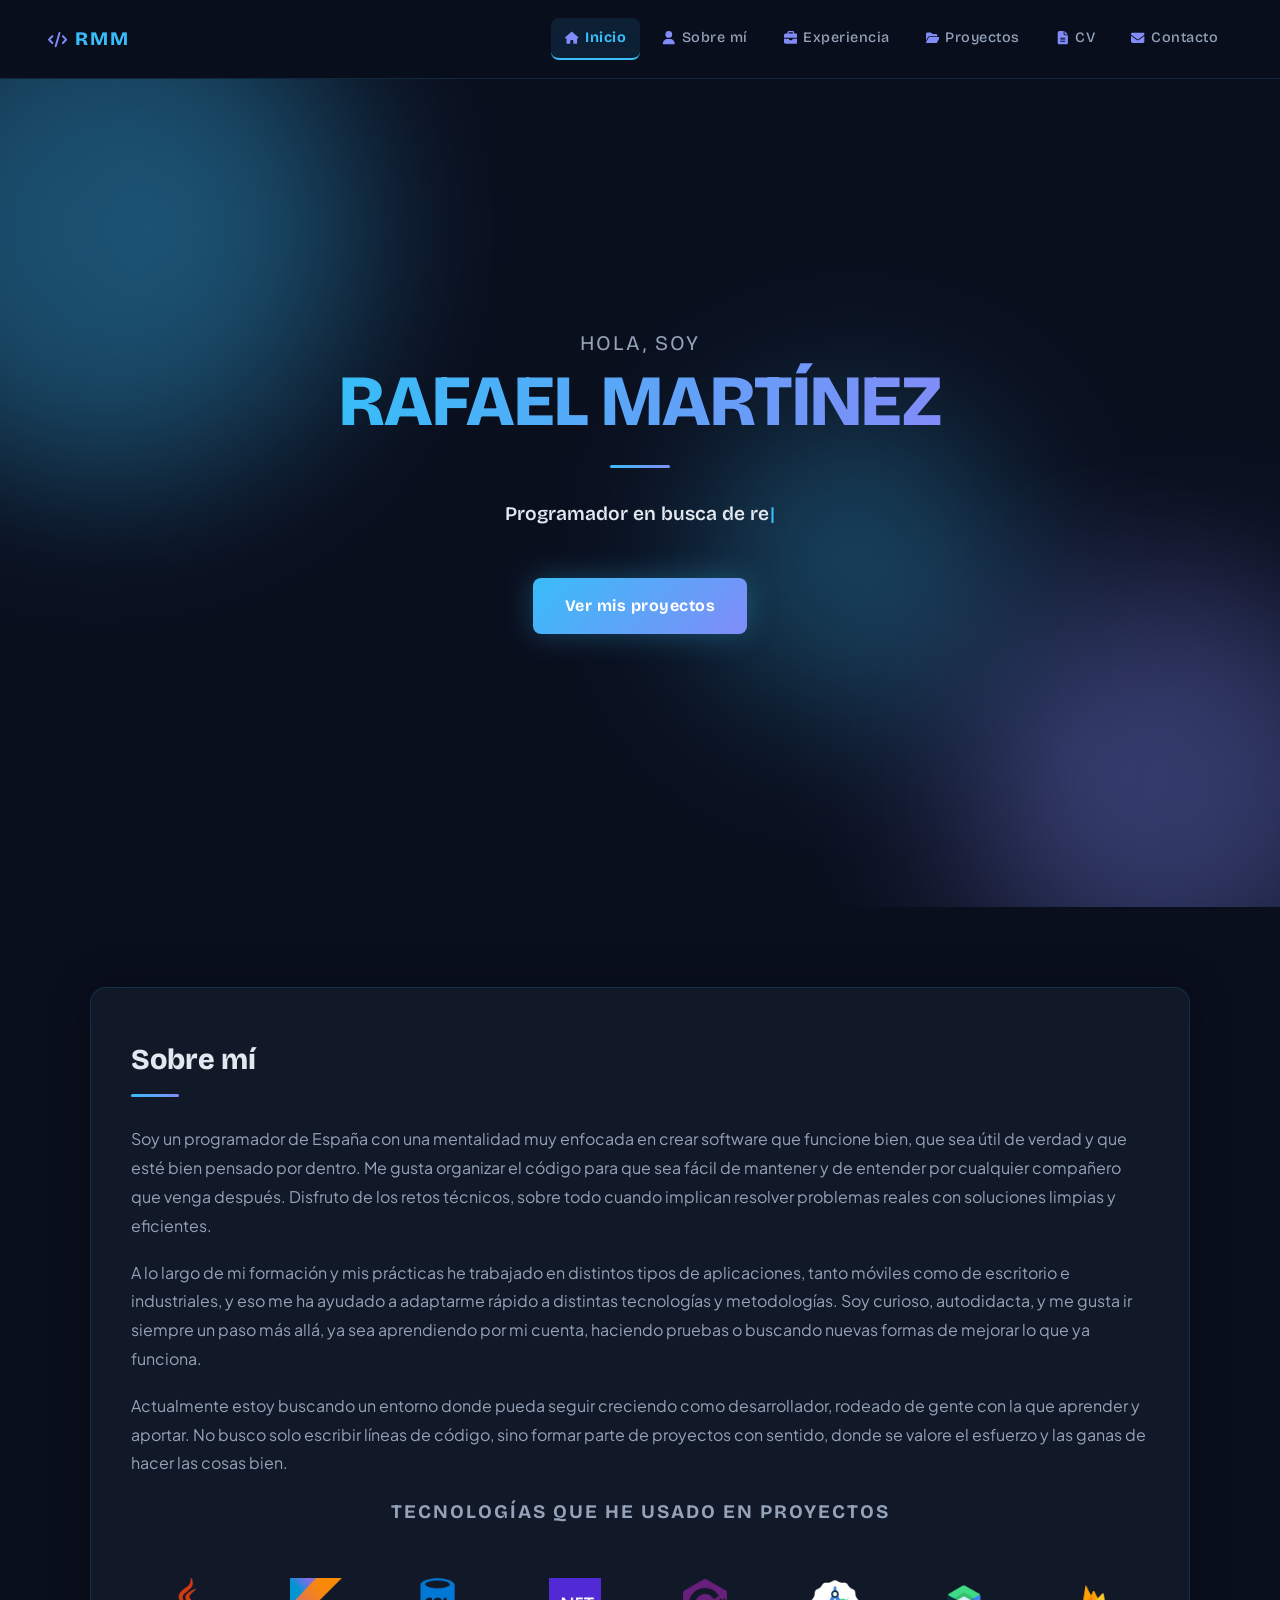
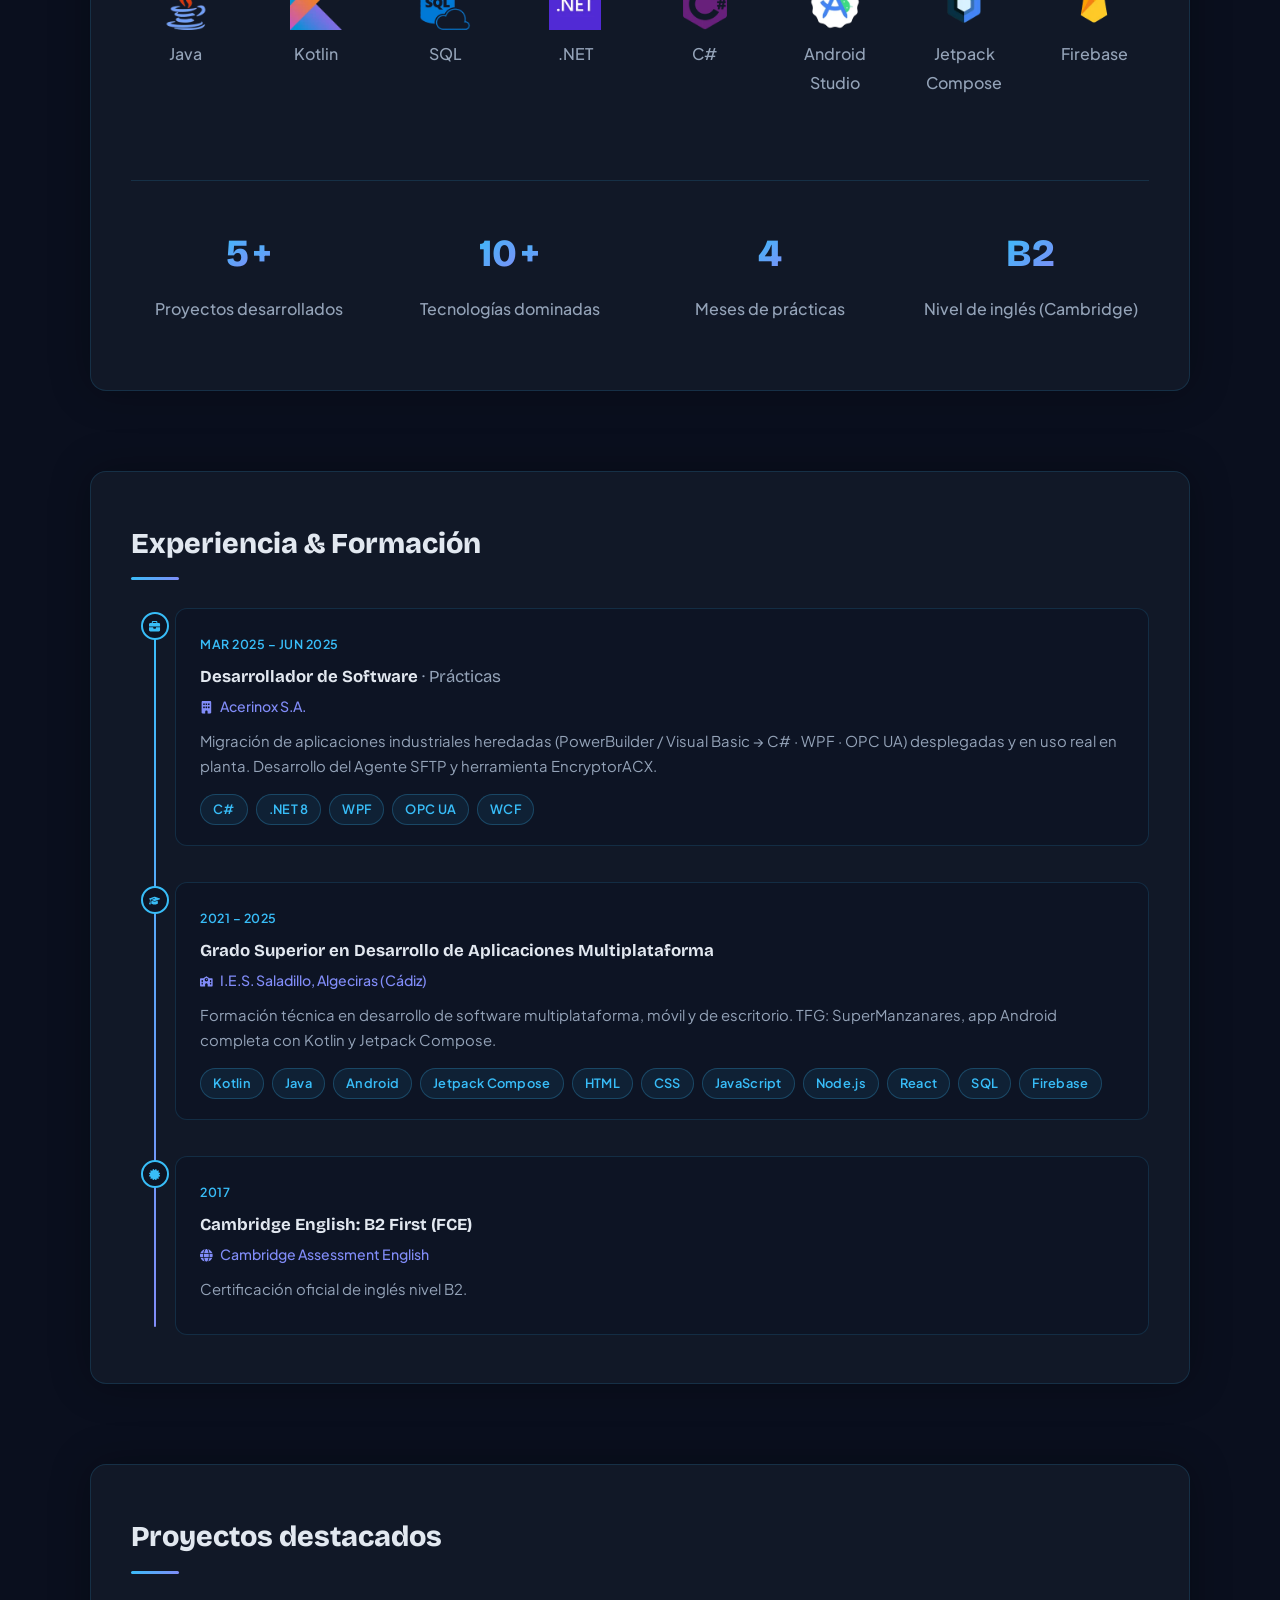
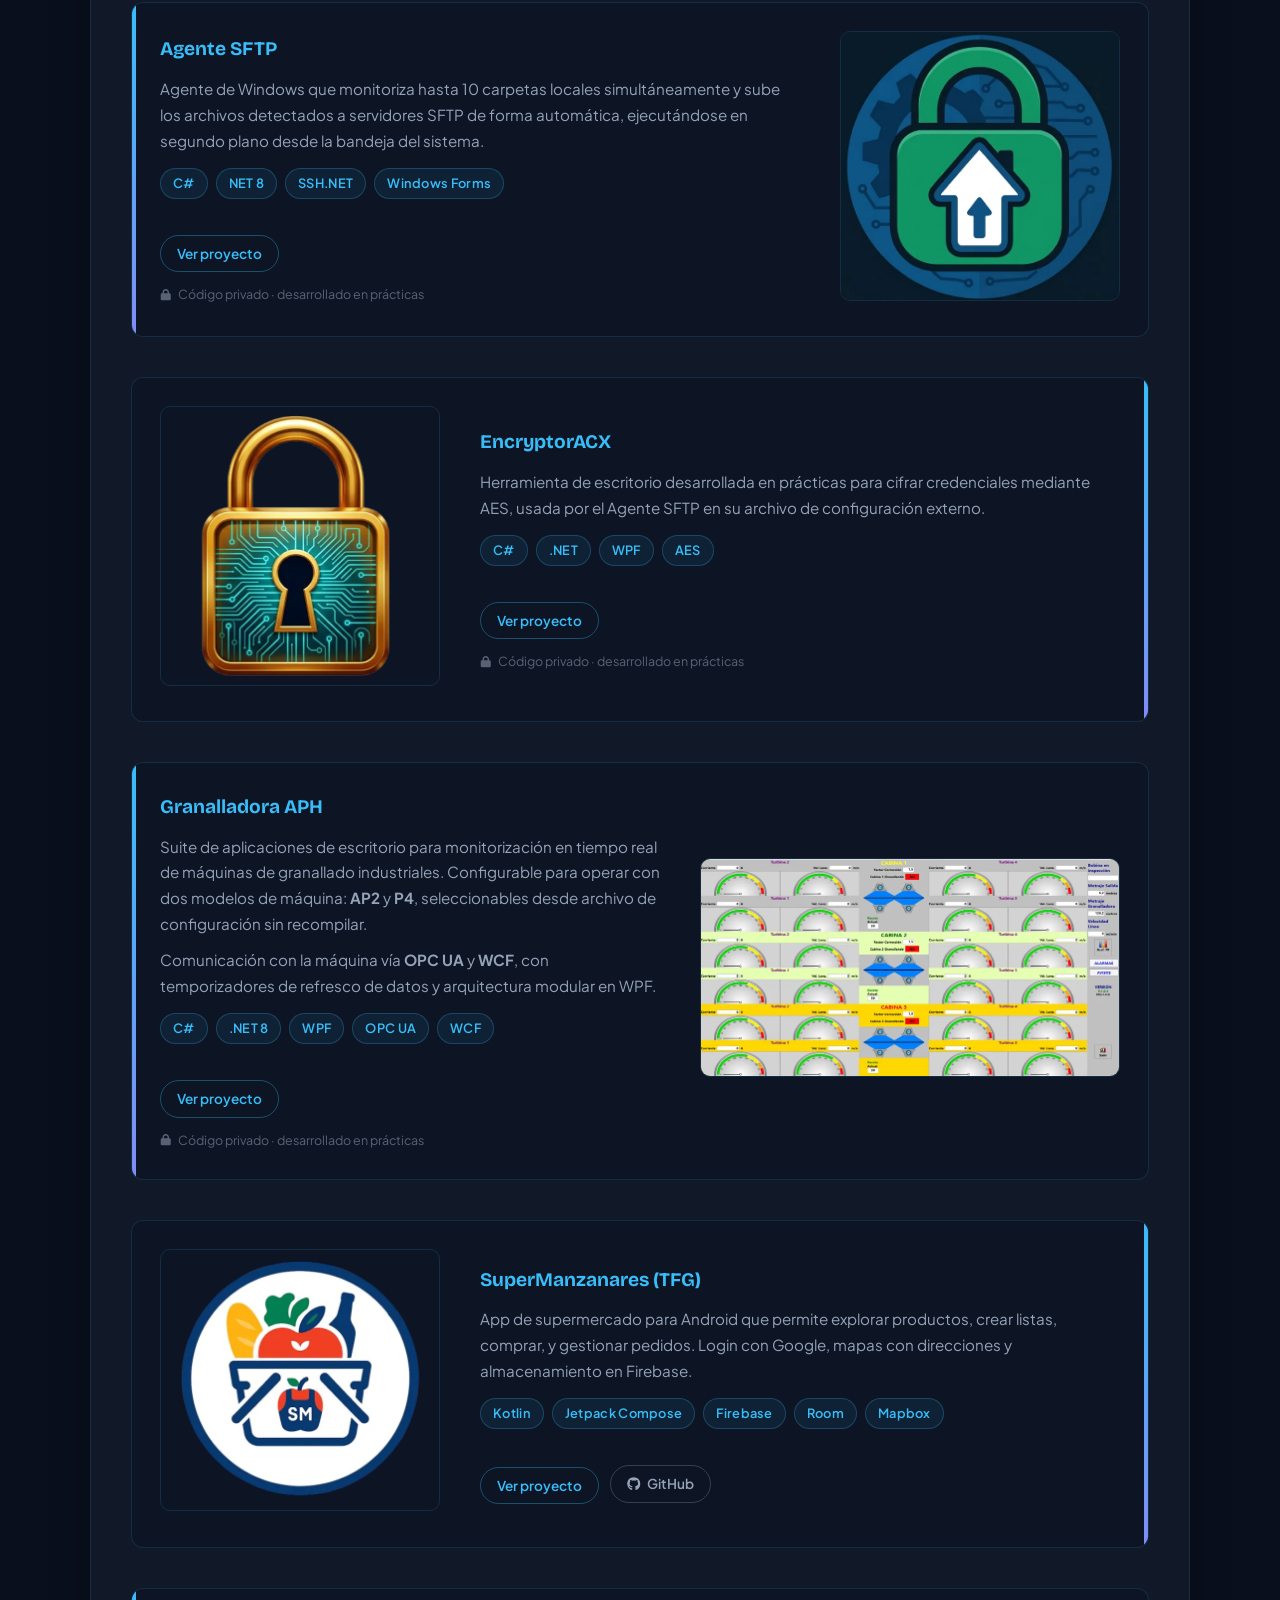
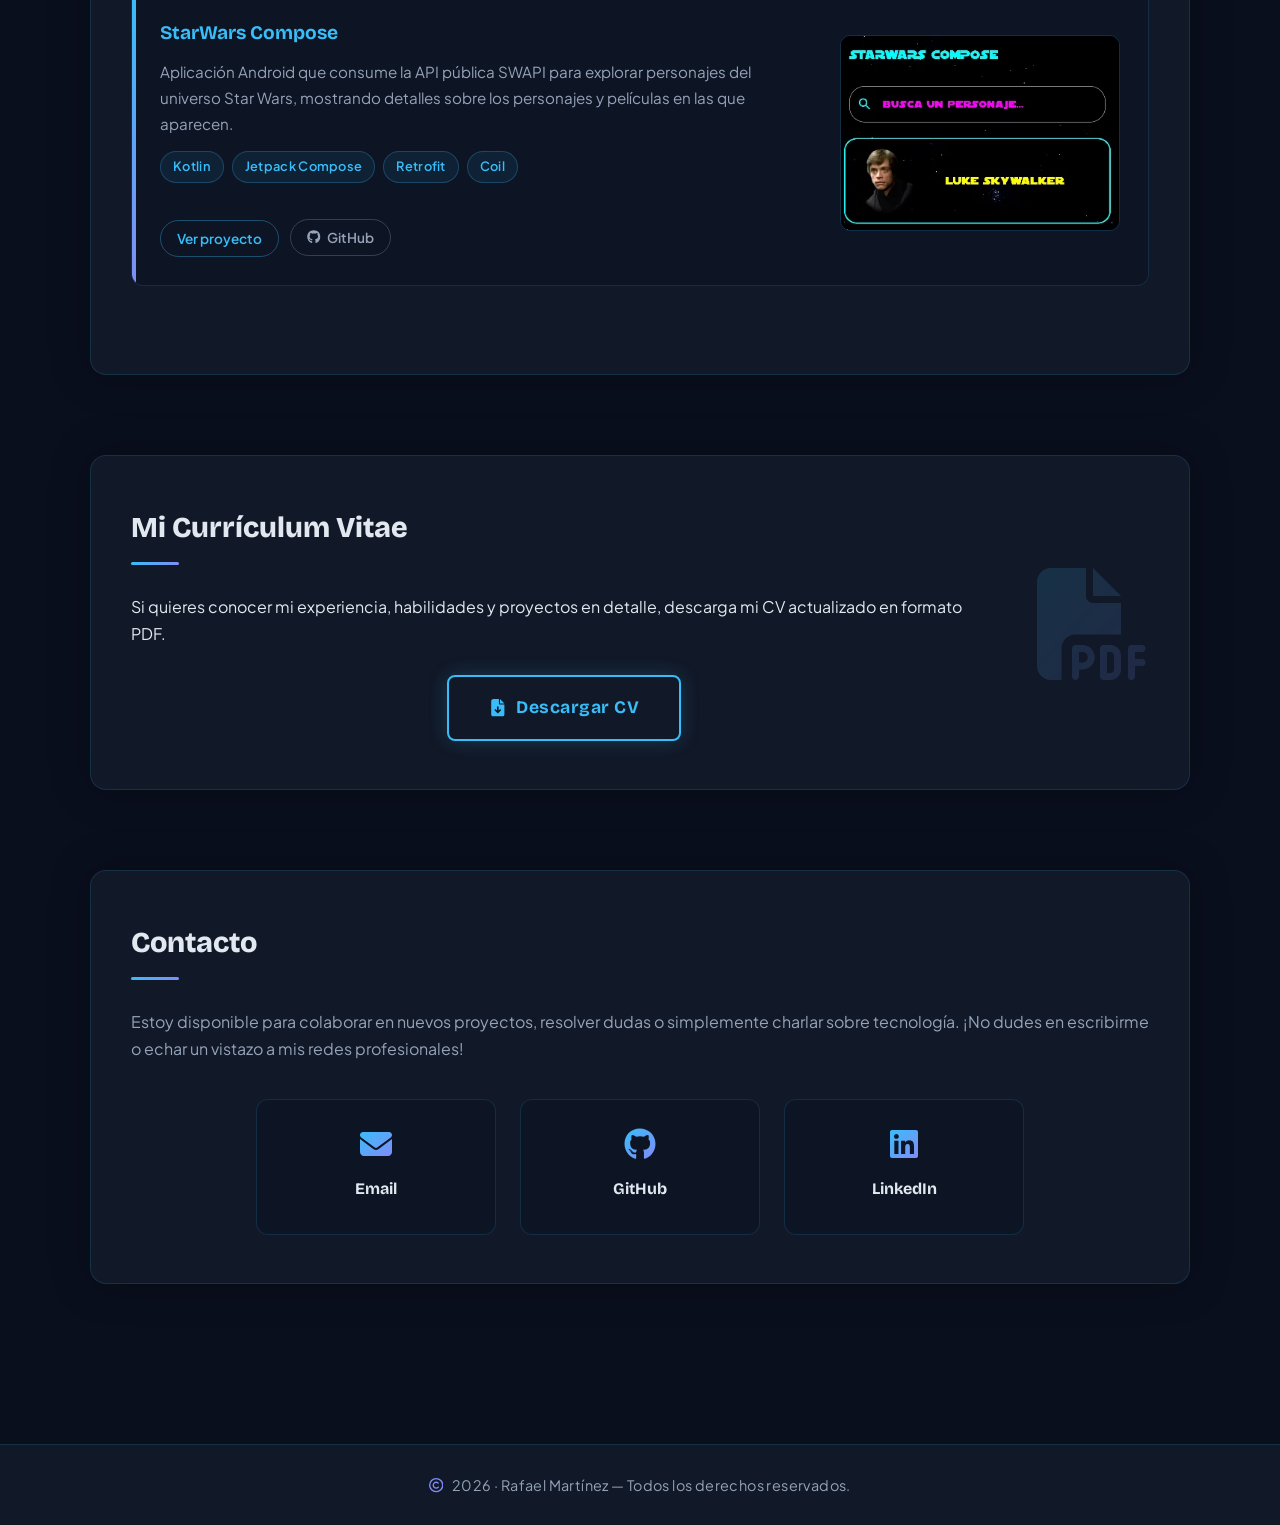
==== index.html @ 40f73b8c "replace font awesome with inline svg icons" ====
<!DOCTYPE html>
<html lang="es">

<head>
    <meta charset="UTF-8" />
    <meta name="viewport" content="width=device-width, initial-scale=1.0" />
    <title>Rafael Martínez - Portfolio</title>
    <link rel="icon" type="image/svg+xml" href="favicon.svg" />
    <meta name="description" content="Portfolio de Rafael Martínez, desarrollador de aplicaciones móviles Android y de escritorio .NET. Proyectos con Kotlin, Jetpack Compose, C# y más." />
    <meta name="google-site-verification" content="R7zAUaOOQL2H3ebt_TSbWzWntfblS6m3mhisSuSGFtg" />

    <!-- Open Graph -->
    <meta property="og:title" content="Rafael Martínez Manzanares | Desarrollador Android y .NET" />
    <meta property="og:description" content="Portfolio de Rafael Martínez, desarrollador de aplicaciones móviles Android y de escritorio .NET. Proyectos con Kotlin, Jetpack Compose, C# y más." />
    <meta property="og:url" content="https://rafamartinez99.github.io/portfolio" />
    <meta property="og:type" content="website" />
    <meta property="og:image" content="https://rafamartinez99.github.io/portfolio/img/og-image.png" />
    <meta property="og:image:width" content="1200" />
    <meta property="og:image:height" content="630" />

    <!-- Twitter Card -->
    <meta name="twitter:card" content="summary_large_image" />
    <meta property="twitter:domain" content="rafamartinez99.github.io" />
    <meta property="twitter:url" content="https://rafamartinez99.github.io/portfolio" />
    <meta name="twitter:title" content="Rafael Martínez Manzanares | Desarrollador Android y .NET" />
    <meta name="twitter:description" content="Portfolio de Rafael Martínez, desarrollador de aplicaciones móviles Android y de escritorio .NET." />
    <meta name="twitter:image" content="https://rafamartinez99.github.io/portfolio/img/og-image.png" />
    <link rel="preconnect" href="https://fonts.googleapis.com">
    <link rel="preconnect" href="https://fonts.gstatic.com" crossorigin>
    <link rel="stylesheet"
        href="https://fonts.googleapis.com/css2?family=Bricolage+Grotesque:opsz,wght@12..96,400;12..96,600;12..96,700;12..96,800&family=Plus+Jakarta+Sans:ital,wght@0,300;0,400;0,500;1,300&display=swap">
    <link rel="stylesheet" href="css/style.css" />

    <!-- Datos estructurados (SEO) -->
    <script type="application/ld+json">
    {
      "@context": "https://schema.org",
      "@type": "Person",
      "name": "Rafael Martínez Manzanares",
      "alternateName": "rafamartinez99",
      "url": "https://rafamartinez99.github.io/portfolio",
      "image": "https://rafamartinez99.github.io/portfolio/img/og-image.png",
      "jobTitle": "Desarrollador de software",
      "description": "Desarrollador de aplicaciones móviles Android y de escritorio .NET. Experiencia con Kotlin, Jetpack Compose, C# y .NET.",
      "knowsAbout": ["Kotlin", "Jetpack Compose", "Android", "C#", ".NET", "WPF", "JavaScript", "HTML", "CSS"],
      "sameAs": [
        "https://github.com/rafamartinez99",
        "https://www.linkedin.com/in/rafamartinez99"
      ]
    }
    </script>
</head>

<body>
    <!-- Iconos SVG inline (Font Awesome Free 6.5.2 - CC BY 4.0 - https://fontawesome.com/license/free) -->
    <svg xmlns="http://www.w3.org/2000/svg" width="0" height="0" style="position:absolute" aria-hidden="true">
        <defs><linearGradient id="icon-gradient" x1="0" y1="0" x2="1" y2="1"><stop offset="0%" stop-color="#38bdf8"/><stop offset="100%" stop-color="#818cf8"/></linearGradient></defs>
        <symbol id="i-code" viewBox="0 0 640 512"><path d="M392.8 1.2c-17-4.9-34.7 5-39.6 22l-128 448c-4.9 17 5 34.7 22 39.6s34.7-5 39.6-22l128-448c4.9-17-5-34.7-22-39.6zm80.6 120.1c-12.5 12.5-12.5 32.8 0 45.3L562.7 256l-89.4 89.4c-12.5 12.5-12.5 32.8 0 45.3s32.8 12.5 45.3 0l112-112c12.5-12.5 12.5-32.8 0-45.3l-112-112c-12.5-12.5-32.8-12.5-45.3 0zm-306.7 0c-12.5-12.5-32.8-12.5-45.3 0l-112 112c-12.5 12.5-12.5 32.8 0 45.3l112 112c12.5 12.5 32.8 12.5 45.3 0s12.5-32.8 0-45.3L77.3 256l89.4-89.4c12.5-12.5 12.5-32.8 0-45.3z"/></symbol>
        <symbol id="i-bars" viewBox="0 0 448 512"><path d="M0 96C0 78.3 14.3 64 32 64H416c17.7 0 32 14.3 32 32s-14.3 32-32 32H32C14.3 128 0 113.7 0 96zM0 256c0-17.7 14.3-32 32-32H416c17.7 0 32 14.3 32 32s-14.3 32-32 32H32c-17.7 0-32-14.3-32-32zM448 416c0 17.7-14.3 32-32 32H32c-17.7 0-32-14.3-32-32s14.3-32 32-32H416c17.7 0 32 14.3 32 32z"/></symbol>
        <symbol id="i-xmark" viewBox="0 0 384 512"><path d="M342.6 150.6c12.5-12.5 12.5-32.8 0-45.3s-32.8-12.5-45.3 0L192 210.7 86.6 105.4c-12.5-12.5-32.8-12.5-45.3 0s-12.5 32.8 0 45.3L146.7 256 41.4 361.4c-12.5 12.5-12.5 32.8 0 45.3s32.8 12.5 45.3 0L192 301.3 297.4 406.6c12.5 12.5 32.8 12.5 45.3 0s12.5-32.8 0-45.3L237.3 256 342.6 150.6z"/></symbol>
        <symbol id="i-house" viewBox="0 0 576 512"><path d="M575.8 255.5c0 18-15 32.1-32 32.1h-32l.7 160.2c0 2.7-.2 5.4-.5 8.1V472c0 22.1-17.9 40-40 40H456c-1.1 0-2.2 0-3.3-.1c-1.4 .1-2.8 .1-4.2 .1H416 392c-22.1 0-40-17.9-40-40V448 384c0-17.7-14.3-32-32-32H256c-17.7 0-32 14.3-32 32v64 24c0 22.1-17.9 40-40 40H160 128.1c-1.5 0-3-.1-4.5-.2c-1.2 .1-2.4 .2-3.6 .2H104c-22.1 0-40-17.9-40-40V360c0-.9 0-1.9 .1-2.8V287.6H32c-18 0-32-14-32-32.1c0-9 3-17 10-24L266.4 8c7-7 15-8 22-8s15 2 21 7L564.8 231.5c8 7 12 15 11 24z"/></symbol>
        <symbol id="i-user" viewBox="0 0 448 512"><path d="M224 256A128 128 0 1 0 224 0a128 128 0 1 0 0 256zm-45.7 48C79.8 304 0 383.8 0 482.3C0 498.7 13.3 512 29.7 512H418.3c16.4 0 29.7-13.3 29.7-29.7C448 383.8 368.2 304 269.7 304H178.3z"/></symbol>
        <symbol id="i-briefcase" viewBox="0 0 512 512"><path d="M184 48H328c4.4 0 8 3.6 8 8V96H176V56c0-4.4 3.6-8 8-8zm-56 8V96H64C28.7 96 0 124.7 0 160v96H192 320 512V160c0-35.3-28.7-64-64-64H384V56c0-30.9-25.1-56-56-56H184c-30.9 0-56 25.1-56 56zM512 288H320v32c0 17.7-14.3 32-32 32H224c-17.7 0-32-14.3-32-32V288H0V416c0 35.3 28.7 64 64 64H448c35.3 0 64-28.7 64-64V288z"/></symbol>
        <symbol id="i-folder-open" viewBox="0 0 576 512"><path d="M88.7 223.8L0 375.8V96C0 60.7 28.7 32 64 32H181.5c17 0 33.3 6.7 45.3 18.7l26.5 26.5c12 12 28.3 18.7 45.3 18.7H416c35.3 0 64 28.7 64 64v32H144c-22.8 0-43.8 12.1-55.3 31.8zm27.6 16.1C122.1 230 132.6 224 144 224H544c11.5 0 22 6.1 27.7 16.1s5.7 22.2-.1 32.1l-112 192C453.9 474 443.4 480 432 480H32c-11.5 0-22-6.1-27.7-16.1s-5.7-22.2 .1-32.1l112-192z"/></symbol>
        <symbol id="i-file-lines" viewBox="0 0 384 512"><path d="M64 0C28.7 0 0 28.7 0 64V448c0 35.3 28.7 64 64 64H320c35.3 0 64-28.7 64-64V160H256c-17.7 0-32-14.3-32-32V0H64zM256 0V128H384L256 0zM112 256H272c8.8 0 16 7.2 16 16s-7.2 16-16 16H112c-8.8 0-16-7.2-16-16s7.2-16 16-16zm0 64H272c8.8 0 16 7.2 16 16s-7.2 16-16 16H112c-8.8 0-16-7.2-16-16s7.2-16 16-16zm0 64H272c8.8 0 16 7.2 16 16s-7.2 16-16 16H112c-8.8 0-16-7.2-16-16s7.2-16 16-16z"/></symbol>
        <symbol id="i-envelope" viewBox="0 0 512 512"><path d="M48 64C21.5 64 0 85.5 0 112c0 15.1 7.1 29.3 19.2 38.4L236.8 313.6c11.4 8.5 27 8.5 38.4 0L492.8 150.4c12.1-9.1 19.2-23.3 19.2-38.4c0-26.5-21.5-48-48-48H48zM0 176V384c0 35.3 28.7 64 64 64H448c35.3 0 64-28.7 64-64V176L294.4 339.2c-22.8 17.1-54 17.1-76.8 0L0 176z"/></symbol>
        <symbol id="i-building" viewBox="0 0 384 512"><path d="M48 0C21.5 0 0 21.5 0 48V464c0 26.5 21.5 48 48 48h96V432c0-26.5 21.5-48 48-48s48 21.5 48 48v80h96c26.5 0 48-21.5 48-48V48c0-26.5-21.5-48-48-48H48zM64 240c0-8.8 7.2-16 16-16h32c8.8 0 16 7.2 16 16v32c0 8.8-7.2 16-16 16H80c-8.8 0-16-7.2-16-16V240zm112-16h32c8.8 0 16 7.2 16 16v32c0 8.8-7.2 16-16 16H176c-8.8 0-16-7.2-16-16V240c0-8.8 7.2-16 16-16zm80 16c0-8.8 7.2-16 16-16h32c8.8 0 16 7.2 16 16v32c0 8.8-7.2 16-16 16H272c-8.8 0-16-7.2-16-16V240zM80 96h32c8.8 0 16 7.2 16 16v32c0 8.8-7.2 16-16 16H80c-8.8 0-16-7.2-16-16V112c0-8.8 7.2-16 16-16zm80 16c0-8.8 7.2-16 16-16h32c8.8 0 16 7.2 16 16v32c0 8.8-7.2 16-16 16H176c-8.8 0-16-7.2-16-16V112zM272 96h32c8.8 0 16 7.2 16 16v32c0 8.8-7.2 16-16 16H272c-8.8 0-16-7.2-16-16V112c0-8.8 7.2-16 16-16z"/></symbol>
        <symbol id="i-graduation-cap" viewBox="0 0 640 512"><path d="M320 32c-8.1 0-16.1 1.4-23.7 4.1L15.8 137.4C6.3 140.9 0 149.9 0 160s6.3 19.1 15.8 22.6l57.9 20.9C57.3 229.3 48 259.8 48 291.9v28.1c0 28.4-10.8 57.7-22.3 80.8c-6.5 13-13.9 25.8-22.5 37.6C0 442.7-.9 448.3 .9 453.4s6 8.9 11.2 10.2l64 16c4.2 1.1 8.7 .3 12.4-2s6.3-6.1 7.1-10.4c8.6-42.8 4.3-81.2-2.1-108.7C90.3 344.3 86 329.8 80 316.5V291.9c0-30.2 10.2-58.7 27.9-81.5c12.9-15.5 29.6-28 49.2-35.7l157-61.7c8.2-3.2 17.5 .8 20.7 9s-.8 17.5-9 20.7l-157 61.7c-12.4 4.9-23.3 12.4-32.2 21.6l159.6 57.6c7.6 2.7 15.6 4.1 23.7 4.1s16.1-1.4 23.7-4.1L624.2 182.6c9.5-3.4 15.8-12.5 15.8-22.6s-6.3-19.1-15.8-22.6L343.7 36.1C336.1 33.4 328.1 32 320 32zM128 408c0 35.3 86 72 192 72s192-36.7 192-72L496.7 262.6 354.5 314c-11.1 4-22.8 6-34.5 6s-23.5-2-34.5-6L143.3 262.6 128 408z"/></symbol>
        <symbol id="i-school" viewBox="0 0 640 512"><path d="M337.8 5.4C327-1.8 313-1.8 302.2 5.4L166.3 96H48C21.5 96 0 117.5 0 144V464c0 26.5 21.5 48 48 48H256V416c0-35.3 28.7-64 64-64s64 28.7 64 64v96H592c26.5 0 48-21.5 48-48V144c0-26.5-21.5-48-48-48H473.7L337.8 5.4zM96 192h32c8.8 0 16 7.2 16 16v64c0 8.8-7.2 16-16 16H96c-8.8 0-16-7.2-16-16V208c0-8.8 7.2-16 16-16zm400 16c0-8.8 7.2-16 16-16h32c8.8 0 16 7.2 16 16v64c0 8.8-7.2 16-16 16H512c-8.8 0-16-7.2-16-16V208zM96 320h32c8.8 0 16 7.2 16 16v64c0 8.8-7.2 16-16 16H96c-8.8 0-16-7.2-16-16V336c0-8.8 7.2-16 16-16zm400 16c0-8.8 7.2-16 16-16h32c8.8 0 16 7.2 16 16v64c0 8.8-7.2 16-16 16H512c-8.8 0-16-7.2-16-16V336zM232 176a88 88 0 1 1 176 0 88 88 0 1 1 -176 0zm88-48c-8.8 0-16 7.2-16 16v32c0 8.8 7.2 16 16 16h32c8.8 0 16-7.2 16-16s-7.2-16-16-16H336V144c0-8.8-7.2-16-16-16z"/></symbol>
        <symbol id="i-certificate" viewBox="0 0 512 512"><path d="M211 7.3C205 1 196-1.4 187.6 .8s-14.9 8.9-17.1 17.3L154.7 80.6l-62-17.5c-8.4-2.4-17.4 0-23.5 6.1s-8.5 15.1-6.1 23.5l17.5 62L18.1 170.6c-8.4 2.1-15 8.7-17.3 17.1S1 205 7.3 211l46.2 45L7.3 301C1 307-1.4 316 .8 324.4s8.9 14.9 17.3 17.1l62.5 15.8-17.5 62c-2.4 8.4 0 17.4 6.1 23.5s15.1 8.5 23.5 6.1l62-17.5 15.8 62.5c2.1 8.4 8.7 15 17.1 17.3s17.3-.2 23.4-6.4l45-46.2 45 46.2c6.1 6.2 15 8.7 23.4 6.4s14.9-8.9 17.1-17.3l15.8-62.5 62 17.5c8.4 2.4 17.4 0 23.5-6.1s8.5-15.1 6.1-23.5l-17.5-62 62.5-15.8c8.4-2.1 15-8.7 17.3-17.1s-.2-17.4-6.4-23.4l-46.2-45 46.2-45c6.2-6.1 8.7-15 6.4-23.4s-8.9-14.9-17.3-17.1l-62.5-15.8 17.5-62c2.4-8.4 0-17.4-6.1-23.5s-15.1-8.5-23.5-6.1l-62 17.5L341.4 18.1c-2.1-8.4-8.7-15-17.1-17.3S307 1 301 7.3L256 53.5 211 7.3z"/></symbol>
        <symbol id="i-globe" viewBox="0 0 512 512"><path d="M352 256c0 22.2-1.2 43.6-3.3 64H163.3c-2.2-20.4-3.3-41.8-3.3-64s1.2-43.6 3.3-64H348.7c2.2 20.4 3.3 41.8 3.3 64zm28.8-64H503.9c5.3 20.5 8.1 41.9 8.1 64s-2.8 43.5-8.1 64H380.8c2.1-20.6 3.2-42 3.2-64s-1.1-43.4-3.2-64zm112.6-32H376.7c-10-63.9-29.8-117.4-55.3-151.6c78.3 20.7 142 77.5 171.9 151.6zm-149.1 0H167.7c6.1-36.4 15.5-68.6 27-94.7c10.5-23.6 22.2-40.7 33.5-51.5C239.4 3.2 248.7 0 256 0s16.6 3.2 27.8 13.8c11.3 10.8 23 27.9 33.5 51.5c11.6 26 20.9 58.2 27 94.7zm-209 0H18.6C48.6 85.9 112.2 29.1 190.6 8.4C165.1 42.6 145.3 96.1 135.3 160zM8.1 192H131.2c-2.1 20.6-3.2 42-3.2 64s1.1 43.4 3.2 64H8.1C2.8 299.5 0 278.1 0 256s2.8-43.5 8.1-64zM194.7 446.6c-11.6-26-20.9-58.2-27-94.6H344.3c-6.1 36.4-15.5 68.6-27 94.6c-10.5 23.6-22.2 40.7-33.5 51.5C272.6 508.8 263.3 512 256 512s-16.6-3.2-27.8-13.8c-11.3-10.8-23-27.9-33.5-51.5zM135.3 352c10 63.9 29.8 117.4 55.3 151.6C112.2 482.9 48.6 426.1 18.6 352H135.3zm358.1 0c-30 74.1-93.6 130.9-171.9 151.6c25.5-34.2 45.2-87.7 55.3-151.6H493.4z"/></symbol>
        <symbol id="i-lock" viewBox="0 0 448 512"><path d="M144 144v48H304V144c0-44.2-35.8-80-80-80s-80 35.8-80 80zM80 192V144C80 64.5 144.5 0 224 0s144 64.5 144 144v48h16c35.3 0 64 28.7 64 64V448c0 35.3-28.7 64-64 64H64c-35.3 0-64-28.7-64-64V256c0-35.3 28.7-64 64-64H80z"/></symbol>
        <symbol id="i-github" viewBox="0 0 496 512"><path d="M165.9 397.4c0 2-2.3 3.6-5.2 3.6-3.3.3-5.6-1.3-5.6-3.6 0-2 2.3-3.6 5.2-3.6 3-.3 5.6 1.3 5.6 3.6zm-31.1-4.5c-.7 2 1.3 4.3 4.3 4.9 2.6 1 5.6 0 6.2-2s-1.3-4.3-4.3-5.2c-2.6-.7-5.5.3-6.2 2.3zm44.2-1.7c-2.9.7-4.9 2.6-4.6 4.9.3 2 2.9 3.3 5.9 2.6 2.9-.7 4.9-2.6 4.6-4.6-.3-1.9-3-3.2-5.9-2.9zM244.8 8C106.1 8 0 113.3 0 252c0 110.9 69.8 205.8 169.5 239.2 12.8 2.3 17.3-5.6 17.3-12.1 0-6.2-.3-40.4-.3-61.4 0 0-70 15-84.7-29.8 0 0-11.4-29.1-27.8-36.6 0 0-22.9-15.7 1.6-15.4 0 0 24.9 2 38.6 25.8 21.9 38.6 58.6 27.5 72.9 20.9 2.3-16 8.8-27.1 16-33.7-55.9-6.2-112.3-14.3-112.3-110.5 0-27.5 7.6-41.3 23.6-58.9-2.6-6.5-11.1-33.3 2.6-67.9 20.9-6.5 69 27 69 27 20-5.6 41.5-8.5 62.8-8.5s42.8 2.9 62.8 8.5c0 0 48.1-33.6 69-27 13.7 34.7 5.2 61.4 2.6 67.9 16 17.7 25.8 31.5 25.8 58.9 0 96.5-58.9 104.2-114.8 110.5 9.2 7.9 17 22.9 17 46.4 0 33.7-.3 75.4-.3 83.6 0 6.5 4.6 14.4 17.3 12.1C428.2 457.8 496 362.9 496 252 496 113.3 383.5 8 244.8 8zM97.2 352.9c-1.3 1-1 3.3.7 5.2 1.6 1.6 3.9 2.3 5.2 1 1.3-1 1-3.3-.7-5.2-1.6-1.6-3.9-2.3-5.2-1zm-10.8-8.1c-.7 1.3.3 2.9 2.3 3.9 1.6 1 3.6.7 4.3-.7.7-1.3-.3-2.9-2.3-3.9-2-.6-3.6-.3-4.3.7zm32.4 35.6c-1.6 1.3-1 4.3 1.3 6.2 2.3 2.3 5.2 2.6 6.5 1 1.3-1.3.7-4.3-1.3-6.2-2.2-2.3-5.2-2.6-6.5-1zm-11.4-14.7c-1.6 1-1.6 3.6 0 5.9 1.6 2.3 4.3 3.3 5.6 2.3 1.6-1.3 1.6-3.9 0-6.2-1.4-2.3-4-3.3-5.6-2z"/></symbol>
        <symbol id="i-file-arrow-down" viewBox="0 0 384 512"><path d="M64 0C28.7 0 0 28.7 0 64V448c0 35.3 28.7 64 64 64H320c35.3 0 64-28.7 64-64V160H256c-17.7 0-32-14.3-32-32V0H64zM256 0V128H384L256 0zM216 232V334.1l31-31c9.4-9.4 24.6-9.4 33.9 0s9.4 24.6 0 33.9l-72 72c-9.4 9.4-24.6 9.4-33.9 0l-72-72c-9.4-9.4-9.4-24.6 0-33.9s24.6-9.4 33.9 0l31 31V232c0-13.3 10.7-24 24-24s24 10.7 24 24z"/></symbol>
        <symbol id="i-file-pdf" viewBox="0 0 512 512"><path d="M0 64C0 28.7 28.7 0 64 0L224 0l0 128c0 17.7 14.3 32 32 32l128 0 0 144-208 0c-35.3 0-64 28.7-64 64l0 144-48 0c-35.3 0-64-28.7-64-64L0 64zm384 64l-128 0L256 0 384 128zM176 352l32 0c30.9 0 56 25.1 56 56s-25.1 56-56 56l-16 0 0 32c0 8.8-7.2 16-16 16s-16-7.2-16-16l0-48 0-80c0-8.8 7.2-16 16-16zm32 80c13.3 0 24-10.7 24-24s-10.7-24-24-24l-16 0 0 48 16 0zm96-80l32 0c26.5 0 48 21.5 48 48l0 64c0 26.5-21.5 48-48 48l-32 0c-8.8 0-16-7.2-16-16l0-128c0-8.8 7.2-16 16-16zm32 128c8.8 0 16-7.2 16-16l0-64c0-8.8-7.2-16-16-16l-16 0 0 96 16 0zm80-112c0-8.8 7.2-16 16-16l48 0c8.8 0 16 7.2 16 16s-7.2 16-16 16l-32 0 0 32 32 0c8.8 0 16 7.2 16 16s-7.2 16-16 16l-32 0 0 48c0 8.8-7.2 16-16 16s-16-7.2-16-16l0-64 0-64z"/></symbol>
        <symbol id="i-linkedin" viewBox="0 0 448 512"><path d="M416 32H31.9C14.3 32 0 46.5 0 64.3v383.4C0 465.5 14.3 480 31.9 480H416c17.6 0 32-14.5 32-32.3V64.3c0-17.8-14.4-32.3-32-32.3zM135.4 416H69V202.2h66.5V416zm-33.2-243c-21.3 0-38.5-17.3-38.5-38.5S80.9 96 102.2 96c21.2 0 38.5 17.3 38.5 38.5 0 21.3-17.2 38.5-38.5 38.5zm282.1 243h-66.4V312c0-24.8-.5-56.7-34.5-56.7-34.6 0-39.9 27-39.9 54.9V416h-66.4V202.2h63.7v29.2h.9c8.9-16.8 30.6-34.5 62.9-34.5 67.2 0 79.7 44.3 79.7 101.9V416z"/></symbol>
        <symbol id="i-copyright" viewBox="0 0 512 512"><path d="M256 48a208 208 0 1 1 0 416 208 208 0 1 1 0-416zm0 464A256 256 0 1 0 256 0a256 256 0 1 0 0 512zM199.4 312.6c-31.2-31.2-31.2-81.9 0-113.1s81.9-31.2 113.1 0c9.4 9.4 24.6 9.4 33.9 0s9.4-24.6 0-33.9c-50-50-131-50-181 0s-50 131 0 181s131 50 181 0c9.4-9.4 9.4-24.6 0-33.9s-24.6-9.4-33.9 0c-31.2 31.2-81.9 31.2-113.1 0z"/></symbol>
        <symbol id="i-arrow-up" viewBox="0 0 384 512"><path d="M214.6 41.4c-12.5-12.5-32.8-12.5-45.3 0l-160 160c-12.5 12.5-12.5 32.8 0 45.3s32.8 12.5 45.3 0L160 141.2V448c0 17.7 14.3 32 32 32s32-14.3 32-32V141.2L329.4 246.6c12.5 12.5 32.8 12.5 45.3 0s12.5-32.8 0-45.3l-160-160z"/></symbol>
    </svg>
    <div id="cursor-spotlight"></div>
    <!-- HEADER -->
    <nav class="navbar">
        <div class="logo"><svg class="icon" aria-hidden="true"><use href="#i-code"/></svg>RMM</div>
        <button class="hamburger" aria-label="Abrir menú">
            <svg class="icon icon-bars" aria-hidden="true"><use href="#i-bars"/></svg>
            <svg class="icon icon-xmark" aria-hidden="true"><use href="#i-xmark"/></svg>
        </button>
        <ul class="nav-menu">
            <li><a href="#home"><svg class="icon" aria-hidden="true"><use href="#i-house"/></svg> Inicio</a></li>
            <li><a href="#about"><svg class="icon" aria-hidden="true"><use href="#i-user"/></svg> Sobre mí</a></li>
            <li><a href="#experience"><svg class="icon" aria-hidden="true"><use href="#i-briefcase"/></svg> Experiencia</a></li>
            <li><a href="#projects"><svg class="icon" aria-hidden="true"><use href="#i-folder-open"/></svg> Proyectos</a></li>
            <li><a href="#cv"><svg class="icon" aria-hidden="true"><use href="#i-file-lines"/></svg> CV</a></li>
            <li><a href="#contact"><svg class="icon" aria-hidden="true"><use href="#i-envelope"/></svg> Contacto</a></li>
        </ul>
    </nav>

    <div id="home"></div>
    <header>
        <div class="blob blob-1"></div>
        <div class="blob blob-2"></div>
        <div class="blob blob-3"></div>
        <div class="home-text">
            <h1>Hola, soy <span class="highlight">Rafael Martínez</span></h1>
            <div class="underline"></div>
            <p class="subtitle" data-text="Programador en busca de retos reales"></p>
            <p class="pitch" data-text="Desarrollo aplicaciones robustas, limpias y fáciles de mantener."></p>
            <a href="#projects" class="btn">Ver mis proyectos</a>
        </div>
    </header>

    <!-- MAIN -->
    <main>
        <!-- Sobre mí -->
        <section id="about" class="reveal">
            <h2>Sobre mí</h2>
            <p>
                Soy un programador de España con una mentalidad muy enfocada en crear software que funcione bien,
                que sea útil de verdad y que esté bien pensado por dentro. Me gusta organizar el código para que sea
                fácil de mantener y de entender por cualquier compañero que venga después. Disfruto de los retos
                técnicos,
                sobre todo cuando implican resolver problemas reales con soluciones limpias y eficientes.
            </p>
            <p>
                A lo largo de mi formación y mis prácticas he trabajado en distintos tipos de aplicaciones,
                tanto móviles como de escritorio e industriales, y eso me ha ayudado a adaptarme rápido a distintas
                tecnologías
                y metodologías. Soy curioso, autodidacta, y me gusta ir siempre un paso más allá, ya sea aprendiendo por
                mi cuenta,
                haciendo pruebas o buscando nuevas formas de mejorar lo que ya funciona.
            </p>
            <p>
                Actualmente estoy buscando un entorno donde pueda seguir creciendo como desarrollador,
                rodeado de gente con la que aprender y aportar. No busco solo escribir líneas de código,
                sino formar parte de proyectos con sentido, donde se valore el esfuerzo y las ganas de hacer las cosas
                bien.
            </p>

            <div class="skills">
                <h3>Tecnologías que he usado en proyectos</h3>
                <div class="tech-grid">
                    <div class="tech-item">
                        <img src="img/java.webp" alt="Java" title="Java" width="128" height="128" loading="lazy">
                        <p>Java</p>
                    </div>
                    <div class="tech-item">
                        <img src="img/kotlin1.webp" alt="Kotlin" title="Kotlin" width="128" height="128" loading="lazy">
                        <p>Kotlin</p>
                    </div>
                    <div class="tech-item">
                        <img src="img/sql.webp" alt="SQL" title="SQL" width="128" height="128" loading="lazy">
                        <p>SQL</p>
                    </div>
                    <div class="tech-item">
                        <img src="img/net1.webp" alt=".NET" title=".NET" width="128" height="128" loading="lazy">
                        <p>.NET</p>
                    </div>
                    <div class="tech-item">
                        <img src="img/csharp.webp" alt="C#" title="C#" width="128" height="128" loading="lazy">
                        <p>C#</p>
                    </div>
                    <div class="tech-item">
                        <img src="img/android_studio1.webp" alt="Android Studio" title="Android Studio" width="128" height="128" loading="lazy">
                        <p>Android Studio</p>
                    </div>
                    <div class="tech-item">
                        <img src="img/jetpackcompose.webp" alt="Jetpack Compose" title="Jetpack Compose" width="128" height="128" loading="lazy">
                        <p>Jetpack Compose</p>
                    </div>
                    <div class="tech-item">
                        <img src="img/firebase.webp" alt="Firebase" title="Firebase" width="128" height="128" loading="lazy">
                        <p>Firebase</p>
                    </div>
                </div>
            </div>

            <div class="stats">
                <div class="stat-item">
                    <span class="stat-number" data-target="5">0</span>
                    <span class="stat-suffix">+</span>
                    <p>Proyectos desarrollados</p>
                </div>
                <div class="stat-item">
                    <span class="stat-number" data-target="10">0</span>
                    <span class="stat-suffix">+</span>
                    <p>Tecnologías dominadas</p>
                </div>
                <div class="stat-item">
                    <span class="stat-number" data-target="4">0</span>
                    <span class="stat-suffix"></span>
                    <p>Meses de prácticas</p>
                </div>
                <div class="stat-item">
                    <span class="stat-number" data-text="B2">0</span>
                    <span class="stat-suffix"></span>
                    <p>Nivel de inglés (Cambridge)</p>
                </div>
            </div>
        </section>

        <!-- Experiencia & Formación -->
        <section id="experience" class="reveal">
            <h2>Experiencia & Formación</h2>
            <div class="timeline">

                <div class="timeline-item reveal-left">
                    <div class="timeline-dot"><svg class="icon" aria-hidden="true"><use href="#i-briefcase"/></svg></div>
                    <div class="timeline-content">
                        <span class="timeline-date">Mar 2025 – Jun 2025</span>
                        <h3 class="timeline-title">Desarrollador de Software <span class="timeline-type">· Prácticas</span></h3>
                        <span class="timeline-company"><svg class="icon" aria-hidden="true"><use href="#i-building"/></svg> Acerinox S.A.</span>
                        <p>Migración de aplicaciones industriales heredadas (PowerBuilder / Visual Basic → C# · WPF · OPC UA) desplegadas y en uso real en planta. Desarrollo del Agente SFTP y herramienta EncryptorACX.</p>
                        <div class="tech-badges">
                            <span class="badge">C#</span>
                            <span class="badge">.NET 8</span>
                            <span class="badge">WPF</span>
                            <span class="badge">OPC UA</span>
                            <span class="badge">WCF</span>
                        </div>
                    </div>
                </div>

                <div class="timeline-item reveal-left">
                    <div class="timeline-dot"><svg class="icon" aria-hidden="true"><use href="#i-graduation-cap"/></svg></div>
                    <div class="timeline-content">
                        <span class="timeline-date">2021 – 2025</span>
                        <h3 class="timeline-title">Grado Superior en Desarrollo de Aplicaciones Multiplataforma</h3>
                        <span class="timeline-company"><svg class="icon" aria-hidden="true"><use href="#i-school"/></svg> I.E.S. Saladillo, Algeciras (Cádiz)</span>
                        <p>Formación técnica en desarrollo de software multiplataforma, móvil y de escritorio. TFG: SuperManzanares, app Android completa con Kotlin y Jetpack Compose.</p>
                        <div class="tech-badges">
                            <span class="badge">Kotlin</span>
                            <span class="badge">Java</span>
                            <span class="badge">Android</span>
                            <span class="badge">Jetpack Compose</span>
                            <span class="badge">HTML</span>
                            <span class="badge">CSS</span>
                            <span class="badge">JavaScript</span>
                            <span class="badge">Node.js</span>
                            <span class="badge">React</span>
                            <span class="badge">SQL</span>
                            <span class="badge">Firebase</span>
                        </div>
                    </div>
                </div>

                <div class="timeline-item reveal-left">
                    <div class="timeline-dot"><svg class="icon" aria-hidden="true"><use href="#i-certificate"/></svg></div>
                    <div class="timeline-content">
                        <span class="timeline-date">2017</span>
                        <h3 class="timeline-title">Cambridge English: B2 First (FCE)</h3>
                        <span class="timeline-company"><svg class="icon" aria-hidden="true"><use href="#i-globe"/></svg> Cambridge Assessment English</span>
                        <p>Certificación oficial de inglés nivel B2.</p>
                    </div>
                </div>

            </div>
        </section>

        <!-- Proyectos -->
        <section id="projects" class="reveal">
            <h2>Proyectos destacados</h2>

            <div class="project-row reveal-left">
                <div class="project-info">
                    <h3><a href="proyectos/agentesftp.html">Agente SFTP</a></h3>
                    <p>
                        Agente de Windows que monitoriza hasta 10 carpetas locales simultáneamente y sube
                        los archivos detectados a servidores SFTP de forma automática, ejecutándose en
                        segundo plano desde la bandeja del sistema.
                    </p>
                    <div class="tech-badges"><span class="badge">C#</span><span class="badge">NET 8</span><span
                            class="badge">SSH.NET</span><span class="badge">Windows Forms</span></div>
                    <a href="proyectos/agentesftp.html" class="project-link">Ver proyecto</a>
                    <span class="project-private"><svg class="icon" aria-hidden="true"><use href="#i-lock"/></svg> Código privado · desarrollado en prácticas</span>
                </div>
                <div class="project-img">
                    <img src="img/agentesftp.webp" alt="Agente SFTP" width="600" height="577" loading="lazy" />
                </div>
            </div>

            <div class="project-row reverse reveal-right">
                <div class="project-img">
                    <img src="img/encryptoracx.webp" alt="EncryptorACX" width="560" height="560" loading="lazy" />
                </div>
                <div class="project-info">
                    <h3><a href="proyectos/encryptoracx.html">EncryptorACX</a></h3>
                    <p>
                        Herramienta de escritorio desarrollada en prácticas para cifrar credenciales
                        mediante AES, usada por el Agente SFTP en su archivo de configuración externo.
                    </p>
                    <div class="tech-badges"><span class="badge">C#</span><span class="badge">.NET</span><span
                            class="badge">WPF</span><span class="badge">AES</span></div>
                    <a href="proyectos/encryptoracx.html" class="project-link">Ver proyecto</a>
                    <span class="project-private"><svg class="icon" aria-hidden="true"><use href="#i-lock"/></svg> Código privado · desarrollado en prácticas</span>
                </div>
            </div>

            <div class="project-row reveal-left">
                <div class="project-info">
                    <h3><a href="proyectos/granalladora.html">Granalladora APH</a></h3>
                    <p>Suite de aplicaciones de escritorio para monitorización en tiempo real de máquinas de granallado
                        industriales.
                        Configurable para operar con dos modelos de máquina: <strong>AP2</strong> y <strong>P4</strong>,
                        seleccionables desde archivo de configuración sin recompilar.</p>
                    <p>Comunicación con la máquina vía <strong>OPC UA</strong> y <strong>WCF</strong>,
                        con temporizadores de refresco de datos y arquitectura modular en WPF.</p>
                    <div class="tech-badges"><span class="badge">C#</span><span class="badge">.NET 8</span><span
                            class="badge">WPF</span><span class="badge">OPC UA</span><span class="badge">WCF</span>
                    </div>
                    <a href="proyectos/granalladora.html" class="project-link">Ver proyecto</a>
                    <span class="project-private"><svg class="icon" aria-hidden="true"><use href="#i-lock"/></svg> Código privado · desarrollado en prácticas</span>
                </div>

                <div class="project-img-granalladora">
                    <img src="img/granalladoraaph1.webp" alt="Granalladora APH" width="840" height="435" loading="lazy" />
                </div>
            </div>

            <div class="project-row reverse reveal-right">
                <div class="project-img">
                    <img src="img/supermanzanares.webp" alt="SuperManzanares" width="560" height="525" loading="lazy" />
                </div>
                <div class="project-info">
                    <h3><a href="proyectos/supermanzanares.html">SuperManzanares (TFG)</a></h3>
                    <p>App de supermercado para Android que permite explorar productos, crear listas, comprar, y
                        gestionar
                        pedidos. Login con Google, mapas con direcciones y almacenamiento en Firebase.</p>
                    <div class="tech-badges"><span class="badge">Kotlin</span><span class="badge">Jetpack
                            Compose</span><span class="badge">Firebase</span><span class="badge">Room</span><span
                            class="badge">Mapbox</span></div>
                    <a href="proyectos/supermanzanares.html" class="project-link">Ver proyecto</a>
                    <a href="https://github.com/rafamartinez99/SuperManzanares" class="project-link-github" target="_blank" rel="noopener"><svg class="icon" aria-hidden="true"><use href="#i-github"/></svg> GitHub</a>
                </div>
            </div>

            <div class="project-row reveal-left">
                <div class="project-info">
                    <h3><a href="proyectos/starwars.html">StarWars Compose</a></h3>
                    <p>Aplicación Android que consume la API pública SWAPI para explorar personajes del universo Star
                        Wars, mostrando detalles sobre los personajes y películas en las que aparecen.</p>
                    <div class="tech-badges"><span class="badge">Kotlin</span><span class="badge">Jetpack
                            Compose</span><span class="badge">Retrofit</span><span class="badge">Coil</span></div>
                    <a href="proyectos/starwars.html" class="project-link">Ver proyecto</a>
                    <a href="https://github.com/rafamartinez99/StarWarsCompose" class="project-link-github" target="_blank" rel="noopener"><svg class="icon" aria-hidden="true"><use href="#i-github"/></svg> GitHub</a>
                </div>
                <div class="project-img">
                    <img src="img/starwars.webp" alt="StarWars Compose" width="372" height="260" loading="lazy" />
                </div>
            </div>
        </section>

        <!-- CV -->
        <section id="cv" class="cv-section reveal">
            <div class="cv-content">
                <div class="cv-left">
                    <h2>Mi Currículum Vitae</h2>
                    <p>
                        Si quieres conocer mi experiencia, habilidades y proyectos en detalle,
                        descarga mi CV actualizado en formato PDF.
                    </p>
                    <div class="btn-container">
                        <a href="docs/cv_rafael_martinez.pdf" target="_blank" rel="noopener" class="btn cv-btn">
                            <svg class="icon" aria-hidden="true"><use href="#i-file-arrow-down"/></svg> Descargar CV
                        </a>
                    </div>
                </div>
                <div class="cv-icon">
                    <svg class="icon" aria-hidden="true"><use href="#i-file-pdf"/></svg>
                </div>
            </div>
        </section>

        <!-- Contacto -->
        <section id="contact" class="reveal">
            <h2>Contacto</h2>
            <p class="contact-text">
                Estoy disponible para colaborar en nuevos proyectos, resolver dudas o simplemente charlar sobre
                tecnología.
                ¡No dudes en escribirme o echar un vistazo a mis redes profesionales!
            </p>

            <div class="contact-cards">
                <a href="mailto:rafamartineez99@gmail.com" class="contact-card" target="_blank" rel="noopener">
                    <svg class="icon" aria-hidden="true"><use href="#i-envelope"/></svg>
                    <span>Email</span>
                </a>

                <a href="https://github.com/rafamartinez99" class="contact-card" target="_blank" rel="noopener">
                    <svg class="icon" aria-hidden="true"><use href="#i-github"/></svg>
                    <span>GitHub</span>
                </a>

                <a href="https://linkedin.com/in/rafael-martinez-manzanares-026a7b193" class="contact-card"
                    target="_blank" rel="noopener">
                    <svg class="icon" aria-hidden="true"><use href="#i-linkedin"/></svg>
                    <span>LinkedIn</span>
                </a>
            </div>
        </section>
    </main>

    <!-- FOOTER -->
    <footer>
        <p><svg class="icon" aria-hidden="true"><use href="#i-copyright"/></svg> <span id="year"></span> · Rafael Martínez — Todos los derechos reservados. </p>
    </footer>

    <button id="back-to-top" aria-label="Volver arriba">
        <svg class="icon" aria-hidden="true"><use href="#i-arrow-up"/></svg>
    </button>

    <script src="js/script.js"></script>
</body>

</html>
---- css/style.css ----
/* ============================= */
/* RESET + BASE */
/* ============================= */

* {
  margin: 0;
  padding: 0;
  box-sizing: border-box;
}

html {
  scroll-behavior: smooth;
  scroll-padding-top: 70px;
}

:root {
  --bg: #0a0f1e;
  --bg-card: #111827;
  --bg-card2: #0d1424;
  --accent: #38bdf8;
  --accent2: #818cf8;
  --green: #34d399;
  --text: #e2e8f0;
  --text-muted: #94a3b8;
  --border: rgba(56, 189, 248, 0.15);
  --gradient: linear-gradient(135deg, #38bdf8, #818cf8);
}

body {
  font-family: 'Plus Jakarta Sans', sans-serif;
  background-color: var(--bg);
  color: var(--text);
  line-height: 1.7;
  overflow-x: hidden;
}

/* Iconos SVG inline: se escalan con el font-size y heredan el color del texto */
.icon {
  width: 1em;
  height: 1em;
  fill: currentColor;
  vertical-align: -0.125em;
}

/* ============================= */
/* NAVBAR */
/* ============================= */

.navbar {
  position: sticky;
  top: 0;
  z-index: 1000;
  background: rgba(10, 15, 30, 0.85);
  backdrop-filter: blur(20px);
  -webkit-backdrop-filter: blur(20px);
  border-bottom: 1px solid var(--border);
  display: flex;
  justify-content: space-between;
  align-items: center;
  padding: 18px 48px;
  font-family: 'Bricolage Grotesque', sans-serif;
}

.navbar .logo {
  font-size: 1.2rem;
  font-weight: 800;
  color: var(--accent);
  display: flex;
  align-items: center;
  gap: 8px;
  letter-spacing: 2px;
}

.navbar .logo .icon {
  color: var(--accent2);
}

.navbar ul {
  list-style: none;
  display: flex;
  gap: 8px;
}

.nav-menu {
  display: flex !important;
}

.navbar ul li a {
  color: var(--text-muted);
  text-decoration: none;
  font-weight: 500;
  font-size: 0.9rem;
  display: flex;
  align-items: center;
  gap: 6px;
  padding: 8px 14px;
  border-radius: 8px;
  position: relative;
  transition: all 0.2s ease;
  letter-spacing: 0.5px;
}

.navbar ul li .icon {
  font-size: 0.85rem;
  color: var(--accent2);
}

.navbar ul li a:hover {
  color: var(--text);
  background: rgba(56, 189, 248, 0.08);
}

.navbar ul li a.active {
  color: var(--accent);
  background: rgba(56, 189, 248, 0.1);
  border-bottom: 2px solid var(--accent);
  font-weight: 700;
}

.navbar ul li a::after {
  display: none;
}

/* Hamburger */
.hamburger {
  display: none;
  background: none;
  border: none;
  color: var(--accent);
  font-size: 1.5rem;
  cursor: pointer;
  padding: 4px 8px;
}

.hamburger .icon-xmark {
  display: none;
}

.hamburger.open .icon-bars {
  display: none;
}

.hamburger.open .icon-xmark {
  display: inline-block;
}

/* ============================= */
/* HERO */
/* ============================= */

#home {
  position: absolute;
  top: 0;
}

header {
  position: relative;
  overflow: hidden;
  background: var(--bg);
  min-height: 92vh;
  display: flex;
  align-items: center;
  justify-content: center;
}


header::before {
  content: '';
  position: absolute;
  width: 700px;
  height: 700px;
  background: radial-gradient(circle, rgba(56, 189, 248, 0.12) 0%, transparent 70%);
  top: -200px;
  left: -200px;
  pointer-events: none;
}

header::after {
  content: '';
  position: absolute;
  width: 600px;
  height: 600px;
  background: radial-gradient(circle, rgba(129, 140, 248, 0.1) 0%, transparent 70%);
  bottom: -150px;
  right: -100px;
  pointer-events: none;
}

.home-text {
  position: relative;
  z-index: 1;
  max-width: 820px;
  margin: 0 auto;
  padding: 80px 20px 100px;
  text-align: center;
  animation: fadeInUp 0.9s ease forwards;
  opacity: 0;
}

.home-text h1 {
  font-family: 'Bricolage Grotesque', sans-serif;
  font-size: 1.3rem;
  font-weight: 400;
  margin-bottom: 16px;
  color: var(--text-muted);
  letter-spacing: 2px;
  text-transform: uppercase;
  animation: titleFadeIn 1s ease forwards;
  opacity: 0;
}

.home-text .highlight {
  display: block;
  font-family: 'Bricolage Grotesque', sans-serif;
  font-size: 4.5rem;
  font-weight: 800;
  background: linear-gradient(90deg, #38bdf8, #818cf8, #38bdf8, #818cf8);
  background-size: 300% 100%;
  background-clip: text;
  -webkit-background-clip: text;
  -webkit-text-fill-color: transparent;
  line-height: 1.1;
  margin-bottom: 24px;
  letter-spacing: -1px;
  animation: gradientShift 6s ease infinite;
}

@keyframes gradientShift {
  0%   { background-position: 0% 50%; }
  50%  { background-position: 100% 50%; }
  100% { background-position: 0% 50%; }
}

.underline {
  width: 60px;
  height: 3px;
  background: var(--gradient);
  margin: 0 auto 30px;
  border-radius: 4px;
}

.subtitle {
  font-family: 'Bricolage Grotesque', sans-serif;
  font-size: 1.2rem;
  font-weight: 600;
  color: var(--text);
  margin-bottom: 12px;
}

.typing-cursor {
  color: var(--accent);
  margin-left: 1px;
  animation: cursorBlink 0.7s step-end infinite;
}

.typing-cursor.done {
  animation: none;
  opacity: 0;
  transition: opacity 0.5s ease;
}

@keyframes cursorBlink {
  0%, 100% { opacity: 1; }
  50% { opacity: 0; }
}

.pitch {
  font-size: 1rem;
  color: var(--text-muted);
  margin-bottom: 48px;
  font-style: italic;
}

.btn {
  display: inline-block;
  background: var(--gradient);
  color: #fff;
  padding: 14px 32px;
  border-radius: 8px;
  font-weight: 700;
  font-family: 'Bricolage Grotesque', sans-serif;
  text-decoration: none;
  font-size: 1rem;
  letter-spacing: 0.5px;
  box-shadow: 0 0 30px rgba(56, 189, 248, 0.3);
  transition: all 0.3s ease;
  position: relative;
  overflow: hidden;
}

.btn::before {
  content: '';
  position: absolute;
  inset: 0;
  background: rgba(255, 255, 255, 0.1);
  opacity: 0;
  transition: opacity 0.2s;
}

.btn:hover::before {
  opacity: 1;
}

.btn:hover {
  transform: translateY(-2px);
  box-shadow: 0 0 40px rgba(56, 189, 248, 0.5);
}

/* ============================= */
/* ANIMACIONES */
/* ============================= */

@keyframes titleFadeIn {
  from {
    transform: translateY(-20px);
    opacity: 0;
  }

  to {
    transform: translateY(0);
    opacity: 1;
  }
}

@keyframes fadeInUp {
  from {
    opacity: 0;
    transform: translateY(40px);
  }

  to {
    opacity: 1;
    transform: translateY(0);
  }
}

/* Scroll reveal */
.reveal {
  opacity: 0;
  transform: translateY(40px);
  transition: opacity 0.7s ease, transform 0.7s ease;
}

.reveal.visible {
  opacity: 1;
  transform: translateY(0);
}

.reveal-left {
  opacity: 0;
  transform: translateX(-40px);
  transition: opacity 0.7s ease, transform 0.7s ease;
}

.reveal-left.visible {
  opacity: 1;
  transform: translateX(0);
}

.reveal-right {
  opacity: 0;
  transform: translateX(40px);
  transition: opacity 0.7s ease, transform 0.7s ease;
}

.reveal-right.visible {
  opacity: 1;
  transform: translateX(0);
}

/* ============================= */
/* SECCIONES GENERALES */
/* ============================= */

main {
  padding: 80px 24px;
}

section {
  max-width: 1100px;
  margin: 0 auto 80px;
  background: var(--bg-card);
  padding: 48px 40px;
  border-radius: 16px;
  border: 1px solid var(--border);
  box-shadow: 0 0 40px rgba(0, 0, 0, 0.3);
}

section ul {
  padding-left: 20px;
}

section ul li,
section p {
  margin-bottom: 8px;
}

#cv {
  scroll-margin-top: 200px;
}

h2 {
  font-family: 'Bricolage Grotesque', sans-serif;
  font-size: 1.8rem;
  font-weight: 800;
  color: var(--text);
  padding-bottom: 12px;
  margin-bottom: 28px;
  position: relative;
}

h2::after {
  content: '';
  position: absolute;
  bottom: 0;
  left: 0;
  width: 48px;
  height: 3px;
  background: var(--gradient);
  border-radius: 4px;
}

h3 {
  font-family: 'Bricolage Grotesque', sans-serif;
  font-size: 1.2rem;
  margin-bottom: 10px;
}

#about p {
  font-size: 1rem;
  line-height: 1.8;
  color: var(--text-muted);
  margin-bottom: 18px;
}

/* ============================= */
/* TECNOLOGÍAS */
/* ============================= */

.skills h3 {
  font-family: 'Bricolage Grotesque', sans-serif;
  font-size: 1.2rem;
  font-weight: 700;
  margin-bottom: 32px;
  color: var(--text-muted);
  text-align: center;
  text-transform: uppercase;
  letter-spacing: 2px;
}

.tech-grid {
  display: grid;
  grid-template-columns: repeat(auto-fit, minmax(100px, 1fr));
  gap: 20px;
  margin-top: 20px;
}

.tech-item {
  display: flex;
  flex-direction: column;
  align-items: center;
  padding: 16px 8px;
  border-radius: 12px;
  border: 1px solid transparent;
  transition: all 0.3s ease;
  cursor: default;
}

.tech-item:hover {
  border-color: rgba(56, 189, 248, 0.35);
  background: rgba(56, 189, 248, 0.06);
  transform: translateY(-6px);
  box-shadow: 0 8px 24px rgba(56, 189, 248, 0.1), 0 0 0 1px rgba(129, 140, 248, 0.1);
}

.tech-item img {
  width: 52px;
  height: 52px;
  object-fit: contain;
  transition: transform 0.3s ease, filter 0.3s ease;
}

.tech-item p {
  margin-top: 10px;
  font-size: 0.8rem;
  text-align: center;
  color: var(--text-muted);
  font-weight: 500;
  transition: color 0.3s ease;
}

.tech-item:hover img {
  transform: scale(1.2);
  filter: drop-shadow(0 0 8px rgba(56, 189, 248, 0.4));
}

.tech-item:hover p {
  color: var(--accent);
}

.tech-item:hover p {
  color: var(--accent);
}

/* ============================= */
/* HERO BLOBS */
/* ============================= */

.blob {
  position: absolute;
  border-radius: 50%;
  filter: blur(80px);
  opacity: 0.30;
  pointer-events: none;
  z-index: 0;
}

.blob-1 {
  width: 500px;
  height: 500px;
  background: var(--accent);
  top: -100px;
  left: -150px;
  animation: blobFloat1 12s ease-in-out infinite;
}

.blob-2 {
  width: 400px;
  height: 400px;
  background: var(--accent2);
  bottom: -80px;
  right: -100px;
  animation: blobFloat2 15s ease-in-out infinite;
}

.blob-3 {
  width: 300px;
  height: 300px;
  background: var(--accent);
  top: 40%;
  left: 55%;
  animation: blobFloat3 18s ease-in-out infinite;
}

@keyframes blobFloat1 {
  0%, 100% { transform: translate(0, 0) scale(1); }
  33%       { transform: translate(60px, 40px) scale(1.1); }
  66%       { transform: translate(-30px, 70px) scale(0.95); }
}

@keyframes blobFloat2 {
  0%, 100% { transform: translate(0, 0) scale(1); }
  33%       { transform: translate(-50px, -60px) scale(1.05); }
  66%       { transform: translate(40px, -30px) scale(1.1); }
}

@keyframes blobFloat3 {
  0%, 100% { transform: translate(0, 0) scale(1); }
  50%       { transform: translate(-40px, 50px) scale(1.08); }
}

/* ============================= */
/* STATS */
/* ============================= */

.stats {
  display: grid;
  grid-template-columns: repeat(4, 1fr);
  gap: 24px;
  margin-top: 48px;
  padding-top: 40px;
  border-top: 1px solid var(--border);
}

.stat-item {
  text-align: center;
}

.stat-number,
.stat-suffix {
  font-family: "Bricolage Grotesque", sans-serif;
  font-size: 2.4rem;
  font-weight: 800;
  background: var(--gradient);
  -webkit-background-clip: text;
  background-clip: text;
  color: transparent;
}

.stat-item p {
  margin-top: 8px;
  font-size: 0.85rem;
  color: var(--text-muted);
  font-weight: 500;
}

@media (max-width: 768px) {
  .blob-1 {
    width: 280px;
    height: 280px;
  }

  .blob-2 {
    width: 240px;
    height: 240px;
  }

  .blob-3 {
    width: 180px;
    height: 180px;
  }

  .stats {
    grid-template-columns: repeat(2, 1fr);
    gap: 32px 16px;
  }

  .stat-number,
  .stat-suffix {
    font-size: 2rem;
  }
}

/* ============================= */
/* TIMELINE */
/* ============================= */

.timeline {
  position: relative;
  padding-left: 44px;
  margin-top: 12px;
}

.timeline::before {
  content: '';
  position: absolute;
  left: 23px;
  top: 8px;
  bottom: 8px;
  width: 2px;
  background: linear-gradient(to bottom, #38bdf8, #818cf8);
  border-radius: 2px;
}

.timeline-item {
  position: relative;
  margin-bottom: 36px;
}

.timeline-item:last-child {
  margin-bottom: 0;
}

.timeline-dot {
  position: absolute;
  left: -34px;
  top: 4px;
  width: 28px;
  height: 28px;
  border-radius: 50%;
  background: var(--bg-card2);
  border: 2px solid var(--accent);
  display: flex;
  align-items: center;
  justify-content: center;
  color: var(--accent);
  font-size: 0.7rem;
  z-index: 1;
}

.timeline-content {
  background: var(--bg-card2);
  border: 1px solid var(--border);
  border-radius: 12px;
  padding: 20px 24px;
  transition: border-color 0.3s ease;
}

.timeline-content:hover {
  border-color: rgba(56, 189, 248, 0.3);
}

.timeline-date {
  font-size: 0.78rem;
  font-weight: 600;
  color: var(--accent);
  letter-spacing: 0.5px;
  text-transform: uppercase;
}

.timeline-title {
  font-family: 'Bricolage Grotesque', sans-serif;
  font-size: 1.05rem;
  font-weight: 700;
  color: var(--text);
  margin: 6px 0 4px;
}

.timeline-type {
  font-weight: 400;
  color: var(--text-muted);
}

.timeline-company {
  display: block;
  font-size: 0.88rem;
  color: var(--accent2);
  margin-bottom: 10px;
  font-weight: 500;
}

.timeline-company .icon {
  margin-right: 5px;
  font-size: 0.8rem;
}

.timeline-content p {
  font-size: 0.93rem;
  color: var(--text-muted);
  line-height: 1.7;
  margin-bottom: 12px;
}

/* ============================= */
/* PROYECTOS */
/* ============================= */

.project-row {
  display: flex;
  align-items: center;
  gap: 40px;
  margin-bottom: 40px;
  background: var(--bg-card2);
  padding: 28px;
  border: 1px solid var(--border);
  border-radius: 12px;
  transition: all 0.3s ease;
  position: relative;
  overflow: hidden;
}

.project-row::before {
  content: '';
  position: absolute;
  top: 0;
  left: 0;
  width: 4px;
  height: 100%;
  background: var(--gradient);
  border-radius: 4px 0 0 4px;
}

.project-row.reverse::before {
  left: auto;
  right: 0;
  border-radius: 0 4px 4px 0;
}

.project-row:hover {
  transform: translateY(-4px);
  border-color: rgba(56, 189, 248, 0.3);
  box-shadow: 0 8px 32px rgba(0, 0, 0, 0.3);
}

.project-info,
.project-img {
  flex: 1;
}

.project-row .project-info {
  order: 1;
}

.project-row .project-img {
  order: 2;
}

.project-row.reverse .project-info {
  order: 2;
}

.project-row.reverse .project-img {
  order: 1;
}

.project-info h3 a {
  color: var(--accent);
  text-decoration: none;
  font-family: 'Bricolage Grotesque', sans-serif;
  font-weight: 700;
  font-size: 1.2rem;
  transition: color 0.2s ease;
}

.project-info h3 a:hover {
  color: var(--accent2);
}

.project-info p {
  margin-top: 10px;
  font-size: 0.95rem;
  color: var(--text-muted);
  line-height: 1.7;
}

/* ============================= */
/* TECH BADGES */
/* ============================= */

.tech-badges {
  display: flex;
  flex-wrap: wrap;
  gap: 8px;
  margin-top: 14px;
}

.badge {
  display: inline-block;
  padding: 4px 12px;
  border-radius: 20px;
  font-size: 0.8rem;
  font-weight: 600;
  color: #38bdf8;
  background: rgba(56, 189, 248, 0.08);
  border: 1px solid rgba(56, 189, 248, 0.25);
  letter-spacing: 0.3px;
  transition: all 0.2s ease;
}

.badge:hover {
  background: rgba(56, 189, 248, 0.15);
  border-color: rgba(56, 189, 248, 0.5);
  transform: translateY(-1px);
}

.project-link {
  display: inline-block;
  margin-top: 36px;
  color: #38bdf8;
  font-weight: 600;
  font-size: 0.85rem;
  text-decoration: none;
  border: 1px solid rgba(56, 189, 248, 0.35);
  padding: 6px 16px;
  border-radius: 20px;
  transition: all 0.2s ease;
}

.project-link:hover {
  background: rgba(56, 189, 248, 0.1);
  border-color: rgba(56, 189, 248, 0.6);
}

.project-link-github {
  display: inline-flex;
  align-items: center;
  gap: 6px;
  margin-top: 36px;
  margin-left: 8px;
  color: var(--text-muted);
  font-weight: 600;
  font-size: 0.85rem;
  text-decoration: none;
  border: 1px solid rgba(148, 163, 184, 0.3);
  padding: 6px 16px;
  border-radius: 20px;
  transition: all 0.2s ease;
}

.project-link-github:hover {
  background: rgba(148, 163, 184, 0.1);
  border-color: rgba(148, 163, 184, 0.5);
  color: var(--text);
}

.project-private {
  display: block;
  margin-top: 12px;
  font-size: 0.78rem;
  color: var(--text-muted);
  opacity: 0.55;
}

.project-private .icon {
  font-size: 0.72rem;
  margin-right: 4px;
}

.project-img {
  flex: 0 0 280px;
}

.project-img img {
  width: 100%;
  height: auto;
  border-radius: 10px;
  border: 1px solid var(--border);
  object-fit: contain;
  transition: transform 0.3s ease;
}

.project-img img:hover,
.project-img-granalladora img:hover {
  transform: scale(1.03);
}

.project-img-granalladora {
  flex: 0 0 420px;
  order: 2;
}

.project-img-granalladora img {
  width: 100%;
  height: auto;
  border-radius: 10px;
  border: 1px solid var(--border);
  object-fit: cover;
  object-position: center top;
  max-height: 280px;
  transition: transform 0.3s ease;
}

.project-page section {
  margin-bottom: 40px;
}

/* ============================= */
/* GALERÍA */
/* ============================= */

.screenshots-grid {
  display: flex;
  flex-wrap: wrap;
  gap: 32px;
  justify-content: center;
  margin-top: 20px;
}

.screenshot-item {
  display: flex;
  flex-direction: column;
  align-items: center;
  width: 180px;
}

.screenshot-item img {
  width: 197px;
  height: 450px;
  object-fit: cover;
  object-position: top;
  border-radius: 16px;
  box-shadow: 0 8px 32px rgba(0, 0, 0, 0.4);
  border: 1px solid var(--border);
  transition: transform 0.3s ease, box-shadow 0.3s ease;
}

.screenshot-item img:hover {
  transform: translateY(-8px) scale(1.03);
  box-shadow: 0 16px 48px rgba(56, 189, 248, 0.15);
}

.screenshot-item figcaption {
  margin-top: 10px;
  font-size: 0.85rem;
  color: var(--text-muted);
  font-weight: 500;
  text-align: center;
}

.screenshot-item-windows {
  display: flex;
  flex-direction: column;
  align-items: center;
}

.screenshot-item-windows img {
  width: 500px;
  height: auto;
  border-radius: 10px;
  border: 1px solid var(--border);
  transition: transform 0.3s ease;
  
}

.screenshot-item-windows img:hover {
  transform: translateY(-4px) scale(1.02);
}

.screenshot-item-windows figcaption {
  margin-top: 10px;
  font-size: 0.85rem;
  color: var(--text-muted);
  font-weight: 500;
  text-align: center;
}

/* ============================= */
/* CONTACTO */
/* ============================= */

.contact-text {
  font-size: 1rem;
  color: var(--text-muted);
  margin-bottom: 36px;
  line-height: 1.7;
}

.contact-cards {
  display: flex;
  justify-content: center;
  flex-wrap: wrap;
  gap: 24px;
}

.contact-card {
  background: var(--bg-card2);
  border: 1px solid var(--border);
  width: 240px;
  text-align: center;
  padding: 28px 20px;
  border-radius: 12px;
  text-decoration: none;
  color: var(--text);
  transition: all 0.35s ease;
  position: relative;
}

.contact-card:hover {
  transform: translateY(-8px);
  border-color: rgba(56, 189, 248, 0.5);
  box-shadow:
    0 0 0 1px rgba(129, 140, 248, 0.2),
    0 8px 32px rgba(56, 189, 248, 0.15),
    0 0 60px rgba(56, 189, 248, 0.08);
  background: rgba(56, 189, 248, 0.04);
}

.contact-card .icon {
  font-size: 2rem;
  margin-bottom: 12px;
  fill: url(#icon-gradient);
  transition: transform 0.3s ease;
  display: inline-block;
}

.contact-card:hover .icon {
  transform: scale(1.2);
}

.contact-card span {
  display: block;
  font-family: 'Bricolage Grotesque', sans-serif;
  font-size: 1rem;
  font-weight: 700;
  margin-bottom: 4px;
}

/* ============================= */
/* BOTONES CV */
/* ============================= */

.btn-container {
  text-align: center;
}

.cv-content {
  display: flex;
  align-items: center;
  justify-content: space-between;
  gap: 40px;
}

.cv-left {
  flex: 1;
}

.cv-icon {
  font-size: 7rem;
  opacity: 0.15;
  flex-shrink: 0;
  line-height: 1;
}

.cv-icon .icon {
  fill: url(#icon-gradient);
}

@media (max-width: 768px) {
  .cv-icon { display: none; }
}

.cv-btn {
  display: inline-flex;
  align-items: center;
  gap: 10px;
  background: transparent;
  color: var(--accent);
  font-weight: 700;
  font-family: 'Bricolage Grotesque', sans-serif;
  padding: 16px 40px;
  border-radius: 8px;
  font-size: 1.1rem;
  border: 2px solid var(--accent);
  box-shadow: 0 0 20px rgba(56, 189, 248, 0.2);
  transition: all 0.3s ease;
  text-decoration: none;
  margin-top: 20px;
  letter-spacing: 0.5px;
}

.cv-btn:hover {
  background: var(--gradient);
  border-color: transparent;
  color: #0a0f1e;
  box-shadow: 0 0 30px rgba(56, 189, 248, 0.3);
  transform: translateY(-3px);
}

/* ============================= */
/* FOOTER */
/* ============================= */

footer {
  text-align: center;
  padding: 28px 20px;
  background: var(--bg-card);
  border-top: 1px solid var(--border);
  color: var(--text-muted);
  font-size: 0.9rem;
  letter-spacing: 0.4px;
}

footer .icon {
  margin-right: 6px;
  color: var(--accent2);
}

/* ============================= */
/* MEDIA QUERIES - MÓVIL */
/* ============================= */

@media (max-width: 900px) {

  html {
    scroll-padding-top: 60px;
  }

  .navbar {
    flex-direction: row;
    padding: 15px 20px;
    flex-wrap: wrap;
    position: sticky;
    top: 0;
  }

  .hamburger {
    display: block;
  }

  .nav-menu {
    display: none !important;
    flex-direction: column;
    position: absolute;
    top: 100%;
    left: 0;
    width: 100%;
    background: rgba(10, 15, 30, 0.97);
    backdrop-filter: blur(20px);
    border-top: 1px solid var(--border);
    gap: 4px;
    padding: 10px 20px 16px;
    box-shadow: 0 8px 32px rgba(0, 0, 0, 0.4);
    z-index: 999;
  }

  .nav-menu.open {
    display: flex !important;
  }

  .navbar ul li a {
    padding: 10px 12px;
    font-size: 1rem;
  }

  .home-text .highlight {
    font-size: 2.8rem;
  }

  .home-text {
    padding: 50px 20px 70px;
  }

  .home-text h1 {
    font-size: 1rem;
  }

  .subtitle {
    font-size: 1rem;
  }

  .pitch {
    font-size: 0.95rem;
  }

  section {
    padding: 28px 20px;
    margin-bottom: 40px;
  }

  h2 {
    font-size: 1.5rem;
  }

  h3 {
    font-size: 1.05rem;
  }

  .tech-grid {
    grid-template-columns: repeat(auto-fit, minmax(80px, 1fr));
    gap: 12px;
  }

  .tech-item img {
    width: 44px;
    height: 44px;
  }

  .project-row,
  .project-row.reverse {
    flex-direction: column;
    gap: 20px;
    padding: 20px;
  }

  .project-row::before,
  .project-row.reverse::before {
    width: 100%;
    height: 4px;
    top: 0;
    left: 0;
    right: auto;
    border-radius: 12px 12px 0 0;
  }

  .project-row .project-info,
  .project-row.reverse .project-info {
    order: 1;
  }

  .project-row .project-img,
  .project-row.reverse .project-img,
  .project-img-granalladora {
    order: 2;
  }

  .project-img,
  .project-img-granalladora {
    flex: unset;
    width: 100%;
  }

  .project-img img,
  .project-img-granalladora img {
    max-height: 200px;
    width: 100%;
    object-fit: contain;
  }

  .screenshots-grid {
    gap: 16px;
  }

  .screenshot-item {
    width: 130px;
  }

  .screenshot-item img {
    width: 130px;
    height: 290px;
  }

  .screenshot-item-windows img {
    width: 100%;
  }

  .contact-cards {
    flex-direction: column;
    align-items: center;
  }

  .contact-card {
    width: 100%;
    max-width: 320px;
  }

  .cv-btn {
    font-size: 1rem;
    padding: 14px 28px;
  }
}

/* ============================= */
/* BACK TO TOP */
/* ============================= */

#back-to-top {
  position: fixed;
  bottom: 32px;
  right: 32px;
  z-index: 999;
  width: 44px;
  height: 44px;
  border-radius: 50%;
  border: 1px solid rgba(56, 189, 248, 0.35);
  background: rgba(10, 15, 30, 0.85);
  backdrop-filter: blur(10px);
  color: var(--accent);
  font-size: 1rem;
  cursor: pointer;
  display: flex;
  align-items: center;
  justify-content: center;
  opacity: 0;
  visibility: hidden;
  transform: translateY(12px);
  transition: opacity 0.3s ease, transform 0.3s ease, visibility 0.3s ease, border-color 0.2s ease;
}

#back-to-top.visible {
  opacity: 1;
  visibility: visible;
  transform: translateY(0);
}

#back-to-top:hover {
  border-color: rgba(56, 189, 248, 0.7);
  box-shadow: 0 0 20px rgba(56, 189, 248, 0.2);
}

/* ============================= */
/* CURSOR SPOTLIGHT */
/* ============================= */

#cursor-spotlight {
  position: fixed;
  top: 0;
  left: 0;
  width: 500px;
  height: 500px;
  border-radius: 50%;
  background: radial-gradient(circle, rgba(56, 189, 248, 0.07) 0%, transparent 70%);
  pointer-events: none;
  z-index: 9999;
  transform: translate(-50%, -50%);
  transition: opacity 0.3s ease;
  opacity: 0;
}

/* ============================= */
/* 404 PAGE */
/* ============================= */

.page-404 {
  height: 100vh;
  overflow: hidden;
  display: flex;
  flex-direction: column;
}

.not-found {
  flex: 1;
  display: flex;
  flex-direction: column;
  align-items: center;
  justify-content: center;
  text-align: center;
  padding: 24px;
  gap: 16px;
}

.not-found-code {
  font-family: "Bricolage Grotesque", sans-serif;
  font-size: clamp(4rem, 12vw, 6rem) !important;
  font-weight: 800;
  background: var(--gradient);
  -webkit-background-clip: text;
  background-clip: text;
  color: transparent;
  line-height: 1;
  margin: 0;
}

.not-found h1 {
  font-size: clamp(1.4rem, 4vw, 2rem);
  font-weight: 700;
  color: var(--text);
  margin: 0;
}

.not-found > p {
  color: var(--text-muted);
  font-size: 1rem;
  margin: 0;
}

.not-found-btn {
  display: inline-flex;
  align-items: center;
  gap: 8px;
  margin-top: 8px;
  padding: 12px 28px;
  border-radius: 30px;
  background: transparent;
  border: 1px solid rgba(56, 189, 248, 0.4);
  color: var(--accent);
  font-weight: 600;
  font-size: 0.95rem;
  text-decoration: none;
  transition: all 0.2s ease;
}

.not-found-btn:hover {
  background: rgba(56, 189, 248, 0.08);
  border-color: var(--accent);
  box-shadow: 0 0 20px rgba(56, 189, 248, 0.15);
}
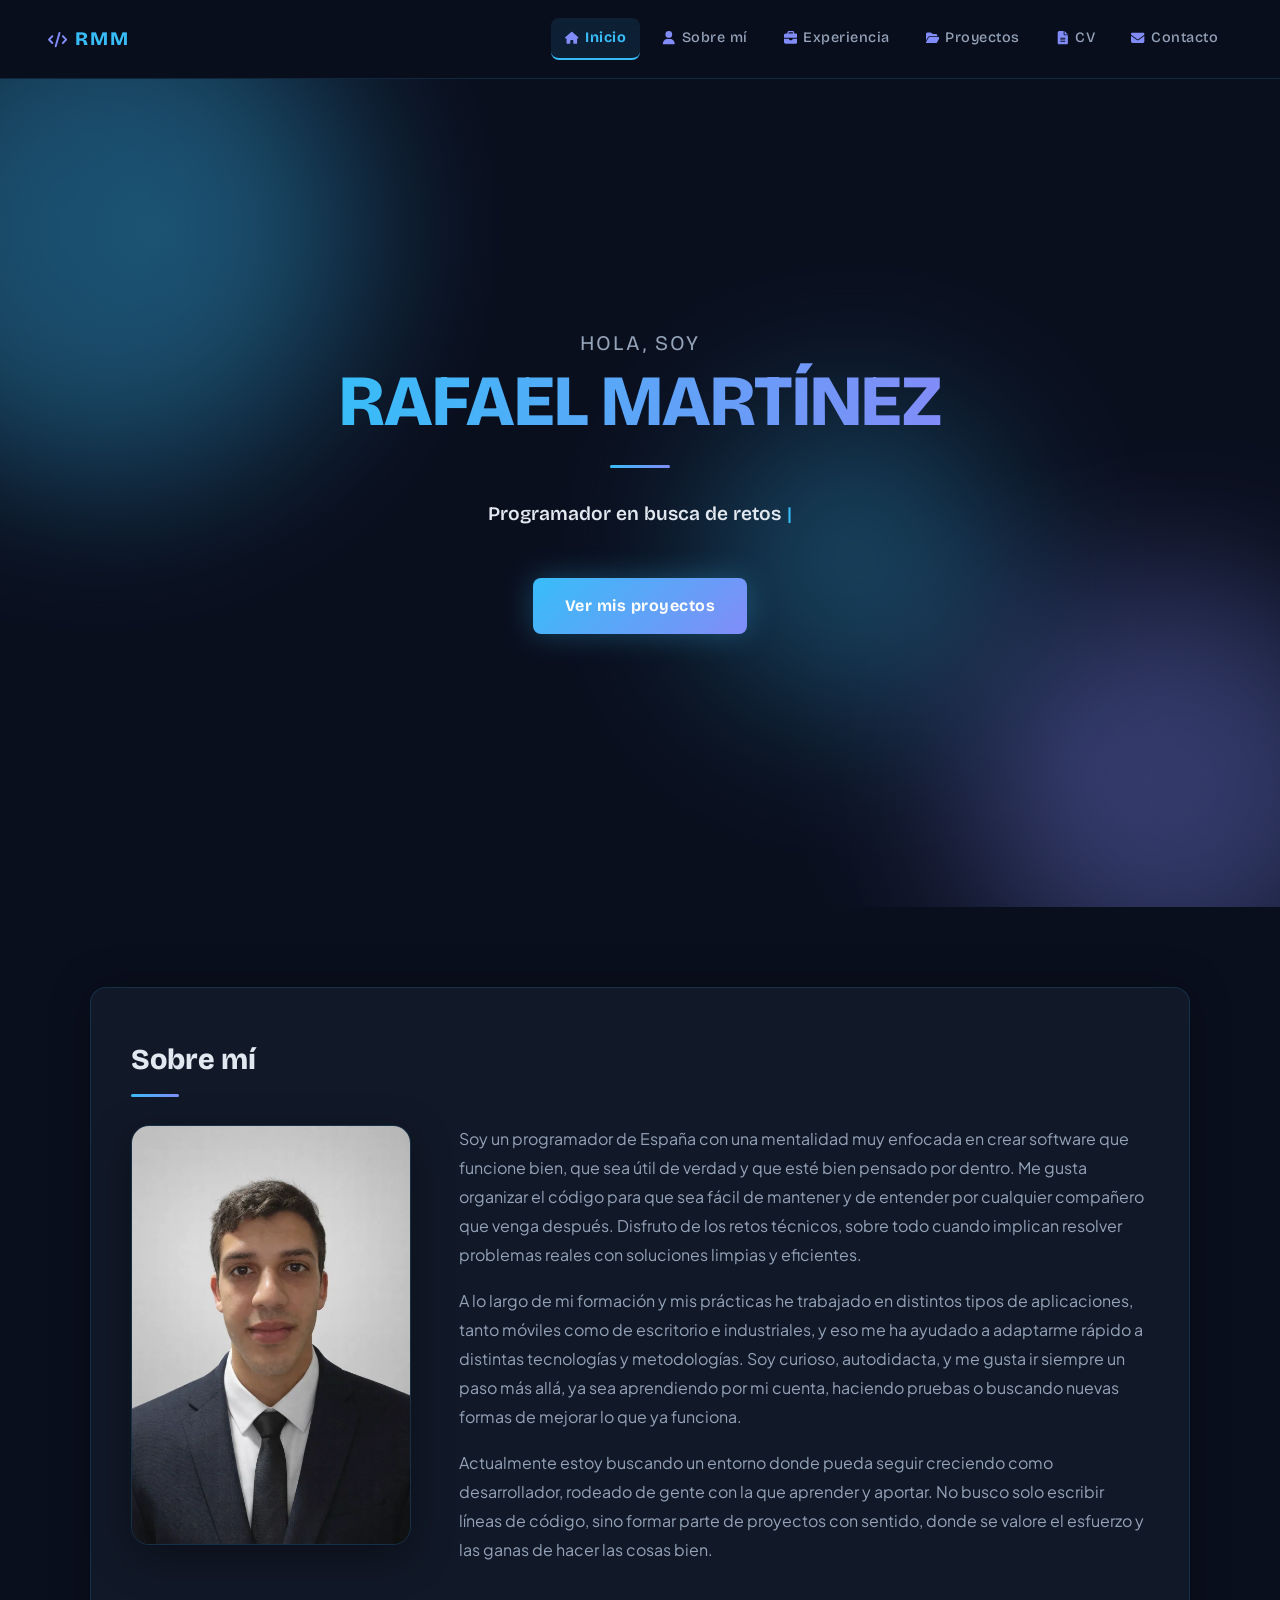
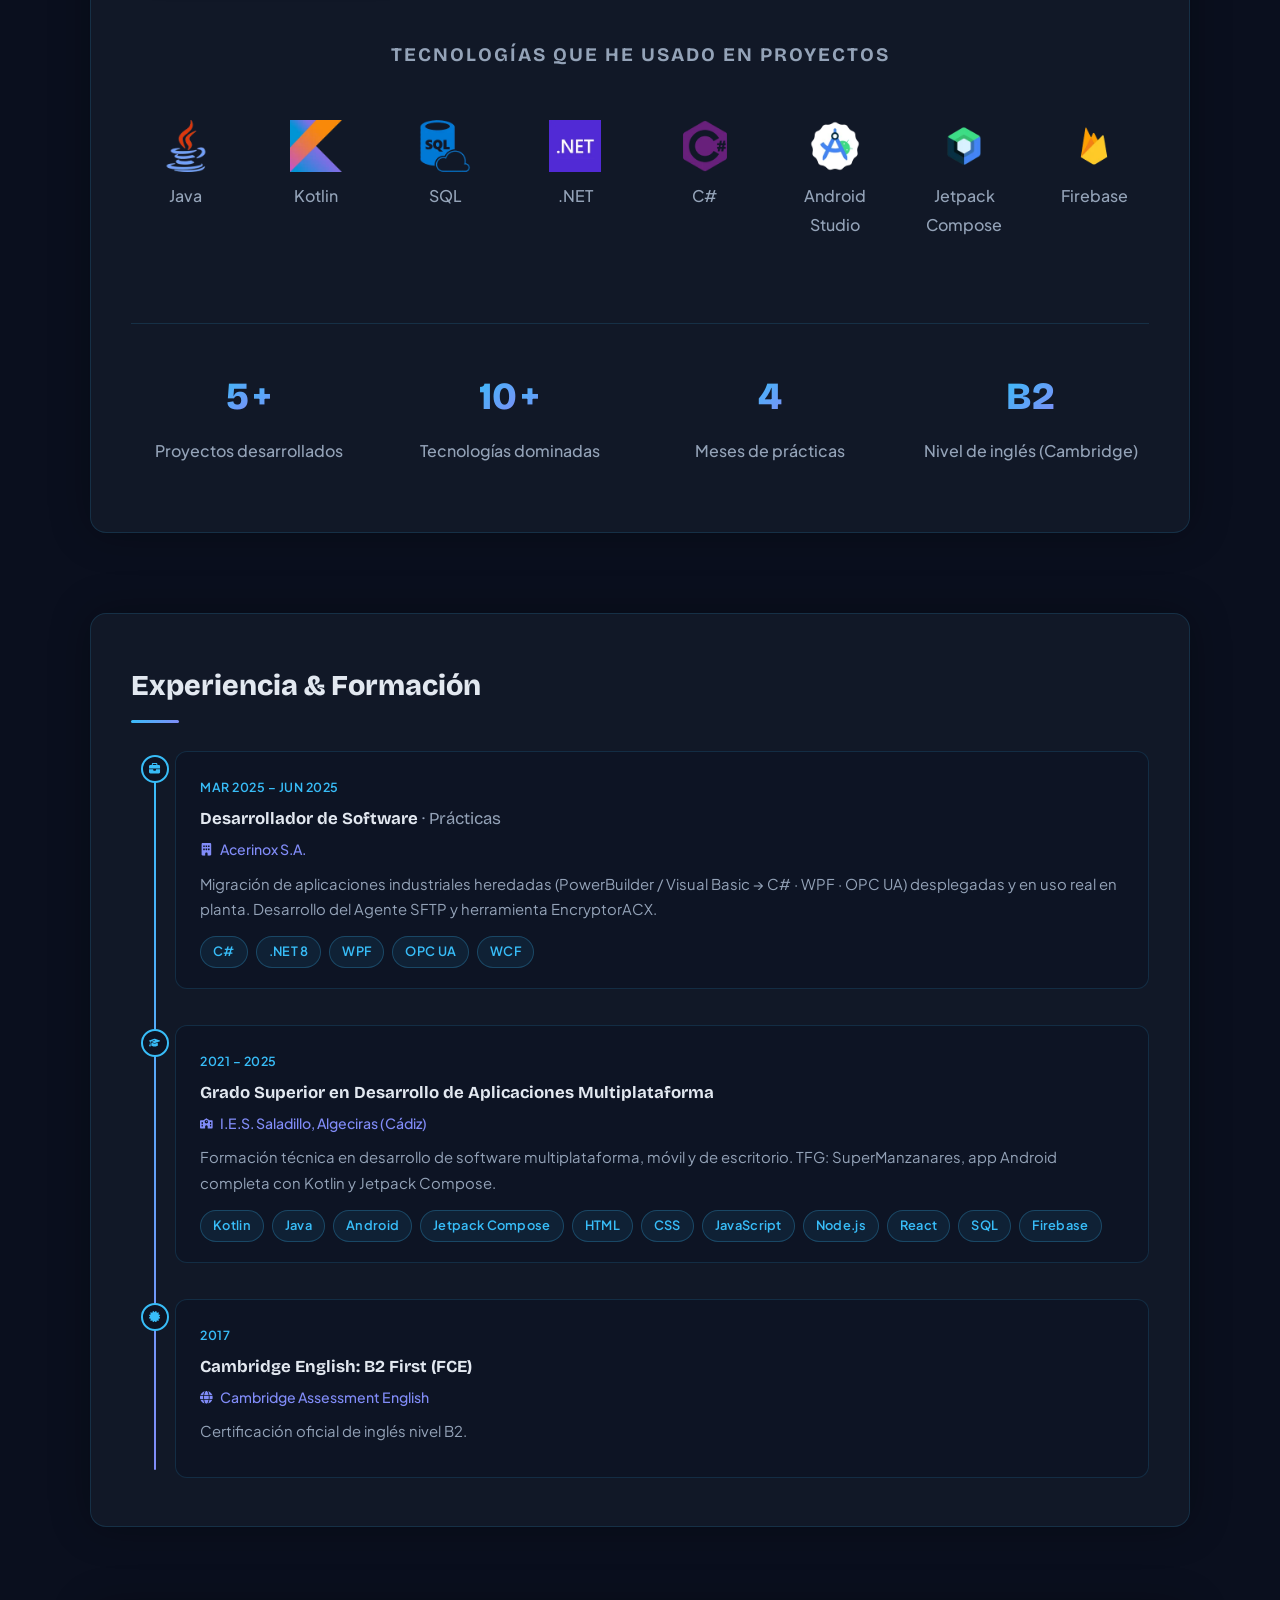
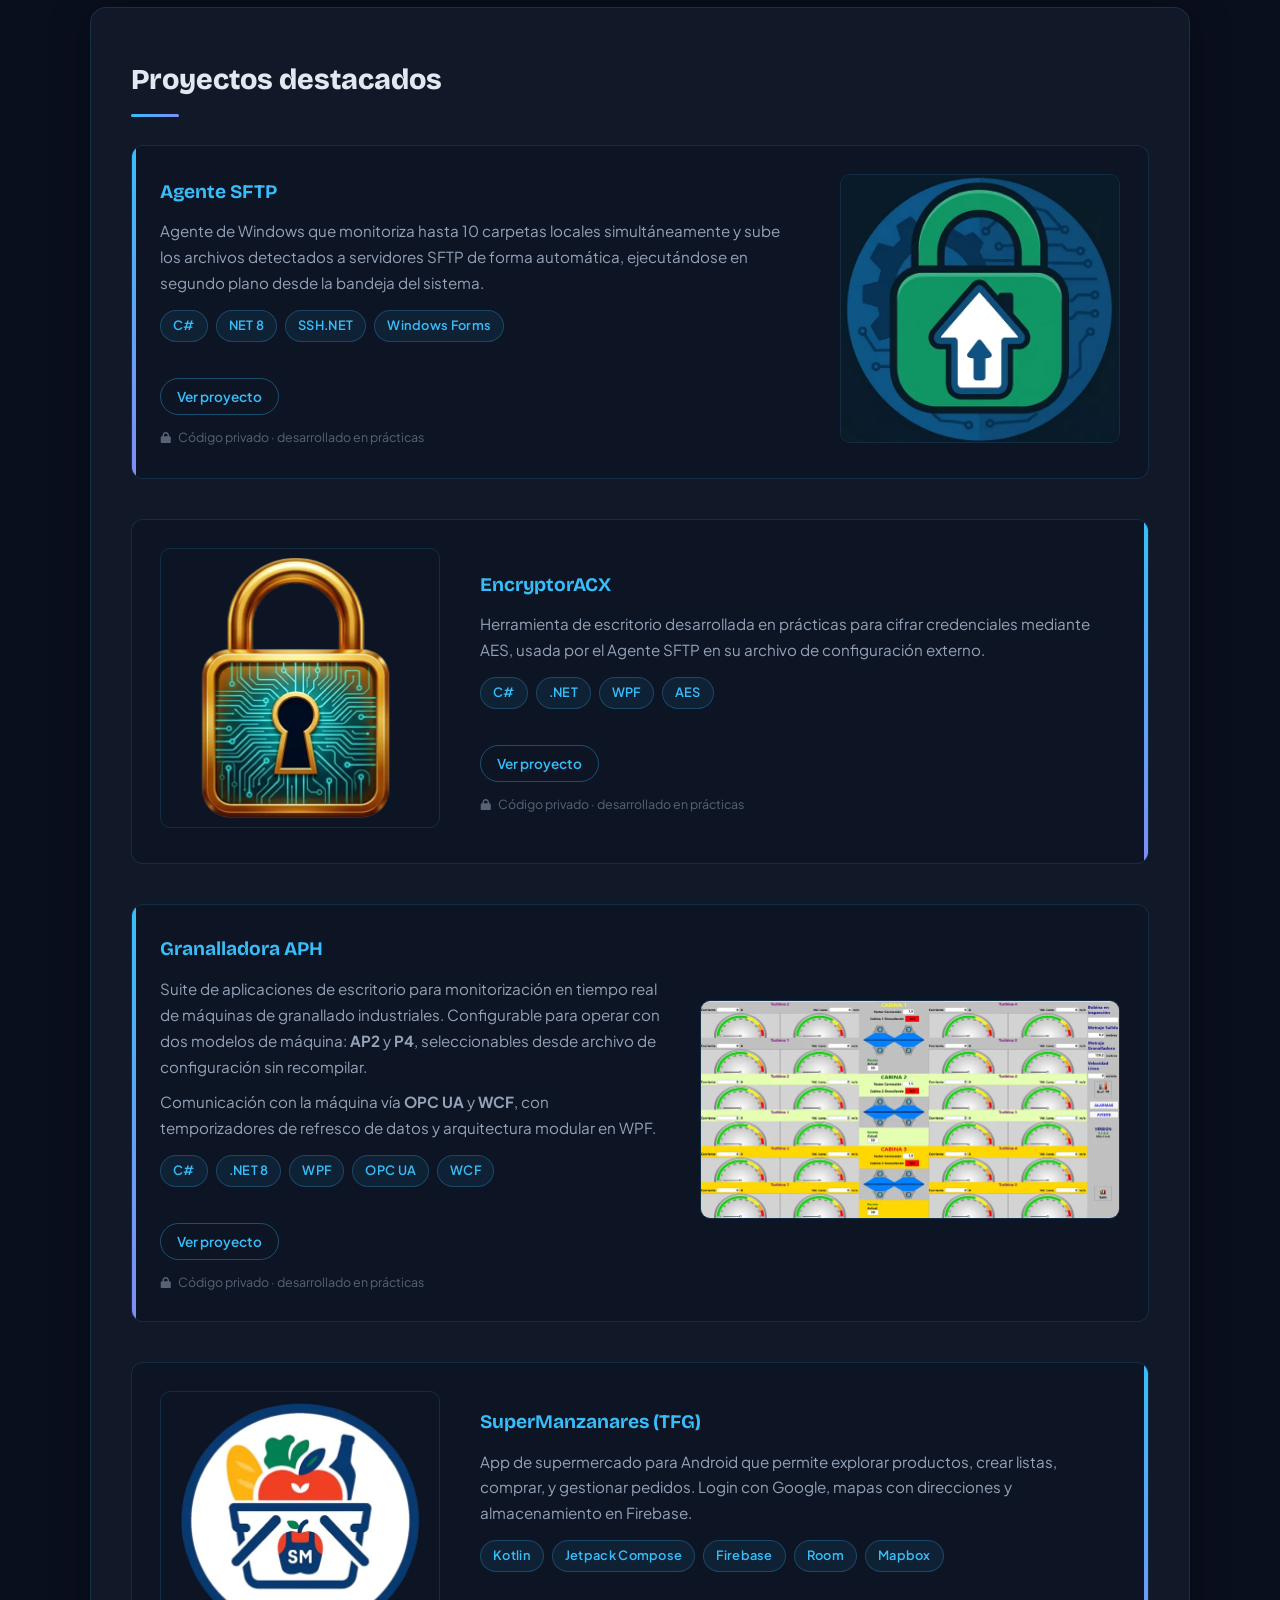
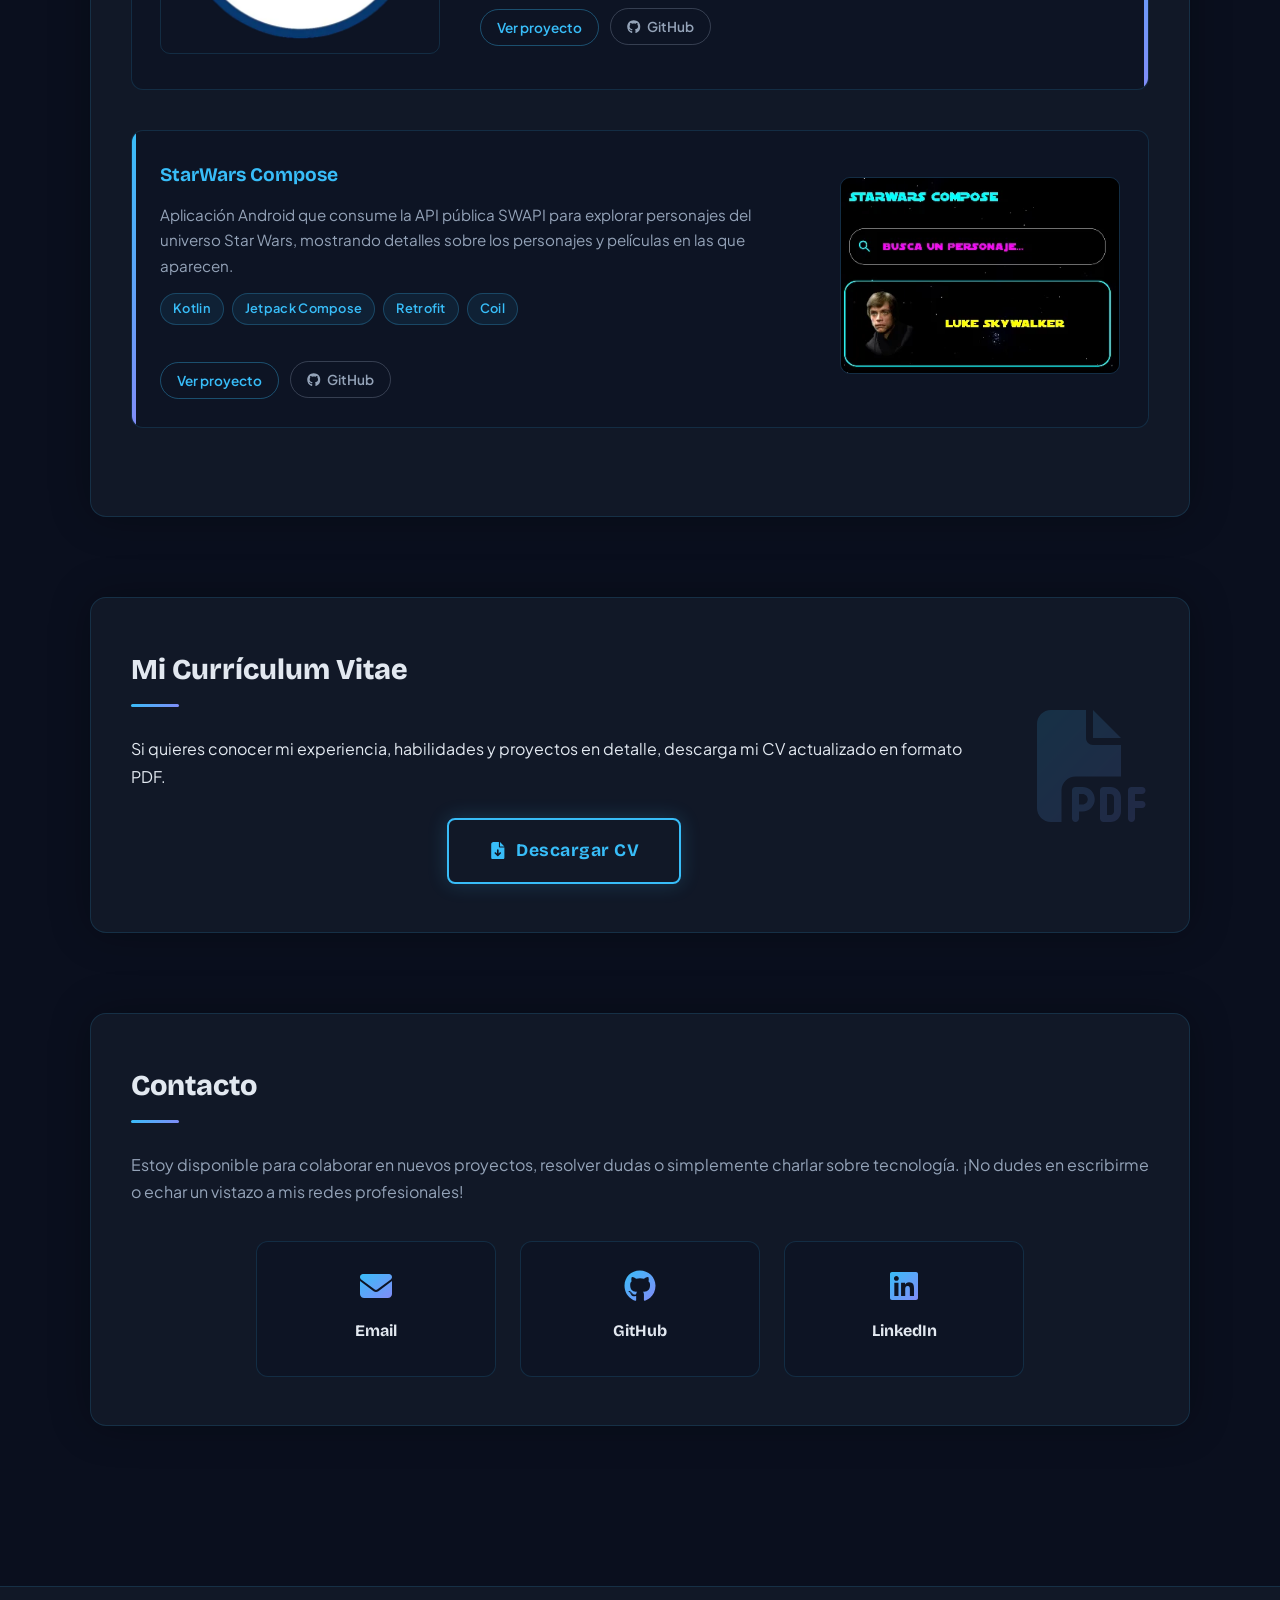
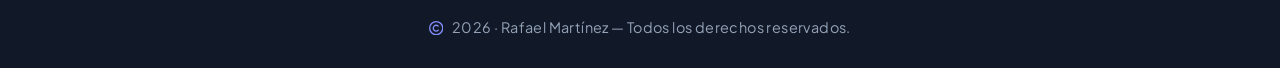
==== commit 4c57269e: "add profile photo to about section" ====
--- a/index.html
+++ b/index.html
@@ -6,12 +6,14 @@
     <meta name="viewport" content="width=device-width, initial-scale=1.0" />
     <title>Rafael Martínez - Portfolio</title>
     <link rel="icon" type="image/svg+xml" href="favicon.svg" />
-    <meta name="description" content="Portfolio de Rafael Martínez, desarrollador de aplicaciones móviles Android y de escritorio .NET. Proyectos con Kotlin, Jetpack Compose, C# y más." />
+    <meta name="description"
+        content="Portfolio de Rafael Martínez, desarrollador de aplicaciones móviles Android y de escritorio .NET. Proyectos con Kotlin, Jetpack Compose, C# y más." />
     <meta name="google-site-verification" content="R7zAUaOOQL2H3ebt_TSbWzWntfblS6m3mhisSuSGFtg" />
 
     <!-- Open Graph -->
     <meta property="og:title" content="Rafael Martínez Manzanares | Desarrollador Android y .NET" />
-    <meta property="og:description" content="Portfolio de Rafael Martínez, desarrollador de aplicaciones móviles Android y de escritorio .NET. Proyectos con Kotlin, Jetpack Compose, C# y más." />
+    <meta property="og:description"
+        content="Portfolio de Rafael Martínez, desarrollador de aplicaciones móviles Android y de escritorio .NET. Proyectos con Kotlin, Jetpack Compose, C# y más." />
     <meta property="og:url" content="https://rafamartinez99.github.io/portfolio" />
     <meta property="og:type" content="website" />
     <meta property="og:image" content="https://rafamartinez99.github.io/portfolio/img/og-image.png" />
@@ -23,7 +25,8 @@
     <meta property="twitter:domain" content="rafamartinez99.github.io" />
     <meta property="twitter:url" content="https://rafamartinez99.github.io/portfolio" />
     <meta name="twitter:title" content="Rafael Martínez Manzanares | Desarrollador Android y .NET" />
-    <meta name="twitter:description" content="Portfolio de Rafael Martínez, desarrollador de aplicaciones móviles Android y de escritorio .NET." />
+    <meta name="twitter:description"
+        content="Portfolio de Rafael Martínez, desarrollador de aplicaciones móviles Android y de escritorio .NET." />
     <meta name="twitter:image" content="https://rafamartinez99.github.io/portfolio/img/og-image.png" />
     <link rel="preconnect" href="https://fonts.googleapis.com">
     <link rel="preconnect" href="https://fonts.gstatic.com" crossorigin>
@@ -54,44 +57,130 @@
 <body>
     <!-- Iconos SVG inline (Font Awesome Free 6.5.2 - CC BY 4.0 - https://fontawesome.com/license/free) -->
     <svg xmlns="http://www.w3.org/2000/svg" width="0" height="0" style="position:absolute" aria-hidden="true">
-        <defs><linearGradient id="icon-gradient" x1="0" y1="0" x2="1" y2="1"><stop offset="0%" stop-color="#38bdf8"/><stop offset="100%" stop-color="#818cf8"/></linearGradient></defs>
-        <symbol id="i-code" viewBox="0 0 640 512"><path d="M392.8 1.2c-17-4.9-34.7 5-39.6 22l-128 448c-4.9 17 5 34.7 22 39.6s34.7-5 39.6-22l128-448c4.9-17-5-34.7-22-39.6zm80.6 120.1c-12.5 12.5-12.5 32.8 0 45.3L562.7 256l-89.4 89.4c-12.5 12.5-12.5 32.8 0 45.3s32.8 12.5 45.3 0l112-112c12.5-12.5 12.5-32.8 0-45.3l-112-112c-12.5-12.5-32.8-12.5-45.3 0zm-306.7 0c-12.5-12.5-32.8-12.5-45.3 0l-112 112c-12.5 12.5-12.5 32.8 0 45.3l112 112c12.5 12.5 32.8 12.5 45.3 0s12.5-32.8 0-45.3L77.3 256l89.4-89.4c12.5-12.5 12.5-32.8 0-45.3z"/></symbol>
-        <symbol id="i-bars" viewBox="0 0 448 512"><path d="M0 96C0 78.3 14.3 64 32 64H416c17.7 0 32 14.3 32 32s-14.3 32-32 32H32C14.3 128 0 113.7 0 96zM0 256c0-17.7 14.3-32 32-32H416c17.7 0 32 14.3 32 32s-14.3 32-32 32H32c-17.7 0-32-14.3-32-32zM448 416c0 17.7-14.3 32-32 32H32c-17.7 0-32-14.3-32-32s14.3-32 32-32H416c17.7 0 32 14.3 32 32z"/></symbol>
-        <symbol id="i-xmark" viewBox="0 0 384 512"><path d="M342.6 150.6c12.5-12.5 12.5-32.8 0-45.3s-32.8-12.5-45.3 0L192 210.7 86.6 105.4c-12.5-12.5-32.8-12.5-45.3 0s-12.5 32.8 0 45.3L146.7 256 41.4 361.4c-12.5 12.5-12.5 32.8 0 45.3s32.8 12.5 45.3 0L192 301.3 297.4 406.6c12.5 12.5 32.8 12.5 45.3 0s12.5-32.8 0-45.3L237.3 256 342.6 150.6z"/></symbol>
-        <symbol id="i-house" viewBox="0 0 576 512"><path d="M575.8 255.5c0 18-15 32.1-32 32.1h-32l.7 160.2c0 2.7-.2 5.4-.5 8.1V472c0 22.1-17.9 40-40 40H456c-1.1 0-2.2 0-3.3-.1c-1.4 .1-2.8 .1-4.2 .1H416 392c-22.1 0-40-17.9-40-40V448 384c0-17.7-14.3-32-32-32H256c-17.7 0-32 14.3-32 32v64 24c0 22.1-17.9 40-40 40H160 128.1c-1.5 0-3-.1-4.5-.2c-1.2 .1-2.4 .2-3.6 .2H104c-22.1 0-40-17.9-40-40V360c0-.9 0-1.9 .1-2.8V287.6H32c-18 0-32-14-32-32.1c0-9 3-17 10-24L266.4 8c7-7 15-8 22-8s15 2 21 7L564.8 231.5c8 7 12 15 11 24z"/></symbol>
-        <symbol id="i-user" viewBox="0 0 448 512"><path d="M224 256A128 128 0 1 0 224 0a128 128 0 1 0 0 256zm-45.7 48C79.8 304 0 383.8 0 482.3C0 498.7 13.3 512 29.7 512H418.3c16.4 0 29.7-13.3 29.7-29.7C448 383.8 368.2 304 269.7 304H178.3z"/></symbol>
-        <symbol id="i-briefcase" viewBox="0 0 512 512"><path d="M184 48H328c4.4 0 8 3.6 8 8V96H176V56c0-4.4 3.6-8 8-8zm-56 8V96H64C28.7 96 0 124.7 0 160v96H192 320 512V160c0-35.3-28.7-64-64-64H384V56c0-30.9-25.1-56-56-56H184c-30.9 0-56 25.1-56 56zM512 288H320v32c0 17.7-14.3 32-32 32H224c-17.7 0-32-14.3-32-32V288H0V416c0 35.3 28.7 64 64 64H448c35.3 0 64-28.7 64-64V288z"/></symbol>
-        <symbol id="i-folder-open" viewBox="0 0 576 512"><path d="M88.7 223.8L0 375.8V96C0 60.7 28.7 32 64 32H181.5c17 0 33.3 6.7 45.3 18.7l26.5 26.5c12 12 28.3 18.7 45.3 18.7H416c35.3 0 64 28.7 64 64v32H144c-22.8 0-43.8 12.1-55.3 31.8zm27.6 16.1C122.1 230 132.6 224 144 224H544c11.5 0 22 6.1 27.7 16.1s5.7 22.2-.1 32.1l-112 192C453.9 474 443.4 480 432 480H32c-11.5 0-22-6.1-27.7-16.1s-5.7-22.2 .1-32.1l112-192z"/></symbol>
-        <symbol id="i-file-lines" viewBox="0 0 384 512"><path d="M64 0C28.7 0 0 28.7 0 64V448c0 35.3 28.7 64 64 64H320c35.3 0 64-28.7 64-64V160H256c-17.7 0-32-14.3-32-32V0H64zM256 0V128H384L256 0zM112 256H272c8.8 0 16 7.2 16 16s-7.2 16-16 16H112c-8.8 0-16-7.2-16-16s7.2-16 16-16zm0 64H272c8.8 0 16 7.2 16 16s-7.2 16-16 16H112c-8.8 0-16-7.2-16-16s7.2-16 16-16zm0 64H272c8.8 0 16 7.2 16 16s-7.2 16-16 16H112c-8.8 0-16-7.2-16-16s7.2-16 16-16z"/></symbol>
-        <symbol id="i-envelope" viewBox="0 0 512 512"><path d="M48 64C21.5 64 0 85.5 0 112c0 15.1 7.1 29.3 19.2 38.4L236.8 313.6c11.4 8.5 27 8.5 38.4 0L492.8 150.4c12.1-9.1 19.2-23.3 19.2-38.4c0-26.5-21.5-48-48-48H48zM0 176V384c0 35.3 28.7 64 64 64H448c35.3 0 64-28.7 64-64V176L294.4 339.2c-22.8 17.1-54 17.1-76.8 0L0 176z"/></symbol>
-        <symbol id="i-building" viewBox="0 0 384 512"><path d="M48 0C21.5 0 0 21.5 0 48V464c0 26.5 21.5 48 48 48h96V432c0-26.5 21.5-48 48-48s48 21.5 48 48v80h96c26.5 0 48-21.5 48-48V48c0-26.5-21.5-48-48-48H48zM64 240c0-8.8 7.2-16 16-16h32c8.8 0 16 7.2 16 16v32c0 8.8-7.2 16-16 16H80c-8.8 0-16-7.2-16-16V240zm112-16h32c8.8 0 16 7.2 16 16v32c0 8.8-7.2 16-16 16H176c-8.8 0-16-7.2-16-16V240c0-8.8 7.2-16 16-16zm80 16c0-8.8 7.2-16 16-16h32c8.8 0 16 7.2 16 16v32c0 8.8-7.2 16-16 16H272c-8.8 0-16-7.2-16-16V240zM80 96h32c8.8 0 16 7.2 16 16v32c0 8.8-7.2 16-16 16H80c-8.8 0-16-7.2-16-16V112c0-8.8 7.2-16 16-16zm80 16c0-8.8 7.2-16 16-16h32c8.8 0 16 7.2 16 16v32c0 8.8-7.2 16-16 16H176c-8.8 0-16-7.2-16-16V112zM272 96h32c8.8 0 16 7.2 16 16v32c0 8.8-7.2 16-16 16H272c-8.8 0-16-7.2-16-16V112c0-8.8 7.2-16 16-16z"/></symbol>
-        <symbol id="i-graduation-cap" viewBox="0 0 640 512"><path d="M320 32c-8.1 0-16.1 1.4-23.7 4.1L15.8 137.4C6.3 140.9 0 149.9 0 160s6.3 19.1 15.8 22.6l57.9 20.9C57.3 229.3 48 259.8 48 291.9v28.1c0 28.4-10.8 57.7-22.3 80.8c-6.5 13-13.9 25.8-22.5 37.6C0 442.7-.9 448.3 .9 453.4s6 8.9 11.2 10.2l64 16c4.2 1.1 8.7 .3 12.4-2s6.3-6.1 7.1-10.4c8.6-42.8 4.3-81.2-2.1-108.7C90.3 344.3 86 329.8 80 316.5V291.9c0-30.2 10.2-58.7 27.9-81.5c12.9-15.5 29.6-28 49.2-35.7l157-61.7c8.2-3.2 17.5 .8 20.7 9s-.8 17.5-9 20.7l-157 61.7c-12.4 4.9-23.3 12.4-32.2 21.6l159.6 57.6c7.6 2.7 15.6 4.1 23.7 4.1s16.1-1.4 23.7-4.1L624.2 182.6c9.5-3.4 15.8-12.5 15.8-22.6s-6.3-19.1-15.8-22.6L343.7 36.1C336.1 33.4 328.1 32 320 32zM128 408c0 35.3 86 72 192 72s192-36.7 192-72L496.7 262.6 354.5 314c-11.1 4-22.8 6-34.5 6s-23.5-2-34.5-6L143.3 262.6 128 408z"/></symbol>
-        <symbol id="i-school" viewBox="0 0 640 512"><path d="M337.8 5.4C327-1.8 313-1.8 302.2 5.4L166.3 96H48C21.5 96 0 117.5 0 144V464c0 26.5 21.5 48 48 48H256V416c0-35.3 28.7-64 64-64s64 28.7 64 64v96H592c26.5 0 48-21.5 48-48V144c0-26.5-21.5-48-48-48H473.7L337.8 5.4zM96 192h32c8.8 0 16 7.2 16 16v64c0 8.8-7.2 16-16 16H96c-8.8 0-16-7.2-16-16V208c0-8.8 7.2-16 16-16zm400 16c0-8.8 7.2-16 16-16h32c8.8 0 16 7.2 16 16v64c0 8.8-7.2 16-16 16H512c-8.8 0-16-7.2-16-16V208zM96 320h32c8.8 0 16 7.2 16 16v64c0 8.8-7.2 16-16 16H96c-8.8 0-16-7.2-16-16V336c0-8.8 7.2-16 16-16zm400 16c0-8.8 7.2-16 16-16h32c8.8 0 16 7.2 16 16v64c0 8.8-7.2 16-16 16H512c-8.8 0-16-7.2-16-16V336zM232 176a88 88 0 1 1 176 0 88 88 0 1 1 -176 0zm88-48c-8.8 0-16 7.2-16 16v32c0 8.8 7.2 16 16 16h32c8.8 0 16-7.2 16-16s-7.2-16-16-16H336V144c0-8.8-7.2-16-16-16z"/></symbol>
-        <symbol id="i-certificate" viewBox="0 0 512 512"><path d="M211 7.3C205 1 196-1.4 187.6 .8s-14.9 8.9-17.1 17.3L154.7 80.6l-62-17.5c-8.4-2.4-17.4 0-23.5 6.1s-8.5 15.1-6.1 23.5l17.5 62L18.1 170.6c-8.4 2.1-15 8.7-17.3 17.1S1 205 7.3 211l46.2 45L7.3 301C1 307-1.4 316 .8 324.4s8.9 14.9 17.3 17.1l62.5 15.8-17.5 62c-2.4 8.4 0 17.4 6.1 23.5s15.1 8.5 23.5 6.1l62-17.5 15.8 62.5c2.1 8.4 8.7 15 17.1 17.3s17.3-.2 23.4-6.4l45-46.2 45 46.2c6.1 6.2 15 8.7 23.4 6.4s14.9-8.9 17.1-17.3l15.8-62.5 62 17.5c8.4 2.4 17.4 0 23.5-6.1s8.5-15.1 6.1-23.5l-17.5-62 62.5-15.8c8.4-2.1 15-8.7 17.3-17.1s-.2-17.4-6.4-23.4l-46.2-45 46.2-45c6.2-6.1 8.7-15 6.4-23.4s-8.9-14.9-17.3-17.1l-62.5-15.8 17.5-62c2.4-8.4 0-17.4-6.1-23.5s-15.1-8.5-23.5-6.1l-62 17.5L341.4 18.1c-2.1-8.4-8.7-15-17.1-17.3S307 1 301 7.3L256 53.5 211 7.3z"/></symbol>
-        <symbol id="i-globe" viewBox="0 0 512 512"><path d="M352 256c0 22.2-1.2 43.6-3.3 64H163.3c-2.2-20.4-3.3-41.8-3.3-64s1.2-43.6 3.3-64H348.7c2.2 20.4 3.3 41.8 3.3 64zm28.8-64H503.9c5.3 20.5 8.1 41.9 8.1 64s-2.8 43.5-8.1 64H380.8c2.1-20.6 3.2-42 3.2-64s-1.1-43.4-3.2-64zm112.6-32H376.7c-10-63.9-29.8-117.4-55.3-151.6c78.3 20.7 142 77.5 171.9 151.6zm-149.1 0H167.7c6.1-36.4 15.5-68.6 27-94.7c10.5-23.6 22.2-40.7 33.5-51.5C239.4 3.2 248.7 0 256 0s16.6 3.2 27.8 13.8c11.3 10.8 23 27.9 33.5 51.5c11.6 26 20.9 58.2 27 94.7zm-209 0H18.6C48.6 85.9 112.2 29.1 190.6 8.4C165.1 42.6 145.3 96.1 135.3 160zM8.1 192H131.2c-2.1 20.6-3.2 42-3.2 64s1.1 43.4 3.2 64H8.1C2.8 299.5 0 278.1 0 256s2.8-43.5 8.1-64zM194.7 446.6c-11.6-26-20.9-58.2-27-94.6H344.3c-6.1 36.4-15.5 68.6-27 94.6c-10.5 23.6-22.2 40.7-33.5 51.5C272.6 508.8 263.3 512 256 512s-16.6-3.2-27.8-13.8c-11.3-10.8-23-27.9-33.5-51.5zM135.3 352c10 63.9 29.8 117.4 55.3 151.6C112.2 482.9 48.6 426.1 18.6 352H135.3zm358.1 0c-30 74.1-93.6 130.9-171.9 151.6c25.5-34.2 45.2-87.7 55.3-151.6H493.4z"/></symbol>
-        <symbol id="i-lock" viewBox="0 0 448 512"><path d="M144 144v48H304V144c0-44.2-35.8-80-80-80s-80 35.8-80 80zM80 192V144C80 64.5 144.5 0 224 0s144 64.5 144 144v48h16c35.3 0 64 28.7 64 64V448c0 35.3-28.7 64-64 64H64c-35.3 0-64-28.7-64-64V256c0-35.3 28.7-64 64-64H80z"/></symbol>
-        <symbol id="i-github" viewBox="0 0 496 512"><path d="M165.9 397.4c0 2-2.3 3.6-5.2 3.6-3.3.3-5.6-1.3-5.6-3.6 0-2 2.3-3.6 5.2-3.6 3-.3 5.6 1.3 5.6 3.6zm-31.1-4.5c-.7 2 1.3 4.3 4.3 4.9 2.6 1 5.6 0 6.2-2s-1.3-4.3-4.3-5.2c-2.6-.7-5.5.3-6.2 2.3zm44.2-1.7c-2.9.7-4.9 2.6-4.6 4.9.3 2 2.9 3.3 5.9 2.6 2.9-.7 4.9-2.6 4.6-4.6-.3-1.9-3-3.2-5.9-2.9zM244.8 8C106.1 8 0 113.3 0 252c0 110.9 69.8 205.8 169.5 239.2 12.8 2.3 17.3-5.6 17.3-12.1 0-6.2-.3-40.4-.3-61.4 0 0-70 15-84.7-29.8 0 0-11.4-29.1-27.8-36.6 0 0-22.9-15.7 1.6-15.4 0 0 24.9 2 38.6 25.8 21.9 38.6 58.6 27.5 72.9 20.9 2.3-16 8.8-27.1 16-33.7-55.9-6.2-112.3-14.3-112.3-110.5 0-27.5 7.6-41.3 23.6-58.9-2.6-6.5-11.1-33.3 2.6-67.9 20.9-6.5 69 27 69 27 20-5.6 41.5-8.5 62.8-8.5s42.8 2.9 62.8 8.5c0 0 48.1-33.6 69-27 13.7 34.7 5.2 61.4 2.6 67.9 16 17.7 25.8 31.5 25.8 58.9 0 96.5-58.9 104.2-114.8 110.5 9.2 7.9 17 22.9 17 46.4 0 33.7-.3 75.4-.3 83.6 0 6.5 4.6 14.4 17.3 12.1C428.2 457.8 496 362.9 496 252 496 113.3 383.5 8 244.8 8zM97.2 352.9c-1.3 1-1 3.3.7 5.2 1.6 1.6 3.9 2.3 5.2 1 1.3-1 1-3.3-.7-5.2-1.6-1.6-3.9-2.3-5.2-1zm-10.8-8.1c-.7 1.3.3 2.9 2.3 3.9 1.6 1 3.6.7 4.3-.7.7-1.3-.3-2.9-2.3-3.9-2-.6-3.6-.3-4.3.7zm32.4 35.6c-1.6 1.3-1 4.3 1.3 6.2 2.3 2.3 5.2 2.6 6.5 1 1.3-1.3.7-4.3-1.3-6.2-2.2-2.3-5.2-2.6-6.5-1zm-11.4-14.7c-1.6 1-1.6 3.6 0 5.9 1.6 2.3 4.3 3.3 5.6 2.3 1.6-1.3 1.6-3.9 0-6.2-1.4-2.3-4-3.3-5.6-2z"/></symbol>
-        <symbol id="i-file-arrow-down" viewBox="0 0 384 512"><path d="M64 0C28.7 0 0 28.7 0 64V448c0 35.3 28.7 64 64 64H320c35.3 0 64-28.7 64-64V160H256c-17.7 0-32-14.3-32-32V0H64zM256 0V128H384L256 0zM216 232V334.1l31-31c9.4-9.4 24.6-9.4 33.9 0s9.4 24.6 0 33.9l-72 72c-9.4 9.4-24.6 9.4-33.9 0l-72-72c-9.4-9.4-9.4-24.6 0-33.9s24.6-9.4 33.9 0l31 31V232c0-13.3 10.7-24 24-24s24 10.7 24 24z"/></symbol>
-        <symbol id="i-file-pdf" viewBox="0 0 512 512"><path d="M0 64C0 28.7 28.7 0 64 0L224 0l0 128c0 17.7 14.3 32 32 32l128 0 0 144-208 0c-35.3 0-64 28.7-64 64l0 144-48 0c-35.3 0-64-28.7-64-64L0 64zm384 64l-128 0L256 0 384 128zM176 352l32 0c30.9 0 56 25.1 56 56s-25.1 56-56 56l-16 0 0 32c0 8.8-7.2 16-16 16s-16-7.2-16-16l0-48 0-80c0-8.8 7.2-16 16-16zm32 80c13.3 0 24-10.7 24-24s-10.7-24-24-24l-16 0 0 48 16 0zm96-80l32 0c26.5 0 48 21.5 48 48l0 64c0 26.5-21.5 48-48 48l-32 0c-8.8 0-16-7.2-16-16l0-128c0-8.8 7.2-16 16-16zm32 128c8.8 0 16-7.2 16-16l0-64c0-8.8-7.2-16-16-16l-16 0 0 96 16 0zm80-112c0-8.8 7.2-16 16-16l48 0c8.8 0 16 7.2 16 16s-7.2 16-16 16l-32 0 0 32 32 0c8.8 0 16 7.2 16 16s-7.2 16-16 16l-32 0 0 48c0 8.8-7.2 16-16 16s-16-7.2-16-16l0-64 0-64z"/></symbol>
-        <symbol id="i-linkedin" viewBox="0 0 448 512"><path d="M416 32H31.9C14.3 32 0 46.5 0 64.3v383.4C0 465.5 14.3 480 31.9 480H416c17.6 0 32-14.5 32-32.3V64.3c0-17.8-14.4-32.3-32-32.3zM135.4 416H69V202.2h66.5V416zm-33.2-243c-21.3 0-38.5-17.3-38.5-38.5S80.9 96 102.2 96c21.2 0 38.5 17.3 38.5 38.5 0 21.3-17.2 38.5-38.5 38.5zm282.1 243h-66.4V312c0-24.8-.5-56.7-34.5-56.7-34.6 0-39.9 27-39.9 54.9V416h-66.4V202.2h63.7v29.2h.9c8.9-16.8 30.6-34.5 62.9-34.5 67.2 0 79.7 44.3 79.7 101.9V416z"/></symbol>
-        <symbol id="i-copyright" viewBox="0 0 512 512"><path d="M256 48a208 208 0 1 1 0 416 208 208 0 1 1 0-416zm0 464A256 256 0 1 0 256 0a256 256 0 1 0 0 512zM199.4 312.6c-31.2-31.2-31.2-81.9 0-113.1s81.9-31.2 113.1 0c9.4 9.4 24.6 9.4 33.9 0s9.4-24.6 0-33.9c-50-50-131-50-181 0s-50 131 0 181s131 50 181 0c9.4-9.4 9.4-24.6 0-33.9s-24.6-9.4-33.9 0c-31.2 31.2-81.9 31.2-113.1 0z"/></symbol>
-        <symbol id="i-arrow-up" viewBox="0 0 384 512"><path d="M214.6 41.4c-12.5-12.5-32.8-12.5-45.3 0l-160 160c-12.5 12.5-12.5 32.8 0 45.3s32.8 12.5 45.3 0L160 141.2V448c0 17.7 14.3 32 32 32s32-14.3 32-32V141.2L329.4 246.6c12.5 12.5 32.8 12.5 45.3 0s12.5-32.8 0-45.3l-160-160z"/></symbol>
+        <defs>
+            <linearGradient id="icon-gradient" x1="0" y1="0" x2="1" y2="1">
+                <stop offset="0%" stop-color="#38bdf8" />
+                <stop offset="100%" stop-color="#818cf8" />
+            </linearGradient>
+        </defs>
+        <symbol id="i-code" viewBox="0 0 640 512">
+            <path
+                d="M392.8 1.2c-17-4.9-34.7 5-39.6 22l-128 448c-4.9 17 5 34.7 22 39.6s34.7-5 39.6-22l128-448c4.9-17-5-34.7-22-39.6zm80.6 120.1c-12.5 12.5-12.5 32.8 0 45.3L562.7 256l-89.4 89.4c-12.5 12.5-12.5 32.8 0 45.3s32.8 12.5 45.3 0l112-112c12.5-12.5 12.5-32.8 0-45.3l-112-112c-12.5-12.5-32.8-12.5-45.3 0zm-306.7 0c-12.5-12.5-32.8-12.5-45.3 0l-112 112c-12.5 12.5-12.5 32.8 0 45.3l112 112c12.5 12.5 32.8 12.5 45.3 0s12.5-32.8 0-45.3L77.3 256l89.4-89.4c12.5-12.5 12.5-32.8 0-45.3z" />
+        </symbol>
+        <symbol id="i-bars" viewBox="0 0 448 512">
+            <path
+                d="M0 96C0 78.3 14.3 64 32 64H416c17.7 0 32 14.3 32 32s-14.3 32-32 32H32C14.3 128 0 113.7 0 96zM0 256c0-17.7 14.3-32 32-32H416c17.7 0 32 14.3 32 32s-14.3 32-32 32H32c-17.7 0-32-14.3-32-32zM448 416c0 17.7-14.3 32-32 32H32c-17.7 0-32-14.3-32-32s14.3-32 32-32H416c17.7 0 32 14.3 32 32z" />
+        </symbol>
+        <symbol id="i-xmark" viewBox="0 0 384 512">
+            <path
+                d="M342.6 150.6c12.5-12.5 12.5-32.8 0-45.3s-32.8-12.5-45.3 0L192 210.7 86.6 105.4c-12.5-12.5-32.8-12.5-45.3 0s-12.5 32.8 0 45.3L146.7 256 41.4 361.4c-12.5 12.5-12.5 32.8 0 45.3s32.8 12.5 45.3 0L192 301.3 297.4 406.6c12.5 12.5 32.8 12.5 45.3 0s12.5-32.8 0-45.3L237.3 256 342.6 150.6z" />
+        </symbol>
+        <symbol id="i-house" viewBox="0 0 576 512">
+            <path
+                d="M575.8 255.5c0 18-15 32.1-32 32.1h-32l.7 160.2c0 2.7-.2 5.4-.5 8.1V472c0 22.1-17.9 40-40 40H456c-1.1 0-2.2 0-3.3-.1c-1.4 .1-2.8 .1-4.2 .1H416 392c-22.1 0-40-17.9-40-40V448 384c0-17.7-14.3-32-32-32H256c-17.7 0-32 14.3-32 32v64 24c0 22.1-17.9 40-40 40H160 128.1c-1.5 0-3-.1-4.5-.2c-1.2 .1-2.4 .2-3.6 .2H104c-22.1 0-40-17.9-40-40V360c0-.9 0-1.9 .1-2.8V287.6H32c-18 0-32-14-32-32.1c0-9 3-17 10-24L266.4 8c7-7 15-8 22-8s15 2 21 7L564.8 231.5c8 7 12 15 11 24z" />
+        </symbol>
+        <symbol id="i-user" viewBox="0 0 448 512">
+            <path
+                d="M224 256A128 128 0 1 0 224 0a128 128 0 1 0 0 256zm-45.7 48C79.8 304 0 383.8 0 482.3C0 498.7 13.3 512 29.7 512H418.3c16.4 0 29.7-13.3 29.7-29.7C448 383.8 368.2 304 269.7 304H178.3z" />
+        </symbol>
+        <symbol id="i-briefcase" viewBox="0 0 512 512">
+            <path
+                d="M184 48H328c4.4 0 8 3.6 8 8V96H176V56c0-4.4 3.6-8 8-8zm-56 8V96H64C28.7 96 0 124.7 0 160v96H192 320 512V160c0-35.3-28.7-64-64-64H384V56c0-30.9-25.1-56-56-56H184c-30.9 0-56 25.1-56 56zM512 288H320v32c0 17.7-14.3 32-32 32H224c-17.7 0-32-14.3-32-32V288H0V416c0 35.3 28.7 64 64 64H448c35.3 0 64-28.7 64-64V288z" />
+        </symbol>
+        <symbol id="i-folder-open" viewBox="0 0 576 512">
+            <path
+                d="M88.7 223.8L0 375.8V96C0 60.7 28.7 32 64 32H181.5c17 0 33.3 6.7 45.3 18.7l26.5 26.5c12 12 28.3 18.7 45.3 18.7H416c35.3 0 64 28.7 64 64v32H144c-22.8 0-43.8 12.1-55.3 31.8zm27.6 16.1C122.1 230 132.6 224 144 224H544c11.5 0 22 6.1 27.7 16.1s5.7 22.2-.1 32.1l-112 192C453.9 474 443.4 480 432 480H32c-11.5 0-22-6.1-27.7-16.1s-5.7-22.2 .1-32.1l112-192z" />
+        </symbol>
+        <symbol id="i-file-lines" viewBox="0 0 384 512">
+            <path
+                d="M64 0C28.7 0 0 28.7 0 64V448c0 35.3 28.7 64 64 64H320c35.3 0 64-28.7 64-64V160H256c-17.7 0-32-14.3-32-32V0H64zM256 0V128H384L256 0zM112 256H272c8.8 0 16 7.2 16 16s-7.2 16-16 16H112c-8.8 0-16-7.2-16-16s7.2-16 16-16zm0 64H272c8.8 0 16 7.2 16 16s-7.2 16-16 16H112c-8.8 0-16-7.2-16-16s7.2-16 16-16zm0 64H272c8.8 0 16 7.2 16 16s-7.2 16-16 16H112c-8.8 0-16-7.2-16-16s7.2-16 16-16z" />
+        </symbol>
+        <symbol id="i-envelope" viewBox="0 0 512 512">
+            <path
+                d="M48 64C21.5 64 0 85.5 0 112c0 15.1 7.1 29.3 19.2 38.4L236.8 313.6c11.4 8.5 27 8.5 38.4 0L492.8 150.4c12.1-9.1 19.2-23.3 19.2-38.4c0-26.5-21.5-48-48-48H48zM0 176V384c0 35.3 28.7 64 64 64H448c35.3 0 64-28.7 64-64V176L294.4 339.2c-22.8 17.1-54 17.1-76.8 0L0 176z" />
+        </symbol>
+        <symbol id="i-building" viewBox="0 0 384 512">
+            <path
+                d="M48 0C21.5 0 0 21.5 0 48V464c0 26.5 21.5 48 48 48h96V432c0-26.5 21.5-48 48-48s48 21.5 48 48v80h96c26.5 0 48-21.5 48-48V48c0-26.5-21.5-48-48-48H48zM64 240c0-8.8 7.2-16 16-16h32c8.8 0 16 7.2 16 16v32c0 8.8-7.2 16-16 16H80c-8.8 0-16-7.2-16-16V240zm112-16h32c8.8 0 16 7.2 16 16v32c0 8.8-7.2 16-16 16H176c-8.8 0-16-7.2-16-16V240c0-8.8 7.2-16 16-16zm80 16c0-8.8 7.2-16 16-16h32c8.8 0 16 7.2 16 16v32c0 8.8-7.2 16-16 16H272c-8.8 0-16-7.2-16-16V240zM80 96h32c8.8 0 16 7.2 16 16v32c0 8.8-7.2 16-16 16H80c-8.8 0-16-7.2-16-16V112c0-8.8 7.2-16 16-16zm80 16c0-8.8 7.2-16 16-16h32c8.8 0 16 7.2 16 16v32c0 8.8-7.2 16-16 16H176c-8.8 0-16-7.2-16-16V112zM272 96h32c8.8 0 16 7.2 16 16v32c0 8.8-7.2 16-16 16H272c-8.8 0-16-7.2-16-16V112c0-8.8 7.2-16 16-16z" />
+        </symbol>
+        <symbol id="i-graduation-cap" viewBox="0 0 640 512">
+            <path
+                d="M320 32c-8.1 0-16.1 1.4-23.7 4.1L15.8 137.4C6.3 140.9 0 149.9 0 160s6.3 19.1 15.8 22.6l57.9 20.9C57.3 229.3 48 259.8 48 291.9v28.1c0 28.4-10.8 57.7-22.3 80.8c-6.5 13-13.9 25.8-22.5 37.6C0 442.7-.9 448.3 .9 453.4s6 8.9 11.2 10.2l64 16c4.2 1.1 8.7 .3 12.4-2s6.3-6.1 7.1-10.4c8.6-42.8 4.3-81.2-2.1-108.7C90.3 344.3 86 329.8 80 316.5V291.9c0-30.2 10.2-58.7 27.9-81.5c12.9-15.5 29.6-28 49.2-35.7l157-61.7c8.2-3.2 17.5 .8 20.7 9s-.8 17.5-9 20.7l-157 61.7c-12.4 4.9-23.3 12.4-32.2 21.6l159.6 57.6c7.6 2.7 15.6 4.1 23.7 4.1s16.1-1.4 23.7-4.1L624.2 182.6c9.5-3.4 15.8-12.5 15.8-22.6s-6.3-19.1-15.8-22.6L343.7 36.1C336.1 33.4 328.1 32 320 32zM128 408c0 35.3 86 72 192 72s192-36.7 192-72L496.7 262.6 354.5 314c-11.1 4-22.8 6-34.5 6s-23.5-2-34.5-6L143.3 262.6 128 408z" />
+        </symbol>
+        <symbol id="i-school" viewBox="0 0 640 512">
+            <path
+                d="M337.8 5.4C327-1.8 313-1.8 302.2 5.4L166.3 96H48C21.5 96 0 117.5 0 144V464c0 26.5 21.5 48 48 48H256V416c0-35.3 28.7-64 64-64s64 28.7 64 64v96H592c26.5 0 48-21.5 48-48V144c0-26.5-21.5-48-48-48H473.7L337.8 5.4zM96 192h32c8.8 0 16 7.2 16 16v64c0 8.8-7.2 16-16 16H96c-8.8 0-16-7.2-16-16V208c0-8.8 7.2-16 16-16zm400 16c0-8.8 7.2-16 16-16h32c8.8 0 16 7.2 16 16v64c0 8.8-7.2 16-16 16H512c-8.8 0-16-7.2-16-16V208zM96 320h32c8.8 0 16 7.2 16 16v64c0 8.8-7.2 16-16 16H96c-8.8 0-16-7.2-16-16V336c0-8.8 7.2-16 16-16zm400 16c0-8.8 7.2-16 16-16h32c8.8 0 16 7.2 16 16v64c0 8.8-7.2 16-16 16H512c-8.8 0-16-7.2-16-16V336zM232 176a88 88 0 1 1 176 0 88 88 0 1 1 -176 0zm88-48c-8.8 0-16 7.2-16 16v32c0 8.8 7.2 16 16 16h32c8.8 0 16-7.2 16-16s-7.2-16-16-16H336V144c0-8.8-7.2-16-16-16z" />
+        </symbol>
+        <symbol id="i-certificate" viewBox="0 0 512 512">
+            <path
+                d="M211 7.3C205 1 196-1.4 187.6 .8s-14.9 8.9-17.1 17.3L154.7 80.6l-62-17.5c-8.4-2.4-17.4 0-23.5 6.1s-8.5 15.1-6.1 23.5l17.5 62L18.1 170.6c-8.4 2.1-15 8.7-17.3 17.1S1 205 7.3 211l46.2 45L7.3 301C1 307-1.4 316 .8 324.4s8.9 14.9 17.3 17.1l62.5 15.8-17.5 62c-2.4 8.4 0 17.4 6.1 23.5s15.1 8.5 23.5 6.1l62-17.5 15.8 62.5c2.1 8.4 8.7 15 17.1 17.3s17.3-.2 23.4-6.4l45-46.2 45 46.2c6.1 6.2 15 8.7 23.4 6.4s14.9-8.9 17.1-17.3l15.8-62.5 62 17.5c8.4 2.4 17.4 0 23.5-6.1s8.5-15.1 6.1-23.5l-17.5-62 62.5-15.8c8.4-2.1 15-8.7 17.3-17.1s-.2-17.4-6.4-23.4l-46.2-45 46.2-45c6.2-6.1 8.7-15 6.4-23.4s-8.9-14.9-17.3-17.1l-62.5-15.8 17.5-62c2.4-8.4 0-17.4-6.1-23.5s-15.1-8.5-23.5-6.1l-62 17.5L341.4 18.1c-2.1-8.4-8.7-15-17.1-17.3S307 1 301 7.3L256 53.5 211 7.3z" />
+        </symbol>
+        <symbol id="i-globe" viewBox="0 0 512 512">
+            <path
+                d="M352 256c0 22.2-1.2 43.6-3.3 64H163.3c-2.2-20.4-3.3-41.8-3.3-64s1.2-43.6 3.3-64H348.7c2.2 20.4 3.3 41.8 3.3 64zm28.8-64H503.9c5.3 20.5 8.1 41.9 8.1 64s-2.8 43.5-8.1 64H380.8c2.1-20.6 3.2-42 3.2-64s-1.1-43.4-3.2-64zm112.6-32H376.7c-10-63.9-29.8-117.4-55.3-151.6c78.3 20.7 142 77.5 171.9 151.6zm-149.1 0H167.7c6.1-36.4 15.5-68.6 27-94.7c10.5-23.6 22.2-40.7 33.5-51.5C239.4 3.2 248.7 0 256 0s16.6 3.2 27.8 13.8c11.3 10.8 23 27.9 33.5 51.5c11.6 26 20.9 58.2 27 94.7zm-209 0H18.6C48.6 85.9 112.2 29.1 190.6 8.4C165.1 42.6 145.3 96.1 135.3 160zM8.1 192H131.2c-2.1 20.6-3.2 42-3.2 64s1.1 43.4 3.2 64H8.1C2.8 299.5 0 278.1 0 256s2.8-43.5 8.1-64zM194.7 446.6c-11.6-26-20.9-58.2-27-94.6H344.3c-6.1 36.4-15.5 68.6-27 94.6c-10.5 23.6-22.2 40.7-33.5 51.5C272.6 508.8 263.3 512 256 512s-16.6-3.2-27.8-13.8c-11.3-10.8-23-27.9-33.5-51.5zM135.3 352c10 63.9 29.8 117.4 55.3 151.6C112.2 482.9 48.6 426.1 18.6 352H135.3zm358.1 0c-30 74.1-93.6 130.9-171.9 151.6c25.5-34.2 45.2-87.7 55.3-151.6H493.4z" />
+        </symbol>
+        <symbol id="i-lock" viewBox="0 0 448 512">
+            <path
+                d="M144 144v48H304V144c0-44.2-35.8-80-80-80s-80 35.8-80 80zM80 192V144C80 64.5 144.5 0 224 0s144 64.5 144 144v48h16c35.3 0 64 28.7 64 64V448c0 35.3-28.7 64-64 64H64c-35.3 0-64-28.7-64-64V256c0-35.3 28.7-64 64-64H80z" />
+        </symbol>
+        <symbol id="i-github" viewBox="0 0 496 512">
+            <path
+                d="M165.9 397.4c0 2-2.3 3.6-5.2 3.6-3.3.3-5.6-1.3-5.6-3.6 0-2 2.3-3.6 5.2-3.6 3-.3 5.6 1.3 5.6 3.6zm-31.1-4.5c-.7 2 1.3 4.3 4.3 4.9 2.6 1 5.6 0 6.2-2s-1.3-4.3-4.3-5.2c-2.6-.7-5.5.3-6.2 2.3zm44.2-1.7c-2.9.7-4.9 2.6-4.6 4.9.3 2 2.9 3.3 5.9 2.6 2.9-.7 4.9-2.6 4.6-4.6-.3-1.9-3-3.2-5.9-2.9zM244.8 8C106.1 8 0 113.3 0 252c0 110.9 69.8 205.8 169.5 239.2 12.8 2.3 17.3-5.6 17.3-12.1 0-6.2-.3-40.4-.3-61.4 0 0-70 15-84.7-29.8 0 0-11.4-29.1-27.8-36.6 0 0-22.9-15.7 1.6-15.4 0 0 24.9 2 38.6 25.8 21.9 38.6 58.6 27.5 72.9 20.9 2.3-16 8.8-27.1 16-33.7-55.9-6.2-112.3-14.3-112.3-110.5 0-27.5 7.6-41.3 23.6-58.9-2.6-6.5-11.1-33.3 2.6-67.9 20.9-6.5 69 27 69 27 20-5.6 41.5-8.5 62.8-8.5s42.8 2.9 62.8 8.5c0 0 48.1-33.6 69-27 13.7 34.7 5.2 61.4 2.6 67.9 16 17.7 25.8 31.5 25.8 58.9 0 96.5-58.9 104.2-114.8 110.5 9.2 7.9 17 22.9 17 46.4 0 33.7-.3 75.4-.3 83.6 0 6.5 4.6 14.4 17.3 12.1C428.2 457.8 496 362.9 496 252 496 113.3 383.5 8 244.8 8zM97.2 352.9c-1.3 1-1 3.3.7 5.2 1.6 1.6 3.9 2.3 5.2 1 1.3-1 1-3.3-.7-5.2-1.6-1.6-3.9-2.3-5.2-1zm-10.8-8.1c-.7 1.3.3 2.9 2.3 3.9 1.6 1 3.6.7 4.3-.7.7-1.3-.3-2.9-2.3-3.9-2-.6-3.6-.3-4.3.7zm32.4 35.6c-1.6 1.3-1 4.3 1.3 6.2 2.3 2.3 5.2 2.6 6.5 1 1.3-1.3.7-4.3-1.3-6.2-2.2-2.3-5.2-2.6-6.5-1zm-11.4-14.7c-1.6 1-1.6 3.6 0 5.9 1.6 2.3 4.3 3.3 5.6 2.3 1.6-1.3 1.6-3.9 0-6.2-1.4-2.3-4-3.3-5.6-2z" />
+        </symbol>
+        <symbol id="i-file-arrow-down" viewBox="0 0 384 512">
+            <path
+                d="M64 0C28.7 0 0 28.7 0 64V448c0 35.3 28.7 64 64 64H320c35.3 0 64-28.7 64-64V160H256c-17.7 0-32-14.3-32-32V0H64zM256 0V128H384L256 0zM216 232V334.1l31-31c9.4-9.4 24.6-9.4 33.9 0s9.4 24.6 0 33.9l-72 72c-9.4 9.4-24.6 9.4-33.9 0l-72-72c-9.4-9.4-9.4-24.6 0-33.9s24.6-9.4 33.9 0l31 31V232c0-13.3 10.7-24 24-24s24 10.7 24 24z" />
+        </symbol>
+        <symbol id="i-file-pdf" viewBox="0 0 512 512">
+            <path
+                d="M0 64C0 28.7 28.7 0 64 0L224 0l0 128c0 17.7 14.3 32 32 32l128 0 0 144-208 0c-35.3 0-64 28.7-64 64l0 144-48 0c-35.3 0-64-28.7-64-64L0 64zm384 64l-128 0L256 0 384 128zM176 352l32 0c30.9 0 56 25.1 56 56s-25.1 56-56 56l-16 0 0 32c0 8.8-7.2 16-16 16s-16-7.2-16-16l0-48 0-80c0-8.8 7.2-16 16-16zm32 80c13.3 0 24-10.7 24-24s-10.7-24-24-24l-16 0 0 48 16 0zm96-80l32 0c26.5 0 48 21.5 48 48l0 64c0 26.5-21.5 48-48 48l-32 0c-8.8 0-16-7.2-16-16l0-128c0-8.8 7.2-16 16-16zm32 128c8.8 0 16-7.2 16-16l0-64c0-8.8-7.2-16-16-16l-16 0 0 96 16 0zm80-112c0-8.8 7.2-16 16-16l48 0c8.8 0 16 7.2 16 16s-7.2 16-16 16l-32 0 0 32 32 0c8.8 0 16 7.2 16 16s-7.2 16-16 16l-32 0 0 48c0 8.8-7.2 16-16 16s-16-7.2-16-16l0-64 0-64z" />
+        </symbol>
+        <symbol id="i-linkedin" viewBox="0 0 448 512">
+            <path
+                d="M416 32H31.9C14.3 32 0 46.5 0 64.3v383.4C0 465.5 14.3 480 31.9 480H416c17.6 0 32-14.5 32-32.3V64.3c0-17.8-14.4-32.3-32-32.3zM135.4 416H69V202.2h66.5V416zm-33.2-243c-21.3 0-38.5-17.3-38.5-38.5S80.9 96 102.2 96c21.2 0 38.5 17.3 38.5 38.5 0 21.3-17.2 38.5-38.5 38.5zm282.1 243h-66.4V312c0-24.8-.5-56.7-34.5-56.7-34.6 0-39.9 27-39.9 54.9V416h-66.4V202.2h63.7v29.2h.9c8.9-16.8 30.6-34.5 62.9-34.5 67.2 0 79.7 44.3 79.7 101.9V416z" />
+        </symbol>
+        <symbol id="i-copyright" viewBox="0 0 512 512">
+            <path
+                d="M256 48a208 208 0 1 1 0 416 208 208 0 1 1 0-416zm0 464A256 256 0 1 0 256 0a256 256 0 1 0 0 512zM199.4 312.6c-31.2-31.2-31.2-81.9 0-113.1s81.9-31.2 113.1 0c9.4 9.4 24.6 9.4 33.9 0s9.4-24.6 0-33.9c-50-50-131-50-181 0s-50 131 0 181s131 50 181 0c9.4-9.4 9.4-24.6 0-33.9s-24.6-9.4-33.9 0c-31.2 31.2-81.9 31.2-113.1 0z" />
+        </symbol>
+        <symbol id="i-arrow-up" viewBox="0 0 384 512">
+            <path
+                d="M214.6 41.4c-12.5-12.5-32.8-12.5-45.3 0l-160 160c-12.5 12.5-12.5 32.8 0 45.3s32.8 12.5 45.3 0L160 141.2V448c0 17.7 14.3 32 32 32s32-14.3 32-32V141.2L329.4 246.6c12.5 12.5 32.8 12.5 45.3 0s12.5-32.8 0-45.3l-160-160z" />
+        </symbol>
     </svg>
     <div id="cursor-spotlight"></div>
     <!-- HEADER -->
     <nav class="navbar">
-        <div class="logo"><svg class="icon" aria-hidden="true"><use href="#i-code"/></svg>RMM</div>
+        <div class="logo"><svg class="icon" aria-hidden="true">
+                <use href="#i-code" />
+            </svg>RMM</div>
         <button class="hamburger" aria-label="Abrir menú">
-            <svg class="icon icon-bars" aria-hidden="true"><use href="#i-bars"/></svg>
-            <svg class="icon icon-xmark" aria-hidden="true"><use href="#i-xmark"/></svg>
+            <svg class="icon icon-bars" aria-hidden="true">
+                <use href="#i-bars" />
+            </svg>
+            <svg class="icon icon-xmark" aria-hidden="true">
+                <use href="#i-xmark" />
+            </svg>
         </button>
         <ul class="nav-menu">
-            <li><a href="#home"><svg class="icon" aria-hidden="true"><use href="#i-house"/></svg> Inicio</a></li>
-            <li><a href="#about"><svg class="icon" aria-hidden="true"><use href="#i-user"/></svg> Sobre mí</a></li>
-            <li><a href="#experience"><svg class="icon" aria-hidden="true"><use href="#i-briefcase"/></svg> Experiencia</a></li>
-            <li><a href="#projects"><svg class="icon" aria-hidden="true"><use href="#i-folder-open"/></svg> Proyectos</a></li>
-            <li><a href="#cv"><svg class="icon" aria-hidden="true"><use href="#i-file-lines"/></svg> CV</a></li>
-            <li><a href="#contact"><svg class="icon" aria-hidden="true"><use href="#i-envelope"/></svg> Contacto</a></li>
+            <li><a href="#home"><svg class="icon" aria-hidden="true">
+                        <use href="#i-house" />
+                    </svg> Inicio</a></li>
+            <li><a href="#about"><svg class="icon" aria-hidden="true">
+                        <use href="#i-user" />
+                    </svg> Sobre mí</a></li>
+            <li><a href="#experience"><svg class="icon" aria-hidden="true">
+                        <use href="#i-briefcase" />
+                    </svg> Experiencia</a></li>
+            <li><a href="#projects"><svg class="icon" aria-hidden="true">
+                        <use href="#i-folder-open" />
+                    </svg> Proyectos</a></li>
+            <li><a href="#cv"><svg class="icon" aria-hidden="true">
+                        <use href="#i-file-lines" />
+                    </svg> CV</a></li>
+            <li><a href="#contact"><svg class="icon" aria-hidden="true">
+                        <use href="#i-envelope" />
+                    </svg> Contacto</a></li>
         </ul>
     </nav>
 
@@ -114,27 +203,40 @@
         <!-- Sobre mí -->
         <section id="about" class="reveal">
             <h2>Sobre mí</h2>
-            <p>
-                Soy un programador de España con una mentalidad muy enfocada en crear software que funcione bien,
-                que sea útil de verdad y que esté bien pensado por dentro. Me gusta organizar el código para que sea
-                fácil de mantener y de entender por cualquier compañero que venga después. Disfruto de los retos
-                técnicos,
-                sobre todo cuando implican resolver problemas reales con soluciones limpias y eficientes.
-            </p>
-            <p>
-                A lo largo de mi formación y mis prácticas he trabajado en distintos tipos de aplicaciones,
-                tanto móviles como de escritorio e industriales, y eso me ha ayudado a adaptarme rápido a distintas
-                tecnologías
-                y metodologías. Soy curioso, autodidacta, y me gusta ir siempre un paso más allá, ya sea aprendiendo por
-                mi cuenta,
-                haciendo pruebas o buscando nuevas formas de mejorar lo que ya funciona.
-            </p>
-            <p>
-                Actualmente estoy buscando un entorno donde pueda seguir creciendo como desarrollador,
-                rodeado de gente con la que aprender y aportar. No busco solo escribir líneas de código,
-                sino formar parte de proyectos con sentido, donde se valore el esfuerzo y las ganas de hacer las cosas
-                bien.
-            </p>
+            <div class="about-intro">
+                <div class="about-photo">
+                    <img src="img/profile.webp" alt="Rafael Martínez Manzanares" width="535" height="803"
+                        loading="lazy" />
+                </div>
+                <div class="about-text">
+                    <p>
+                        Soy un programador de España con una mentalidad muy enfocada en crear software que funcione
+                        bien,
+                        que sea útil de verdad y que esté bien pensado por dentro. Me gusta organizar el código para que
+                        sea
+                        fácil de mantener y de entender por cualquier compañero que venga después. Disfruto de los retos
+                        técnicos,
+                        sobre todo cuando implican resolver problemas reales con soluciones limpias y eficientes.
+                    </p>
+                    <p>
+                        A lo largo de mi formación y mis prácticas he trabajado en distintos tipos de aplicaciones,
+                        tanto móviles como de escritorio e industriales, y eso me ha ayudado a adaptarme rápido a
+                        distintas
+                        tecnologías
+                        y metodologías. Soy curioso, autodidacta, y me gusta ir siempre un paso más allá, ya sea
+                        aprendiendo por
+                        mi cuenta,
+                        haciendo pruebas o buscando nuevas formas de mejorar lo que ya funciona.
+                    </p>
+                    <p>
+                        Actualmente estoy buscando un entorno donde pueda seguir creciendo como desarrollador,
+                        rodeado de gente con la que aprender y aportar. No busco solo escribir líneas de código,
+                        sino formar parte de proyectos con sentido, donde se valore el esfuerzo y las ganas de hacer las
+                        cosas
+                        bien.
+                    </p>
+                </div>
+            </div>
 
             <div class="skills">
                 <h3>Tecnologías que he usado en proyectos</h3>
@@ -160,15 +262,18 @@
                         <p>C#</p>
                     </div>
                     <div class="tech-item">
-                        <img src="img/android_studio1.webp" alt="Android Studio" title="Android Studio" width="128" height="128" loading="lazy">
+                        <img src="img/android_studio1.webp" alt="Android Studio" title="Android Studio" width="128"
+                            height="128" loading="lazy">
                         <p>Android Studio</p>
                     </div>
                     <div class="tech-item">
-                        <img src="img/jetpackcompose.webp" alt="Jetpack Compose" title="Jetpack Compose" width="128" height="128" loading="lazy">
+                        <img src="img/jetpackcompose.webp" alt="Jetpack Compose" title="Jetpack Compose" width="128"
+                            height="128" loading="lazy">
                         <p>Jetpack Compose</p>
                     </div>
                     <div class="tech-item">
-                        <img src="img/firebase.webp" alt="Firebase" title="Firebase" width="128" height="128" loading="lazy">
+                        <img src="img/firebase.webp" alt="Firebase" title="Firebase" width="128" height="128"
+                            loading="lazy">
                         <p>Firebase</p>
                     </div>
                 </div>
@@ -204,12 +309,19 @@
             <div class="timeline">
 
                 <div class="timeline-item reveal-left">
-                    <div class="timeline-dot"><svg class="icon" aria-hidden="true"><use href="#i-briefcase"/></svg></div>
+                    <div class="timeline-dot"><svg class="icon" aria-hidden="true">
+                            <use href="#i-briefcase" />
+                        </svg></div>
                     <div class="timeline-content">
                         <span class="timeline-date">Mar 2025 – Jun 2025</span>
-                        <h3 class="timeline-title">Desarrollador de Software <span class="timeline-type">· Prácticas</span></h3>
-                        <span class="timeline-company"><svg class="icon" aria-hidden="true"><use href="#i-building"/></svg> Acerinox S.A.</span>
-                        <p>Migración de aplicaciones industriales heredadas (PowerBuilder / Visual Basic → C# · WPF · OPC UA) desplegadas y en uso real en planta. Desarrollo del Agente SFTP y herramienta EncryptorACX.</p>
+                        <h3 class="timeline-title">Desarrollador de Software <span class="timeline-type">·
+                                Prácticas</span></h3>
+                        <span class="timeline-company"><svg class="icon" aria-hidden="true">
+                                <use href="#i-building" />
+                            </svg> Acerinox S.A.</span>
+                        <p>Migración de aplicaciones industriales heredadas (PowerBuilder / Visual Basic → C# · WPF ·
+                            OPC UA) desplegadas y en uso real en planta. Desarrollo del Agente SFTP y herramienta
+                            EncryptorACX.</p>
                         <div class="tech-badges">
                             <span class="badge">C#</span>
                             <span class="badge">.NET 8</span>
@@ -221,12 +333,17 @@
                 </div>
 
                 <div class="timeline-item reveal-left">
-                    <div class="timeline-dot"><svg class="icon" aria-hidden="true"><use href="#i-graduation-cap"/></svg></div>
+                    <div class="timeline-dot"><svg class="icon" aria-hidden="true">
+                            <use href="#i-graduation-cap" />
+                        </svg></div>
                     <div class="timeline-content">
                         <span class="timeline-date">2021 – 2025</span>
                         <h3 class="timeline-title">Grado Superior en Desarrollo de Aplicaciones Multiplataforma</h3>
-                        <span class="timeline-company"><svg class="icon" aria-hidden="true"><use href="#i-school"/></svg> I.E.S. Saladillo, Algeciras (Cádiz)</span>
-                        <p>Formación técnica en desarrollo de software multiplataforma, móvil y de escritorio. TFG: SuperManzanares, app Android completa con Kotlin y Jetpack Compose.</p>
+                        <span class="timeline-company"><svg class="icon" aria-hidden="true">
+                                <use href="#i-school" />
+                            </svg> I.E.S. Saladillo, Algeciras (Cádiz)</span>
+                        <p>Formación técnica en desarrollo de software multiplataforma, móvil y de escritorio. TFG:
+                            SuperManzanares, app Android completa con Kotlin y Jetpack Compose.</p>
                         <div class="tech-badges">
                             <span class="badge">Kotlin</span>
                             <span class="badge">Java</span>
@@ -244,11 +361,15 @@
                 </div>
 
                 <div class="timeline-item reveal-left">
-                    <div class="timeline-dot"><svg class="icon" aria-hidden="true"><use href="#i-certificate"/></svg></div>
+                    <div class="timeline-dot"><svg class="icon" aria-hidden="true">
+                            <use href="#i-certificate" />
+                        </svg></div>
                     <div class="timeline-content">
                         <span class="timeline-date">2017</span>
                         <h3 class="timeline-title">Cambridge English: B2 First (FCE)</h3>
-                        <span class="timeline-company"><svg class="icon" aria-hidden="true"><use href="#i-globe"/></svg> Cambridge Assessment English</span>
+                        <span class="timeline-company"><svg class="icon" aria-hidden="true">
+                                <use href="#i-globe" />
+                            </svg> Cambridge Assessment English</span>
                         <p>Certificación oficial de inglés nivel B2.</p>
                     </div>
                 </div>
@@ -271,7 +392,9 @@
                     <div class="tech-badges"><span class="badge">C#</span><span class="badge">NET 8</span><span
                             class="badge">SSH.NET</span><span class="badge">Windows Forms</span></div>
                     <a href="proyectos/agentesftp.html" class="project-link">Ver proyecto</a>
-                    <span class="project-private"><svg class="icon" aria-hidden="true"><use href="#i-lock"/></svg> Código privado · desarrollado en prácticas</span>
+                    <span class="project-private"><svg class="icon" aria-hidden="true">
+                            <use href="#i-lock" />
+                        </svg> Código privado · desarrollado en prácticas</span>
                 </div>
                 <div class="project-img">
                     <img src="img/agentesftp.webp" alt="Agente SFTP" width="600" height="577" loading="lazy" />
@@ -291,7 +414,9 @@
                     <div class="tech-badges"><span class="badge">C#</span><span class="badge">.NET</span><span
                             class="badge">WPF</span><span class="badge">AES</span></div>
                     <a href="proyectos/encryptoracx.html" class="project-link">Ver proyecto</a>
-                    <span class="project-private"><svg class="icon" aria-hidden="true"><use href="#i-lock"/></svg> Código privado · desarrollado en prácticas</span>
+                    <span class="project-private"><svg class="icon" aria-hidden="true">
+                            <use href="#i-lock" />
+                        </svg> Código privado · desarrollado en prácticas</span>
                 </div>
             </div>
 
@@ -308,11 +433,14 @@
                             class="badge">WPF</span><span class="badge">OPC UA</span><span class="badge">WCF</span>
                     </div>
                     <a href="proyectos/granalladora.html" class="project-link">Ver proyecto</a>
-                    <span class="project-private"><svg class="icon" aria-hidden="true"><use href="#i-lock"/></svg> Código privado · desarrollado en prácticas</span>
+                    <span class="project-private"><svg class="icon" aria-hidden="true">
+                            <use href="#i-lock" />
+                        </svg> Código privado · desarrollado en prácticas</span>
                 </div>
 
                 <div class="project-img-granalladora">
-                    <img src="img/granalladoraaph1.webp" alt="Granalladora APH" width="840" height="435" loading="lazy" />
+                    <img src="img/granalladoraaph1.webp" alt="Granalladora APH" width="840" height="435"
+                        loading="lazy" />
                 </div>
             </div>
 
@@ -329,7 +457,10 @@
                             Compose</span><span class="badge">Firebase</span><span class="badge">Room</span><span
                             class="badge">Mapbox</span></div>
                     <a href="proyectos/supermanzanares.html" class="project-link">Ver proyecto</a>
-                    <a href="https://github.com/rafamartinez99/SuperManzanares" class="project-link-github" target="_blank" rel="noopener"><svg class="icon" aria-hidden="true"><use href="#i-github"/></svg> GitHub</a>
+                    <a href="https://github.com/rafamartinez99/SuperManzanares" class="project-link-github"
+                        target="_blank" rel="noopener"><svg class="icon" aria-hidden="true">
+                            <use href="#i-github" />
+                        </svg> GitHub</a>
                 </div>
             </div>
 
@@ -341,7 +472,10 @@
                     <div class="tech-badges"><span class="badge">Kotlin</span><span class="badge">Jetpack
                             Compose</span><span class="badge">Retrofit</span><span class="badge">Coil</span></div>
                     <a href="proyectos/starwars.html" class="project-link">Ver proyecto</a>
-                    <a href="https://github.com/rafamartinez99/StarWarsCompose" class="project-link-github" target="_blank" rel="noopener"><svg class="icon" aria-hidden="true"><use href="#i-github"/></svg> GitHub</a>
+                    <a href="https://github.com/rafamartinez99/StarWarsCompose" class="project-link-github"
+                        target="_blank" rel="noopener"><svg class="icon" aria-hidden="true">
+                            <use href="#i-github" />
+                        </svg> GitHub</a>
                 </div>
                 <div class="project-img">
                     <img src="img/starwars.webp" alt="StarWars Compose" width="372" height="260" loading="lazy" />
@@ -360,12 +494,16 @@
                     </p>
                     <div class="btn-container">
                         <a href="docs/cv_rafael_martinez.pdf" target="_blank" rel="noopener" class="btn cv-btn">
-                            <svg class="icon" aria-hidden="true"><use href="#i-file-arrow-down"/></svg> Descargar CV
+                            <svg class="icon" aria-hidden="true">
+                                <use href="#i-file-arrow-down" />
+                            </svg> Descargar CV
                         </a>
                     </div>
                 </div>
                 <div class="cv-icon">
-                    <svg class="icon" aria-hidden="true"><use href="#i-file-pdf"/></svg>
+                    <svg class="icon" aria-hidden="true">
+                        <use href="#i-file-pdf" />
+                    </svg>
                 </div>
             </div>
         </section>
@@ -381,18 +519,24 @@
 
             <div class="contact-cards">
                 <a href="mailto:rafamartineez99@gmail.com" class="contact-card" target="_blank" rel="noopener">
-                    <svg class="icon" aria-hidden="true"><use href="#i-envelope"/></svg>
+                    <svg class="icon" aria-hidden="true">
+                        <use href="#i-envelope" />
+                    </svg>
                     <span>Email</span>
                 </a>
 
                 <a href="https://github.com/rafamartinez99" class="contact-card" target="_blank" rel="noopener">
-                    <svg class="icon" aria-hidden="true"><use href="#i-github"/></svg>
+                    <svg class="icon" aria-hidden="true">
+                        <use href="#i-github" />
+                    </svg>
                     <span>GitHub</span>
                 </a>
 
                 <a href="https://linkedin.com/in/rafael-martinez-manzanares-026a7b193" class="contact-card"
                     target="_blank" rel="noopener">
-                    <svg class="icon" aria-hidden="true"><use href="#i-linkedin"/></svg>
+                    <svg class="icon" aria-hidden="true">
+                        <use href="#i-linkedin" />
+                    </svg>
                     <span>LinkedIn</span>
                 </a>
             </div>
@@ -401,11 +545,15 @@
 
     <!-- FOOTER -->
     <footer>
-        <p><svg class="icon" aria-hidden="true"><use href="#i-copyright"/></svg> <span id="year"></span> · Rafael Martínez — Todos los derechos reservados. </p>
+        <p><svg class="icon" aria-hidden="true">
+                <use href="#i-copyright" />
+            </svg> <span id="year"></span> · Rafael Martínez — Todos los derechos reservados. </p>
     </footer>
 
     <button id="back-to-top" aria-label="Volver arriba">
-        <svg class="icon" aria-hidden="true"><use href="#i-arrow-up"/></svg>
+        <svg class="icon" aria-hidden="true">
+            <use href="#i-arrow-up" />
+        </svg>
     </button>
 
     <script src="js/script.js"></script>
--- a/css/style.css
+++ b/css/style.css
@@ -40,6 +40,57 @@
   height: 1em;
   fill: currentColor;
   vertical-align: -0.125em;
+}
+
+/* Selección de texto con color de marca */
+::selection {
+  background: rgba(56, 189, 248, 0.35);
+  color: #fff;
+}
+
+/* Foco visible al navegar con teclado */
+:focus-visible {
+  outline: 2px solid var(--accent);
+  outline-offset: 3px;
+}
+
+/* Transición suave entre páginas (navegadores compatibles) */
+@view-transition {
+  navigation: auto;
+}
+
+/* La navbar se mantiene fija durante la transición */
+.navbar {
+  view-transition-name: navbar;
+}
+
+::view-transition-old(root) {
+  animation: vt-out 0.2s ease both;
+}
+
+::view-transition-new(root) {
+  animation: vt-in 0.3s ease both;
+}
+
+@keyframes vt-out {
+  to {
+    opacity: 0;
+  }
+}
+
+@keyframes vt-in {
+  from {
+    opacity: 0;
+    transform: translateY(10px);
+  }
+}
+
+@media (prefers-reduced-motion: reduce) {
+
+  ::view-transition-old(root),
+  ::view-transition-new(root) {
+    animation: none;
+  }
 }
 
 /* ============================= */
@@ -226,9 +277,17 @@
 }
 
 @keyframes gradientShift {
-  0%   { background-position: 0% 50%; }
-  50%  { background-position: 100% 50%; }
-  100% { background-position: 0% 50%; }
+  0% {
+    background-position: 0% 50%;
+  }
+
+  50% {
+    background-position: 100% 50%;
+  }
+
+  100% {
+    background-position: 0% 50%;
+  }
 }
 
 .underline {
@@ -260,8 +319,15 @@
 }
 
 @keyframes cursorBlink {
-  0%, 100% { opacity: 1; }
-  50% { opacity: 0; }
+
+  0%,
+  100% {
+    opacity: 1;
+  }
+
+  50% {
+    opacity: 0;
+  }
 }
 
 .pitch {
@@ -433,9 +499,42 @@
   margin-bottom: 18px;
 }
 
+.about-intro {
+  display: flex;
+  align-items: flex-start;
+  gap: 48px;
+}
+
+.about-photo {
+  flex: 0 0 280px;
+}
+
+.about-photo img {
+  width: 100%;
+  height: auto;
+  border-radius: 18px;
+  border: 1px solid var(--border);
+  box-shadow: 0 12px 40px rgba(0, 0, 0, 0.35);
+  transition: transform 0.3s ease, box-shadow 0.3s ease, border-color 0.3s ease;
+}
+
+.about-photo img:hover {
+  transform: translateY(-6px);
+  border-color: rgba(56, 189, 248, 0.35);
+  box-shadow: 0 16px 48px rgba(0, 0, 0, 0.45), 0 0 24px rgba(56, 189, 248, 0.12);
+}
+
+.about-text {
+  flex: 1;
+}
+
 /* ============================= */
 /* TECNOLOGÍAS */
 /* ============================= */
+
+.skills {
+  margin-top: 56px;
+}
 
 .skills h3 {
   font-family: 'Bricolage Grotesque', sans-serif;
@@ -543,20 +642,47 @@
 }
 
 @keyframes blobFloat1 {
-  0%, 100% { transform: translate(0, 0) scale(1); }
-  33%       { transform: translate(60px, 40px) scale(1.1); }
-  66%       { transform: translate(-30px, 70px) scale(0.95); }
+
+  0%,
+  100% {
+    transform: translate(0, 0) scale(1);
+  }
+
+  33% {
+    transform: translate(60px, 40px) scale(1.1);
+  }
+
+  66% {
+    transform: translate(-30px, 70px) scale(0.95);
+  }
 }
 
 @keyframes blobFloat2 {
-  0%, 100% { transform: translate(0, 0) scale(1); }
-  33%       { transform: translate(-50px, -60px) scale(1.05); }
-  66%       { transform: translate(40px, -30px) scale(1.1); }
+
+  0%,
+  100% {
+    transform: translate(0, 0) scale(1);
+  }
+
+  33% {
+    transform: translate(-50px, -60px) scale(1.05);
+  }
+
+  66% {
+    transform: translate(40px, -30px) scale(1.1);
+  }
 }
 
 @keyframes blobFloat3 {
-  0%, 100% { transform: translate(0, 0) scale(1); }
-  50%       { transform: translate(-40px, 50px) scale(1.08); }
+
+  0%,
+  100% {
+    transform: translate(0, 0) scale(1);
+  }
+
+  50% {
+    transform: translate(-40px, 50px) scale(1.08);
+  }
 }
 
 /* ============================= */
@@ -592,33 +718,6 @@
   font-size: 0.85rem;
   color: var(--text-muted);
   font-weight: 500;
-}
-
-@media (max-width: 768px) {
-  .blob-1 {
-    width: 280px;
-    height: 280px;
-  }
-
-  .blob-2 {
-    width: 240px;
-    height: 240px;
-  }
-
-  .blob-3 {
-    width: 180px;
-    height: 180px;
-  }
-
-  .stats {
-    grid-template-columns: repeat(2, 1fr);
-    gap: 32px 16px;
-  }
-
-  .stat-number,
-  .stat-suffix {
-    font-size: 2rem;
-  }
 }
 
 /* ============================= */
@@ -979,7 +1078,7 @@
   border-radius: 10px;
   border: 1px solid var(--border);
   transition: transform 0.3s ease;
-  
+
 }
 
 .screenshot-item-windows img:hover {
@@ -1083,10 +1182,6 @@
 
 .cv-icon .icon {
   fill: url(#icon-gradient);
-}
-
-@media (max-width: 768px) {
-  .cv-icon { display: none; }
 }
 
 .cv-btn {
@@ -1215,6 +1310,17 @@
     font-size: 1.05rem;
   }
 
+  .about-intro {
+    flex-direction: column;
+    align-items: center;
+    gap: 28px;
+  }
+
+  .about-photo {
+    flex: none;
+    width: 200px;
+  }
+
   .tech-grid {
     grid-template-columns: repeat(auto-fit, minmax(80px, 1fr));
     gap: 12px;
@@ -1296,6 +1402,35 @@
   .cv-btn {
     font-size: 1rem;
     padding: 14px 28px;
+  }
+
+  .cv-icon {
+    display: none;
+  }
+
+  .blob-1 {
+    width: 280px;
+    height: 280px;
+  }
+
+  .blob-2 {
+    width: 240px;
+    height: 240px;
+  }
+
+  .blob-3 {
+    width: 180px;
+    height: 180px;
+  }
+
+  .stats {
+    grid-template-columns: repeat(2, 1fr);
+    gap: 32px 16px;
+  }
+
+  .stat-number,
+  .stat-suffix {
+    font-size: 2rem;
   }
 }
 
@@ -1397,7 +1532,7 @@
   margin: 0;
 }
 
-.not-found > p {
+.not-found>p {
   color: var(--text-muted);
   font-size: 1rem;
   margin: 0;
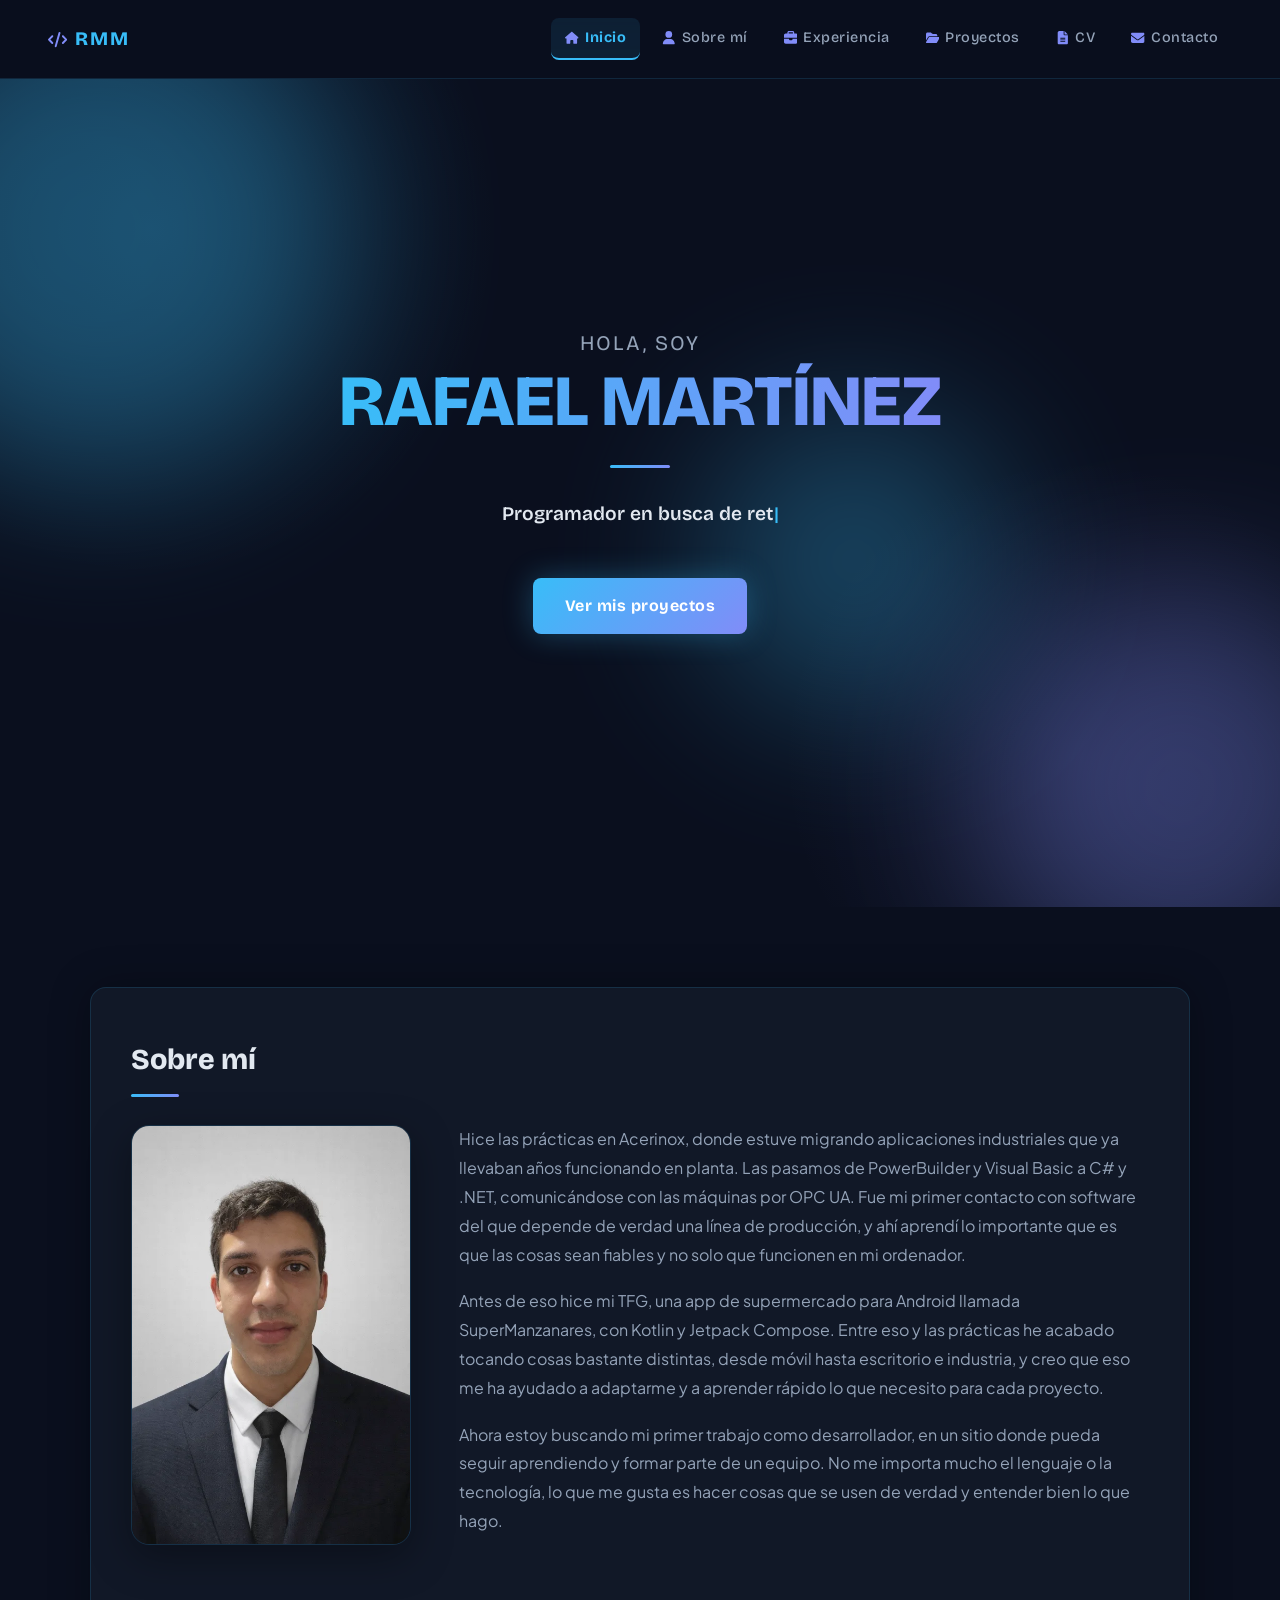
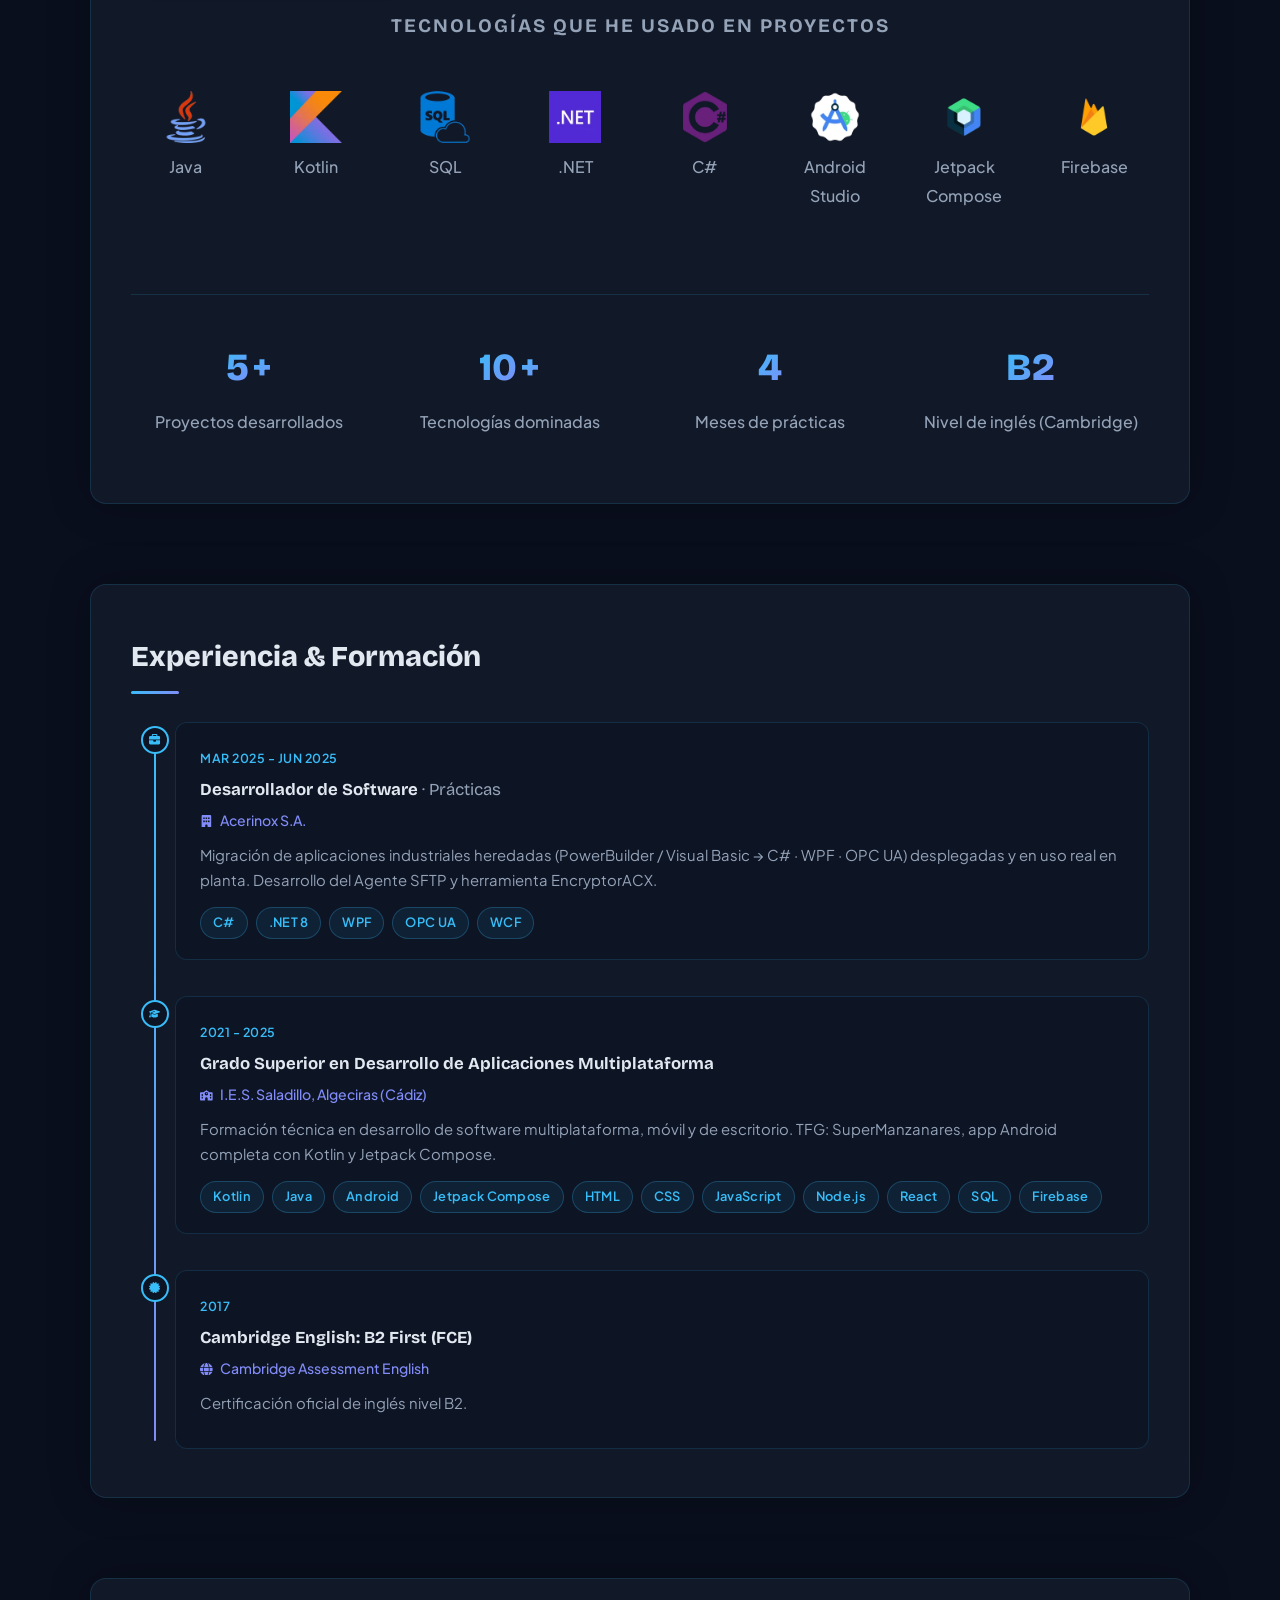
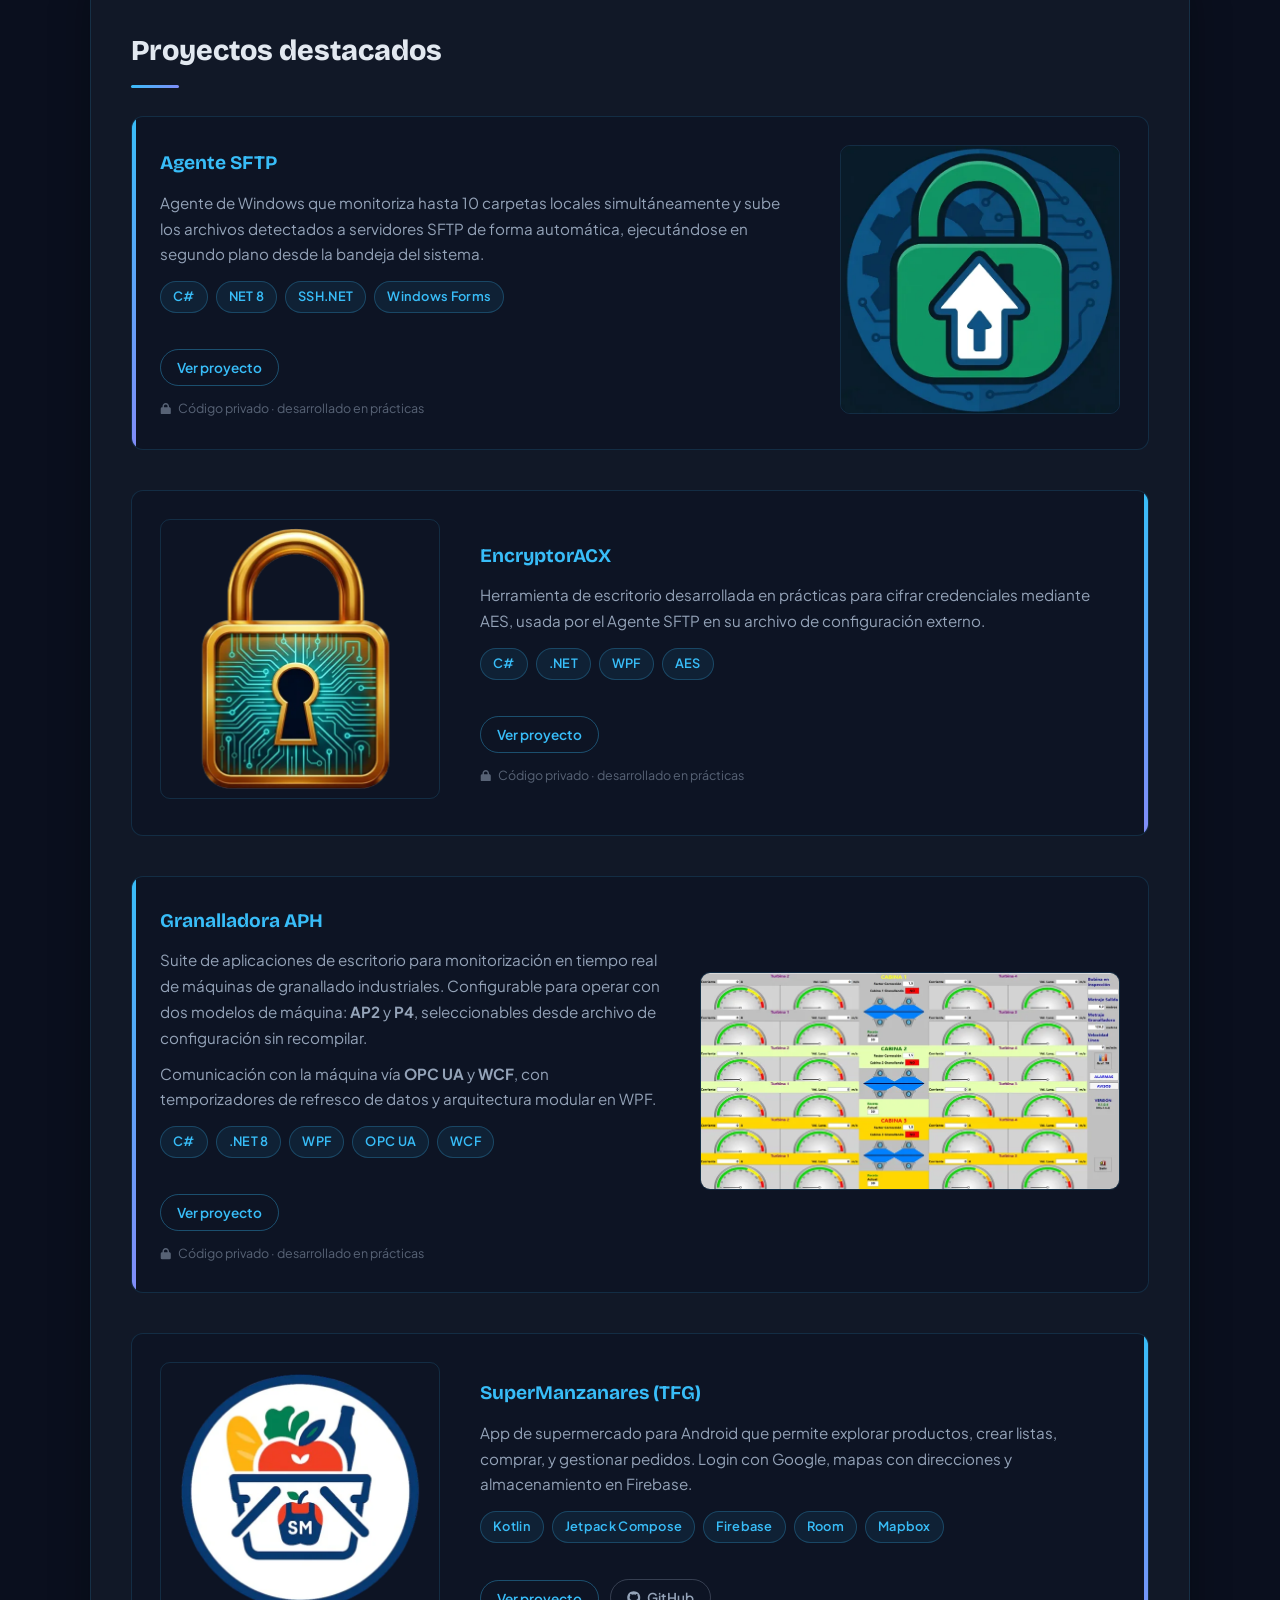
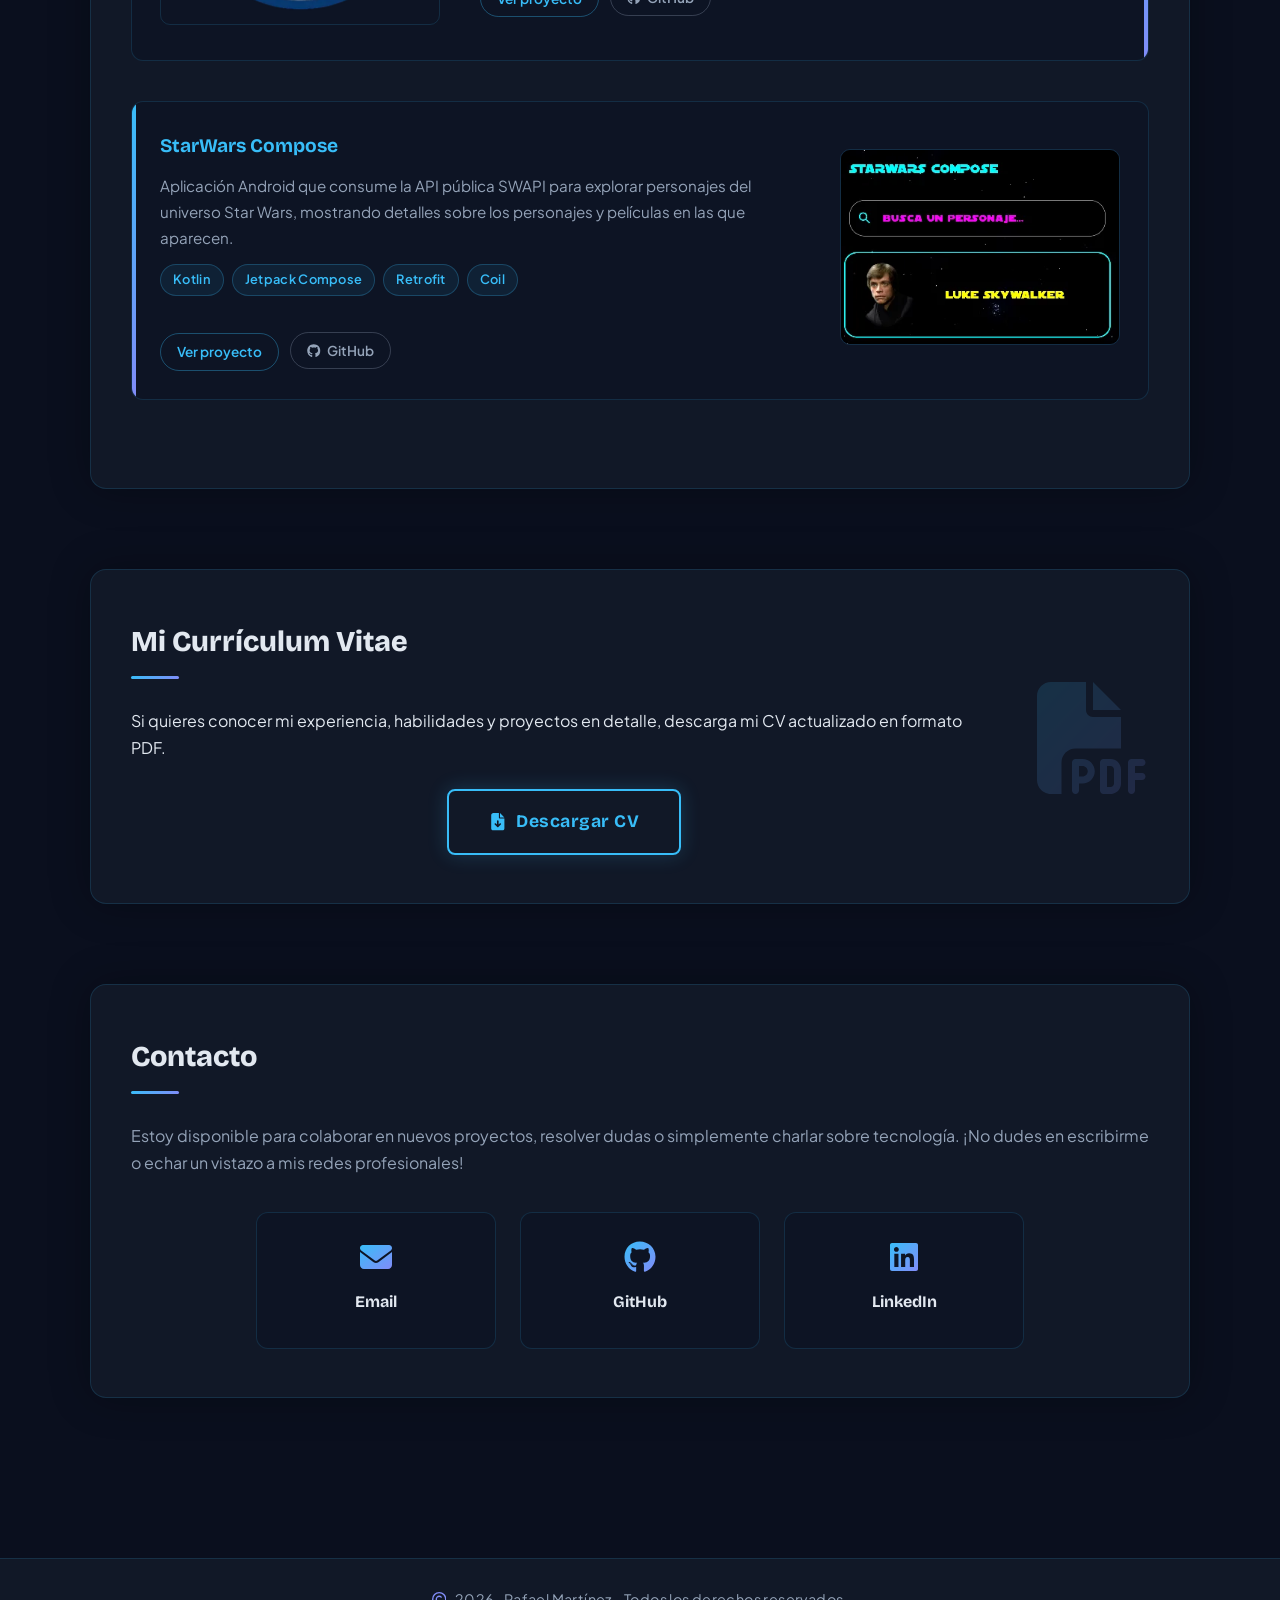
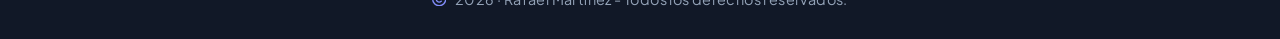
==== commit 6381a751: "improve about section text and clean up punctuation" ====
--- a/index.html
+++ b/index.html
@@ -210,30 +210,22 @@
                 </div>
                 <div class="about-text">
                     <p>
-                        Soy un programador de España con una mentalidad muy enfocada en crear software que funcione
-                        bien,
-                        que sea útil de verdad y que esté bien pensado por dentro. Me gusta organizar el código para que
-                        sea
-                        fácil de mantener y de entender por cualquier compañero que venga después. Disfruto de los retos
-                        técnicos,
-                        sobre todo cuando implican resolver problemas reales con soluciones limpias y eficientes.
+                        Hice las prácticas en Acerinox, donde estuve migrando aplicaciones industriales que ya
+                        llevaban años funcionando en planta. Las pasamos de PowerBuilder y Visual Basic a C# y .NET,
+                        comunicándose con las máquinas por OPC UA. Fue mi primer contacto con software del que depende
+                        de verdad una línea de producción, y ahí aprendí lo importante que es que las cosas sean
+                        fiables y no solo que funcionen en mi ordenador.
                     </p>
                     <p>
-                        A lo largo de mi formación y mis prácticas he trabajado en distintos tipos de aplicaciones,
-                        tanto móviles como de escritorio e industriales, y eso me ha ayudado a adaptarme rápido a
-                        distintas
-                        tecnologías
-                        y metodologías. Soy curioso, autodidacta, y me gusta ir siempre un paso más allá, ya sea
-                        aprendiendo por
-                        mi cuenta,
-                        haciendo pruebas o buscando nuevas formas de mejorar lo que ya funciona.
+                        Antes de eso hice mi TFG, una app de supermercado para Android llamada SuperManzanares, con
+                        Kotlin y Jetpack Compose. Entre eso y las prácticas he acabado tocando cosas bastante
+                        distintas, desde móvil hasta escritorio e industria, y creo que eso me ha ayudado a adaptarme
+                        y a aprender rápido lo que necesito para cada proyecto.
                     </p>
                     <p>
-                        Actualmente estoy buscando un entorno donde pueda seguir creciendo como desarrollador,
-                        rodeado de gente con la que aprender y aportar. No busco solo escribir líneas de código,
-                        sino formar parte de proyectos con sentido, donde se valore el esfuerzo y las ganas de hacer las
-                        cosas
-                        bien.
+                        Ahora estoy buscando mi primer trabajo como desarrollador, en un sitio donde pueda seguir
+                        aprendiendo y formar parte de un equipo. No me importa mucho el lenguaje o la tecnología, lo
+                        que me gusta es hacer cosas que se usen de verdad y entender bien lo que hago.
                     </p>
                 </div>
             </div>
@@ -313,7 +305,7 @@
                             <use href="#i-briefcase" />
                         </svg></div>
                     <div class="timeline-content">
-                        <span class="timeline-date">Mar 2025 – Jun 2025</span>
+                        <span class="timeline-date">Mar 2025 - Jun 2025</span>
                         <h3 class="timeline-title">Desarrollador de Software <span class="timeline-type">·
                                 Prácticas</span></h3>
                         <span class="timeline-company"><svg class="icon" aria-hidden="true">
@@ -337,7 +329,7 @@
                             <use href="#i-graduation-cap" />
                         </svg></div>
                     <div class="timeline-content">
-                        <span class="timeline-date">2021 – 2025</span>
+                        <span class="timeline-date">2021 - 2025</span>
                         <h3 class="timeline-title">Grado Superior en Desarrollo de Aplicaciones Multiplataforma</h3>
                         <span class="timeline-company"><svg class="icon" aria-hidden="true">
                                 <use href="#i-school" />
@@ -547,7 +539,7 @@
     <footer>
         <p><svg class="icon" aria-hidden="true">
                 <use href="#i-copyright" />
-            </svg> <span id="year"></span> · Rafael Martínez — Todos los derechos reservados. </p>
+            </svg> <span id="year"></span> · Rafael Martínez - Todos los derechos reservados. </p>
     </footer>
 
     <button id="back-to-top" aria-label="Volver arriba">
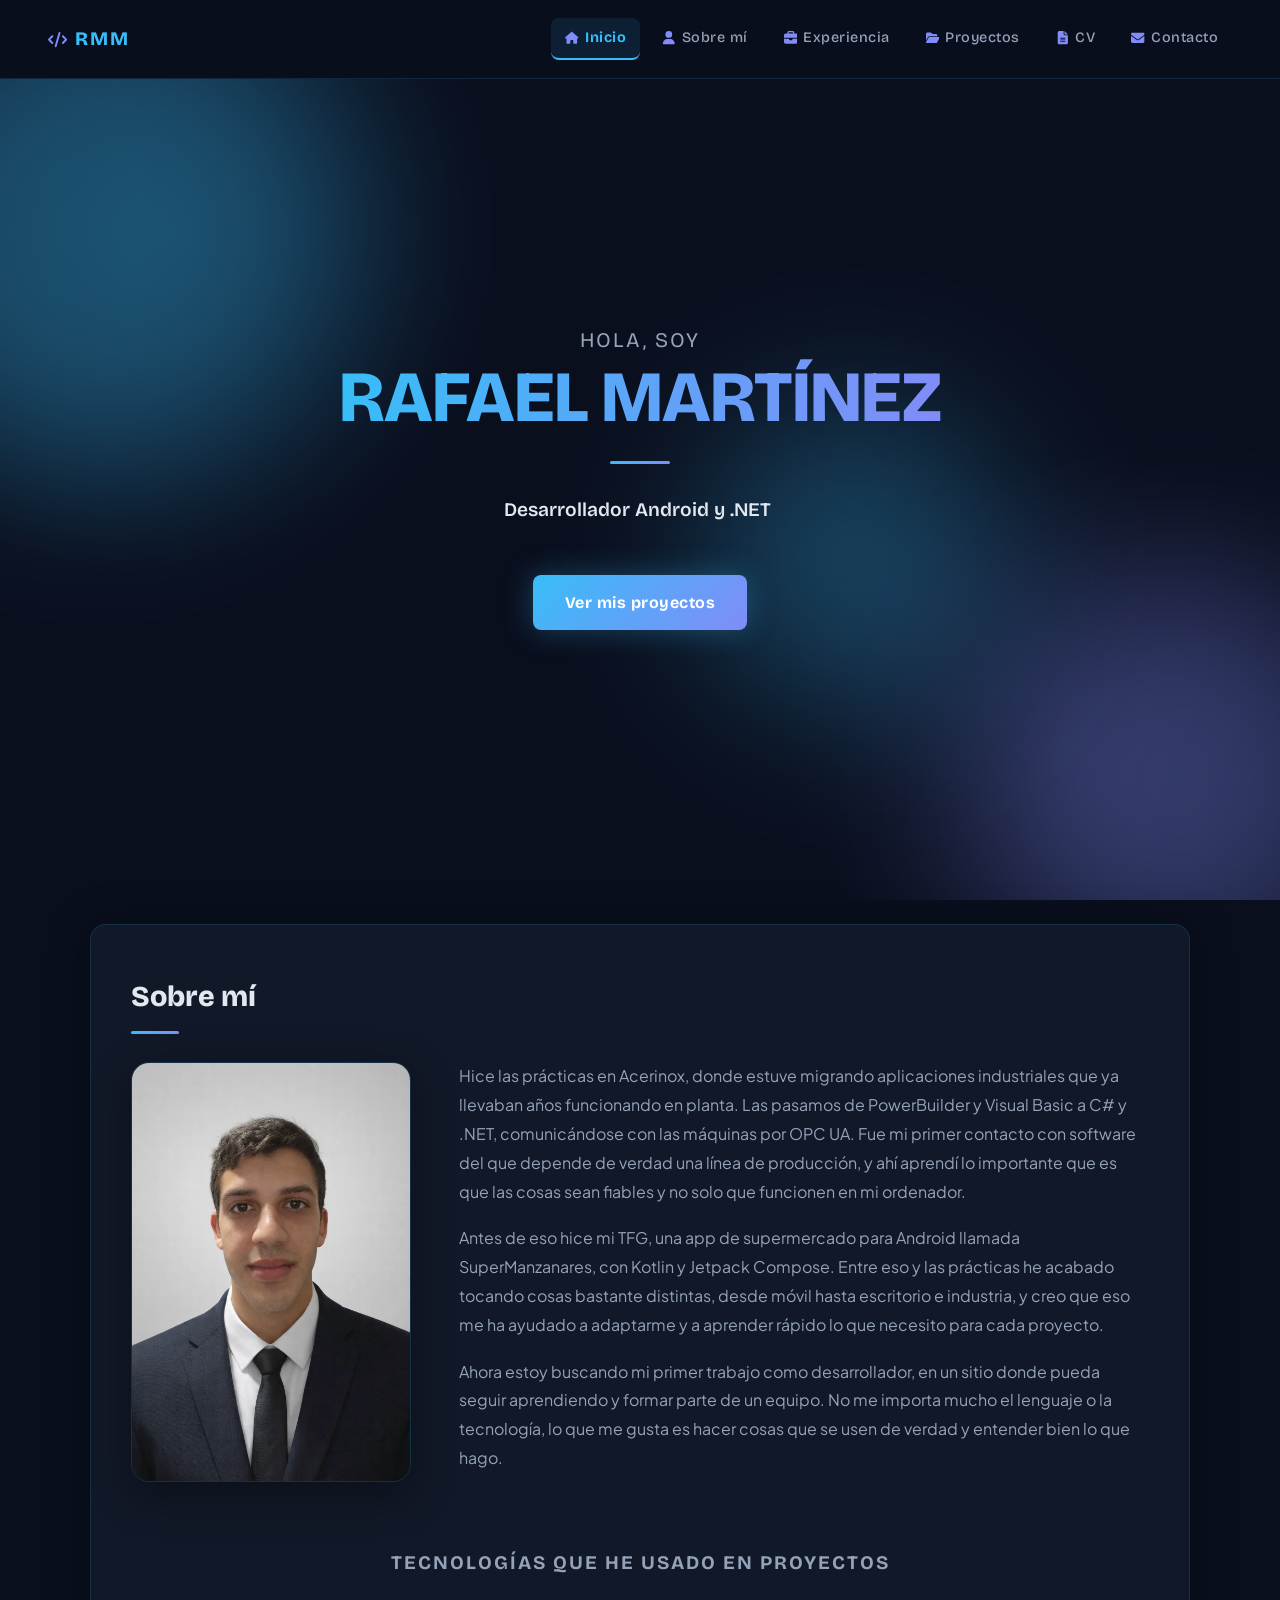
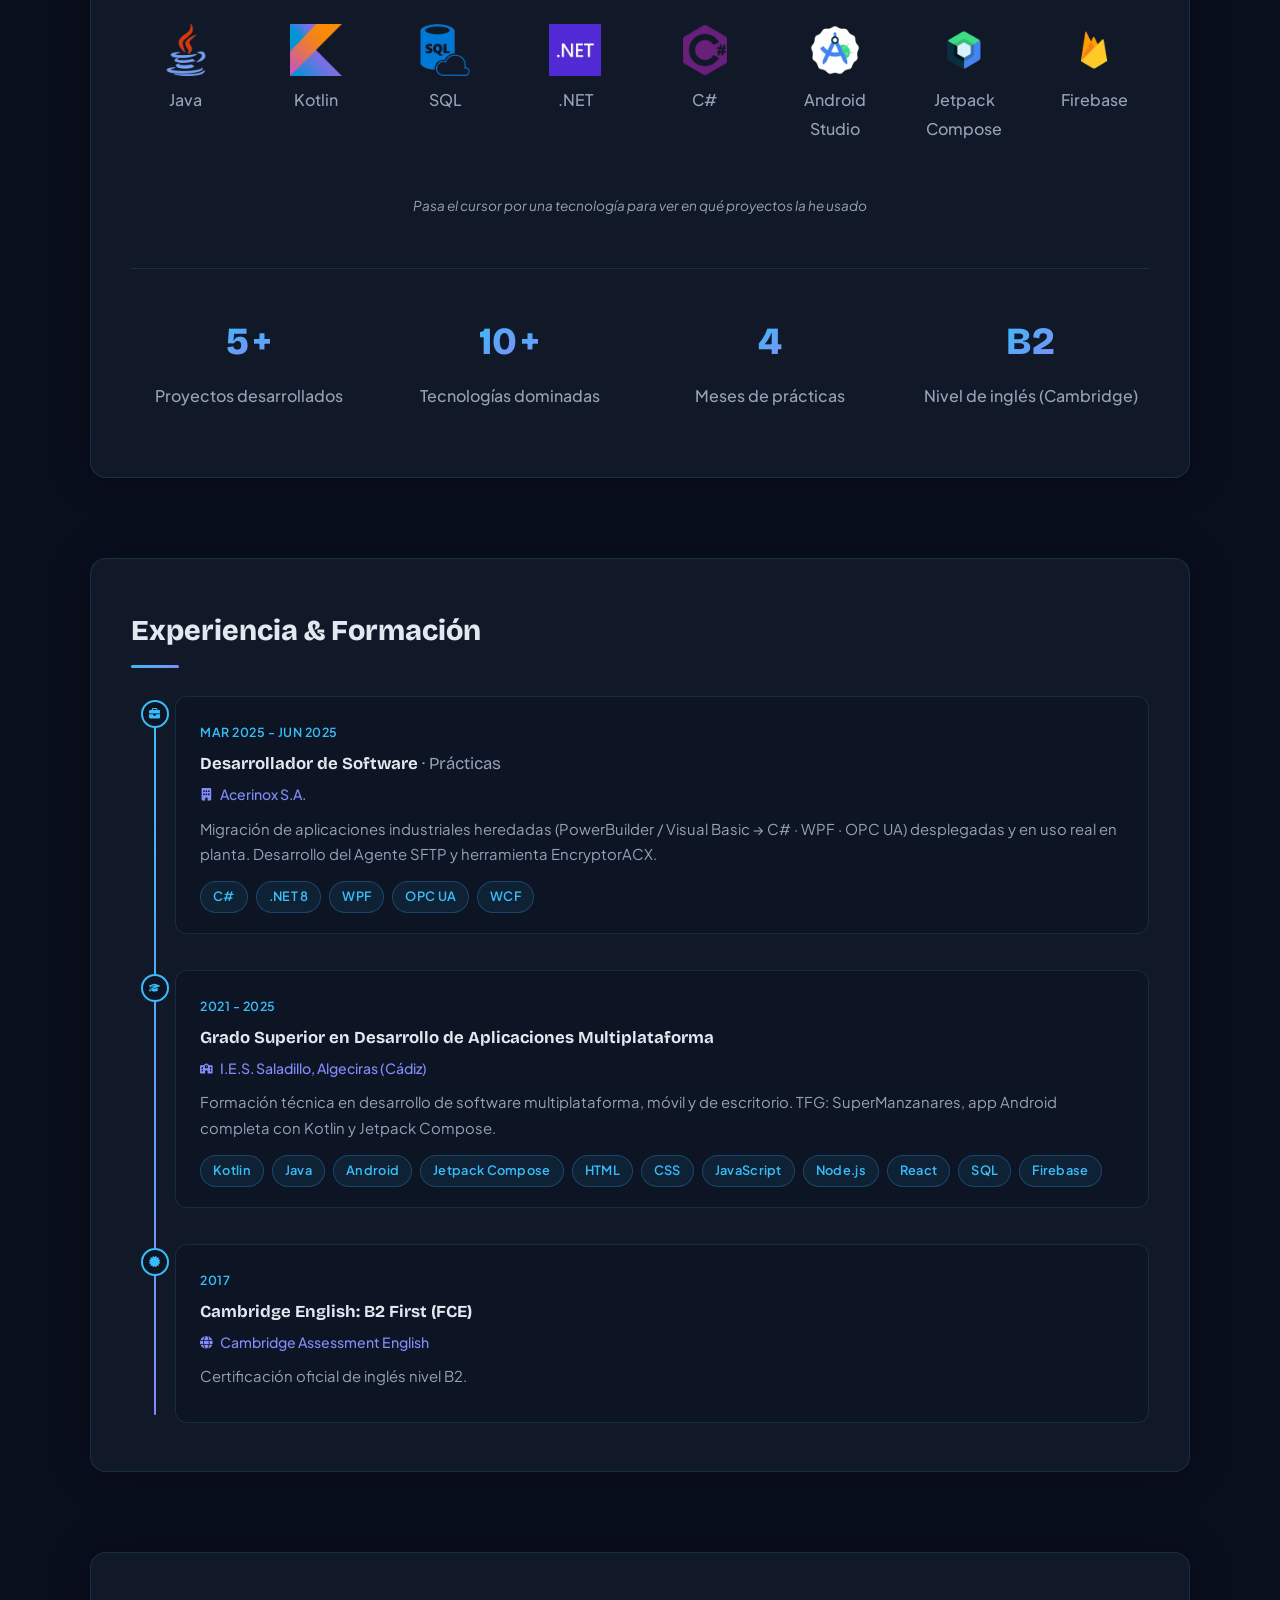
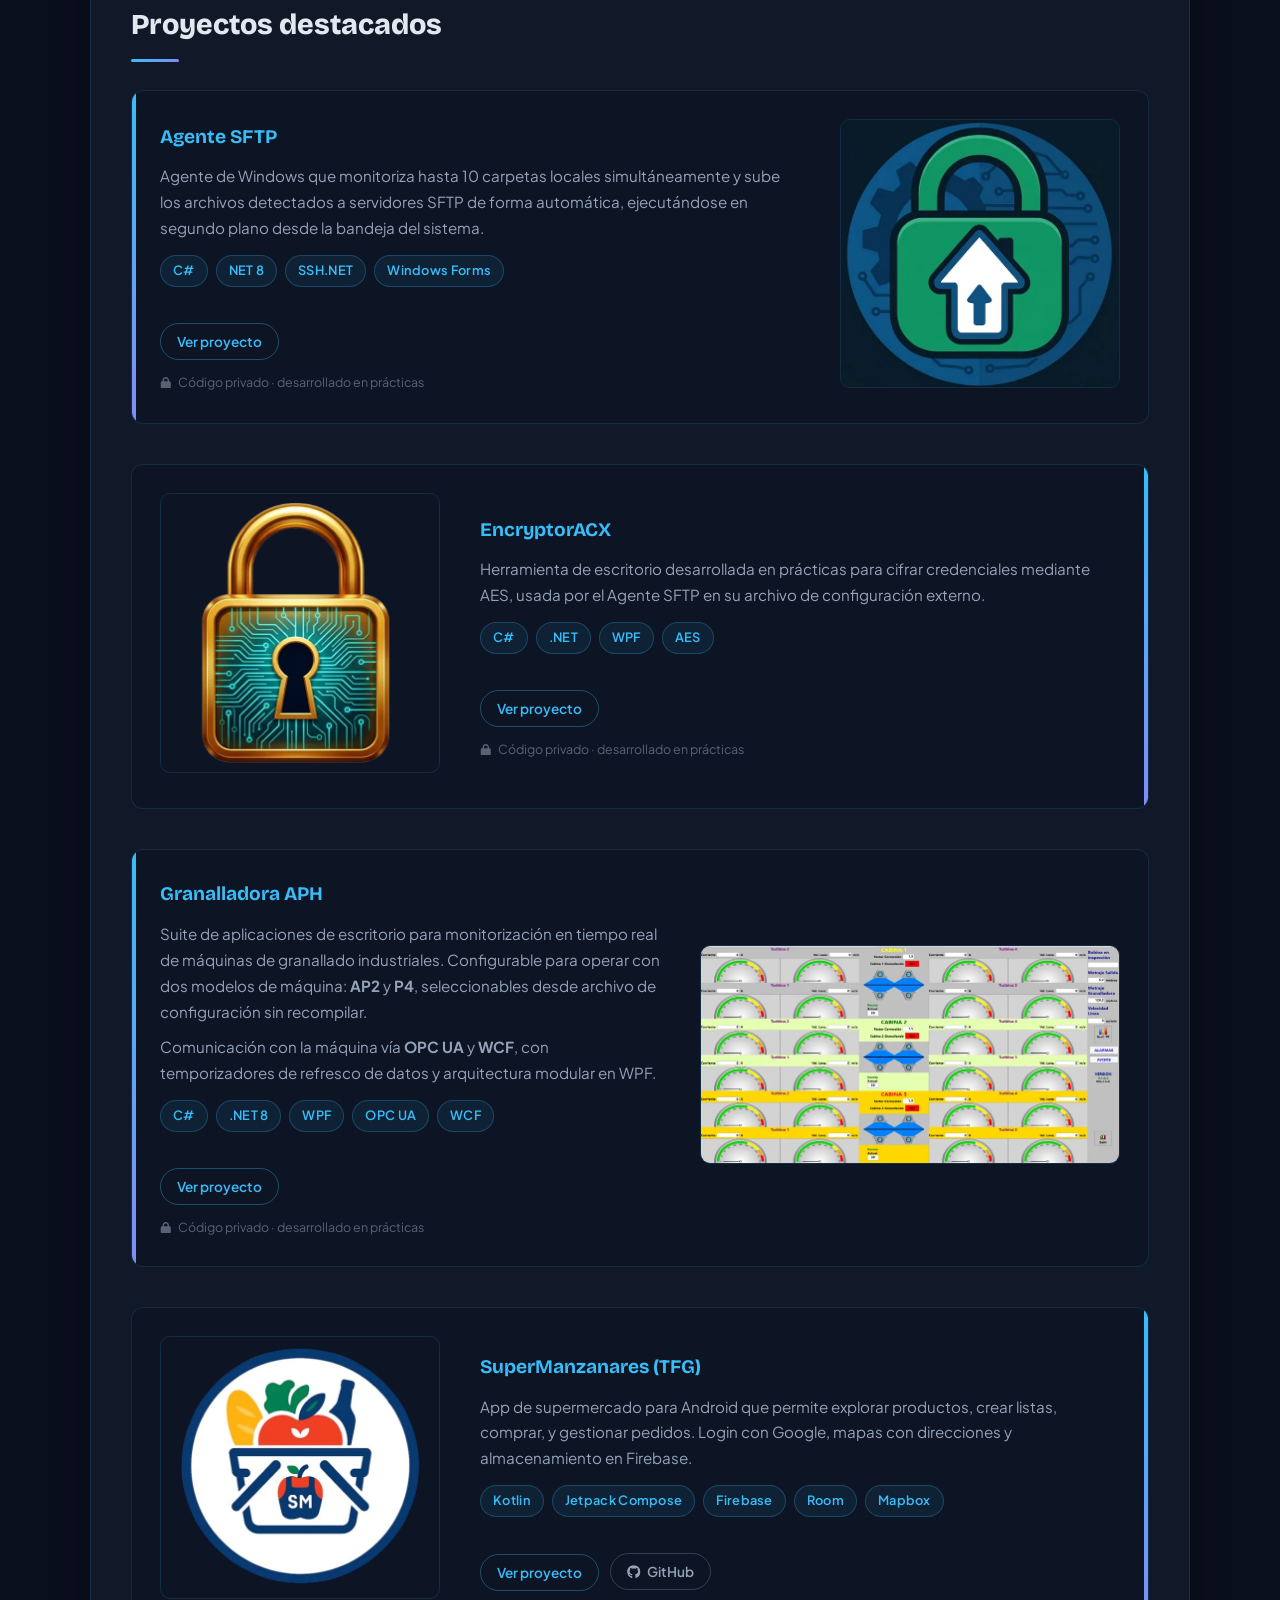
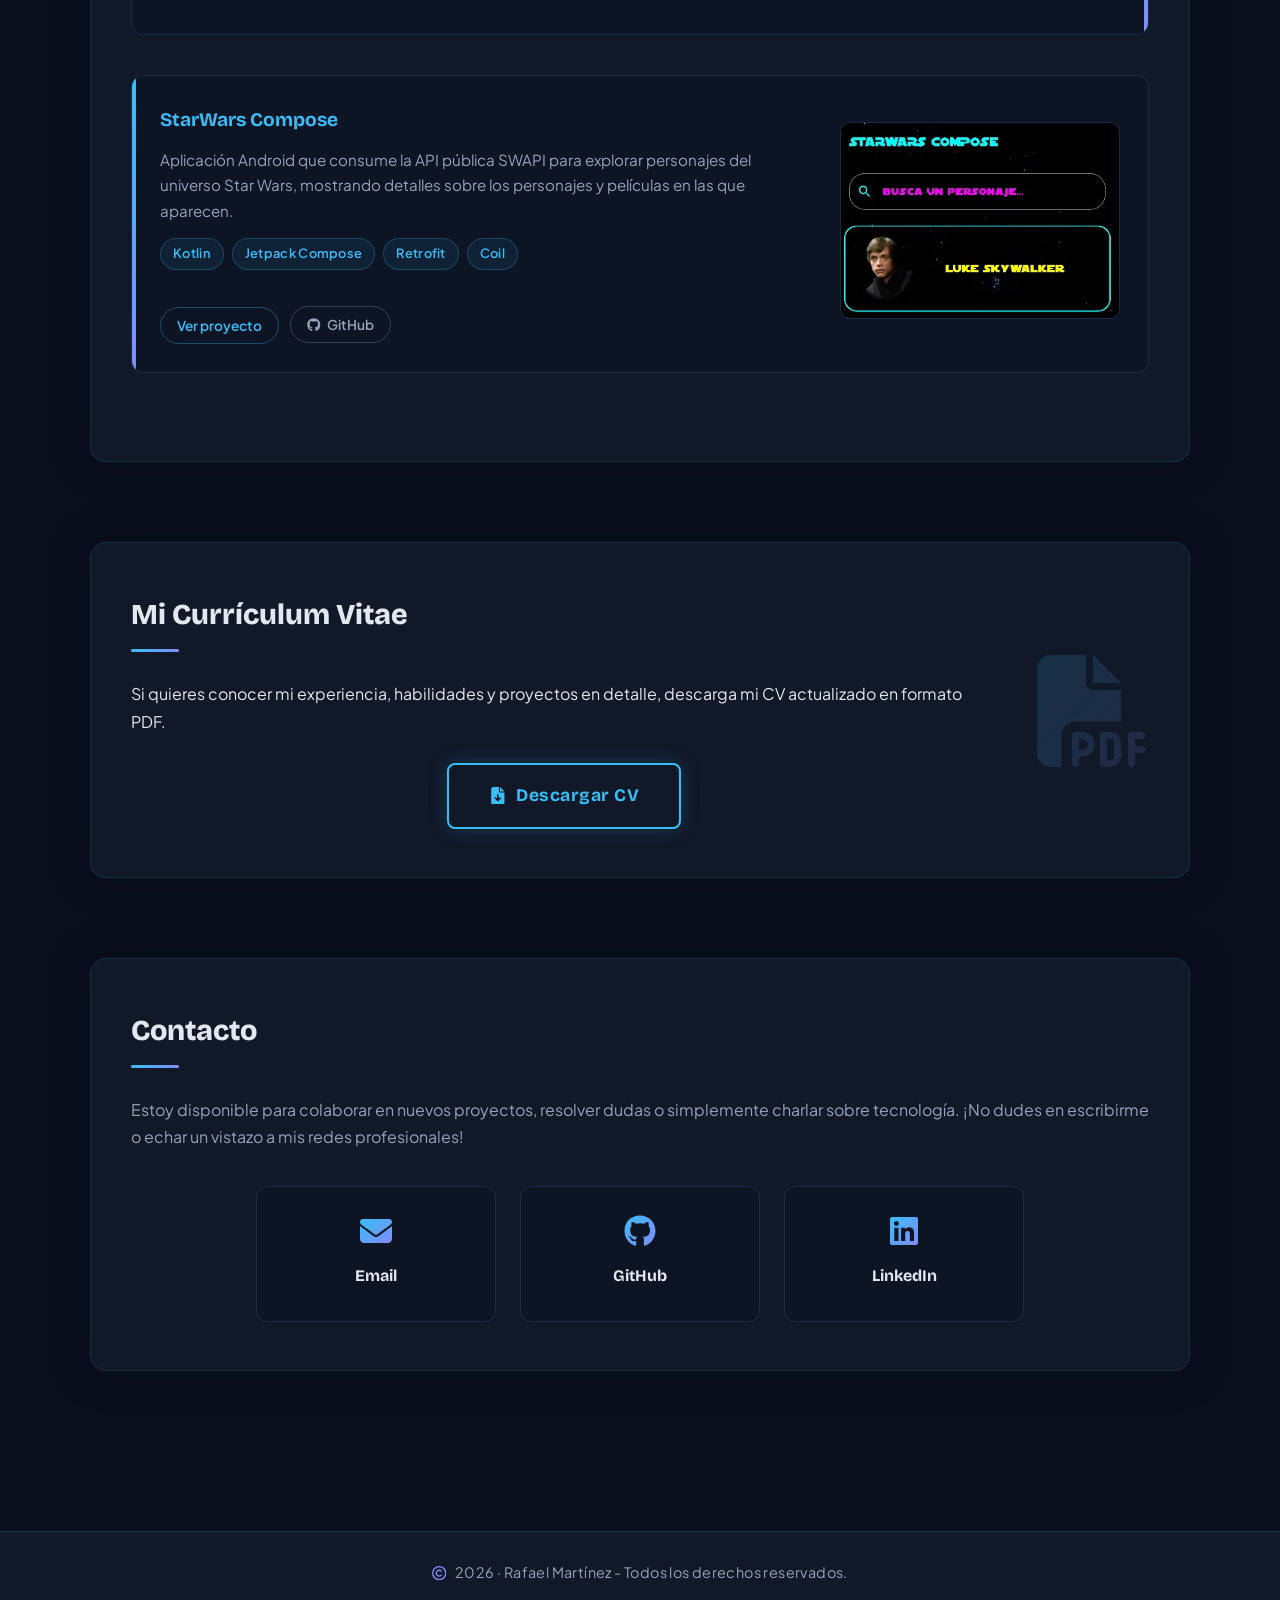
==== commit 2ea07da2: "make tech stack interactive and improve hero section" ====
--- a/index.html
+++ b/index.html
@@ -192,8 +192,8 @@
         <div class="home-text">
             <h1>Hola, soy <span class="highlight">Rafael Martínez</span></h1>
             <div class="underline"></div>
-            <p class="subtitle" data-text="Programador en busca de retos reales"></p>
-            <p class="pitch" data-text="Desarrollo aplicaciones robustas, limpias y fáciles de mantener."></p>
+            <p class="subtitle" data-text="Desarrollador Android y .NET"></p>
+            <p class="pitch" data-text="Software que se usa de verdad."></p>
             <a href="#projects" class="btn">Ver mis proyectos</a>
         </div>
     </header>
@@ -233,42 +233,45 @@
             <div class="skills">
                 <h3>Tecnologías que he usado en proyectos</h3>
                 <div class="tech-grid">
-                    <div class="tech-item">
-                        <img src="img/java.webp" alt="Java" title="Java" width="128" height="128" loading="lazy">
+                    <div class="tech-item" data-projects="Formación (Grado Superior)">
+                        <img src="img/java.webp" alt="Java" width="128" height="128" loading="lazy">
                         <p>Java</p>
                     </div>
-                    <div class="tech-item">
-                        <img src="img/kotlin1.webp" alt="Kotlin" title="Kotlin" width="128" height="128" loading="lazy">
+                    <div class="tech-item" data-projects="SuperManzanares, StarWars Compose">
+                        <img src="img/kotlin1.webp" alt="Kotlin" width="128" height="128" loading="lazy">
                         <p>Kotlin</p>
                     </div>
-                    <div class="tech-item">
-                        <img src="img/sql.webp" alt="SQL" title="SQL" width="128" height="128" loading="lazy">
+                    <div class="tech-item" data-projects="SuperManzanares">
+                        <img src="img/sql.webp" alt="SQL" width="128" height="128" loading="lazy">
                         <p>SQL</p>
                     </div>
-                    <div class="tech-item">
-                        <img src="img/net1.webp" alt=".NET" title=".NET" width="128" height="128" loading="lazy">
+                    <div class="tech-item" data-projects="Agente SFTP, EncryptorACX, Granalladora">
+                        <img src="img/net1.webp" alt=".NET" width="128" height="128" loading="lazy">
                         <p>.NET</p>
                     </div>
-                    <div class="tech-item">
-                        <img src="img/csharp.webp" alt="C#" title="C#" width="128" height="128" loading="lazy">
+                    <div class="tech-item" data-projects="Agente SFTP, EncryptorACX, Granalladora">
+                        <img src="img/csharp.webp" alt="C#" width="128" height="128" loading="lazy">
                         <p>C#</p>
                     </div>
-                    <div class="tech-item">
-                        <img src="img/android_studio1.webp" alt="Android Studio" title="Android Studio" width="128"
-                            height="128" loading="lazy">
+                    <div class="tech-item" data-projects="SuperManzanares, StarWars Compose">
+                        <img src="img/android_studio1.webp" alt="Android Studio" width="128" height="128"
+                            loading="lazy">
                         <p>Android Studio</p>
                     </div>
-                    <div class="tech-item">
-                        <img src="img/jetpackcompose.webp" alt="Jetpack Compose" title="Jetpack Compose" width="128"
-                            height="128" loading="lazy">
+                    <div class="tech-item" data-projects="SuperManzanares, StarWars Compose">
+                        <img src="img/jetpackcompose.webp" alt="Jetpack Compose" width="128" height="128"
+                            loading="lazy">
                         <p>Jetpack Compose</p>
                     </div>
-                    <div class="tech-item">
-                        <img src="img/firebase.webp" alt="Firebase" title="Firebase" width="128" height="128"
-                            loading="lazy">
+                    <div class="tech-item" data-projects="SuperManzanares">
+                        <img src="img/firebase.webp" alt="Firebase" width="128" height="128" loading="lazy">
                         <p>Firebase</p>
                     </div>
                 </div>
+                <p class="tech-detail" id="tech-detail">
+                    <span class="tech-detail-hint">Pasa el cursor por una tecnología para ver en qué proyectos la he
+                        usado</span>
+                </p>
             </div>
 
             <div class="stats">
--- a/css/style.css
+++ b/css/style.css
@@ -208,7 +208,8 @@
   position: relative;
   overflow: hidden;
   background: var(--bg);
-  min-height: 92vh;
+  min-height: calc(100vh - 79px);
+  min-height: calc(100dvh - 79px);
   display: flex;
   align-items: center;
   justify-content: center;
@@ -439,7 +440,7 @@
 /* ============================= */
 
 main {
-  padding: 80px 24px;
+  padding: 24px 24px 80px;
 }
 
 section {
@@ -550,22 +551,25 @@
 .tech-grid {
   display: grid;
   grid-template-columns: repeat(auto-fit, minmax(100px, 1fr));
+  align-items: start;
   gap: 20px;
   margin-top: 20px;
 }
 
 .tech-item {
+  position: relative;
   display: flex;
   flex-direction: column;
   align-items: center;
-  padding: 16px 8px;
+  padding: 12px 8px;
   border-radius: 12px;
   border: 1px solid transparent;
   transition: all 0.3s ease;
   cursor: default;
 }
 
-.tech-item:hover {
+.tech-item:hover,
+.tech-item.selected {
   border-color: rgba(56, 189, 248, 0.35);
   background: rgba(56, 189, 248, 0.06);
   transform: translateY(-6px);
@@ -588,17 +592,37 @@
   transition: color 0.3s ease;
 }
 
-.tech-item:hover img {
+.tech-item:hover img,
+.tech-item.selected img {
   transform: scale(1.2);
   filter: drop-shadow(0 0 8px rgba(56, 189, 248, 0.4));
 }
 
-.tech-item:hover p {
+.tech-item:hover p,
+.tech-item.selected p {
   color: var(--accent);
 }
 
-.tech-item:hover p {
+/* Línea de detalle que muestra los proyectos de cada tecnología */
+.tech-detail {
+  margin-top: 16px;
+  min-height: 26px;
+  text-align: center;
+  font-size: 0.92rem;
+  color: var(--text);
+  transition: opacity 0.2s ease;
+}
+
+.tech-detail strong {
   color: var(--accent);
+  font-weight: 700;
+  margin-right: 4px;
+}
+
+.tech-detail-hint {
+  color: var(--text-muted);
+  font-style: italic;
+  font-size: 0.85rem;
 }
 
 /* ============================= */
@@ -1231,6 +1255,132 @@
 }
 
 /* ============================= */
+/* BACK TO TOP */
+/* ============================= */
+
+#back-to-top {
+  position: fixed;
+  bottom: 32px;
+  right: 32px;
+  z-index: 999;
+  width: 44px;
+  height: 44px;
+  border-radius: 50%;
+  border: 1px solid rgba(56, 189, 248, 0.35);
+  background: rgba(10, 15, 30, 0.85);
+  backdrop-filter: blur(10px);
+  color: var(--accent);
+  font-size: 1rem;
+  cursor: pointer;
+  display: flex;
+  align-items: center;
+  justify-content: center;
+  opacity: 0;
+  visibility: hidden;
+  transform: translateY(12px);
+  transition: opacity 0.3s ease, transform 0.3s ease, visibility 0.3s ease, border-color 0.2s ease;
+}
+
+#back-to-top.visible {
+  opacity: 1;
+  visibility: visible;
+  transform: translateY(0);
+}
+
+#back-to-top:hover {
+  border-color: rgba(56, 189, 248, 0.7);
+  box-shadow: 0 0 20px rgba(56, 189, 248, 0.2);
+}
+
+/* ============================= */
+/* CURSOR SPOTLIGHT */
+/* ============================= */
+
+#cursor-spotlight {
+  position: fixed;
+  top: 0;
+  left: 0;
+  width: 500px;
+  height: 500px;
+  border-radius: 50%;
+  background: radial-gradient(circle, rgba(56, 189, 248, 0.07) 0%, transparent 70%);
+  pointer-events: none;
+  z-index: 9999;
+  transform: translate(-50%, -50%);
+  transition: opacity 0.3s ease;
+  opacity: 0;
+}
+
+/* ============================= */
+/* 404 PAGE */
+/* ============================= */
+
+.page-404 {
+  height: 100vh;
+  overflow: hidden;
+  display: flex;
+  flex-direction: column;
+}
+
+.not-found {
+  flex: 1;
+  display: flex;
+  flex-direction: column;
+  align-items: center;
+  justify-content: center;
+  text-align: center;
+  padding: 24px;
+  gap: 16px;
+}
+
+.not-found-code {
+  font-family: "Bricolage Grotesque", sans-serif;
+  font-size: clamp(4rem, 12vw, 6rem) !important;
+  font-weight: 800;
+  background: var(--gradient);
+  -webkit-background-clip: text;
+  background-clip: text;
+  color: transparent;
+  line-height: 1;
+  margin: 0;
+}
+
+.not-found h1 {
+  font-size: clamp(1.4rem, 4vw, 2rem);
+  font-weight: 700;
+  color: var(--text);
+  margin: 0;
+}
+
+.not-found>p {
+  color: var(--text-muted);
+  font-size: 1rem;
+  margin: 0;
+}
+
+.not-found-btn {
+  display: inline-flex;
+  align-items: center;
+  gap: 8px;
+  margin-top: 8px;
+  padding: 12px 28px;
+  border-radius: 30px;
+  background: transparent;
+  border: 1px solid rgba(56, 189, 248, 0.4);
+  color: var(--accent);
+  font-weight: 600;
+  font-size: 0.95rem;
+  text-decoration: none;
+  transition: all 0.2s ease;
+}
+
+.not-found-btn:hover {
+  background: rgba(56, 189, 248, 0.08);
+  border-color: var(--accent);
+  box-shadow: 0 0 20px rgba(56, 189, 248, 0.15);
+}
+
+/* ============================= */
 /* MEDIA QUERIES - MÓVIL */
 /* ============================= */
 
@@ -1238,6 +1388,11 @@
 
   html {
     scroll-padding-top: 60px;
+  }
+
+  header {
+    min-height: calc(100vh - 67px);
+    min-height: calc(100dvh - 67px);
   }
 
   .navbar {
@@ -1326,11 +1481,6 @@
     gap: 12px;
   }
 
-  .tech-item img {
-    width: 44px;
-    height: 44px;
-  }
-
   .project-row,
   .project-row.reverse {
     flex-direction: column;
@@ -1432,130 +1582,4 @@
   .stat-suffix {
     font-size: 2rem;
   }
-}
-
-/* ============================= */
-/* BACK TO TOP */
-/* ============================= */
-
-#back-to-top {
-  position: fixed;
-  bottom: 32px;
-  right: 32px;
-  z-index: 999;
-  width: 44px;
-  height: 44px;
-  border-radius: 50%;
-  border: 1px solid rgba(56, 189, 248, 0.35);
-  background: rgba(10, 15, 30, 0.85);
-  backdrop-filter: blur(10px);
-  color: var(--accent);
-  font-size: 1rem;
-  cursor: pointer;
-  display: flex;
-  align-items: center;
-  justify-content: center;
-  opacity: 0;
-  visibility: hidden;
-  transform: translateY(12px);
-  transition: opacity 0.3s ease, transform 0.3s ease, visibility 0.3s ease, border-color 0.2s ease;
-}
-
-#back-to-top.visible {
-  opacity: 1;
-  visibility: visible;
-  transform: translateY(0);
-}
-
-#back-to-top:hover {
-  border-color: rgba(56, 189, 248, 0.7);
-  box-shadow: 0 0 20px rgba(56, 189, 248, 0.2);
-}
-
-/* ============================= */
-/* CURSOR SPOTLIGHT */
-/* ============================= */
-
-#cursor-spotlight {
-  position: fixed;
-  top: 0;
-  left: 0;
-  width: 500px;
-  height: 500px;
-  border-radius: 50%;
-  background: radial-gradient(circle, rgba(56, 189, 248, 0.07) 0%, transparent 70%);
-  pointer-events: none;
-  z-index: 9999;
-  transform: translate(-50%, -50%);
-  transition: opacity 0.3s ease;
-  opacity: 0;
-}
-
-/* ============================= */
-/* 404 PAGE */
-/* ============================= */
-
-.page-404 {
-  height: 100vh;
-  overflow: hidden;
-  display: flex;
-  flex-direction: column;
-}
-
-.not-found {
-  flex: 1;
-  display: flex;
-  flex-direction: column;
-  align-items: center;
-  justify-content: center;
-  text-align: center;
-  padding: 24px;
-  gap: 16px;
-}
-
-.not-found-code {
-  font-family: "Bricolage Grotesque", sans-serif;
-  font-size: clamp(4rem, 12vw, 6rem) !important;
-  font-weight: 800;
-  background: var(--gradient);
-  -webkit-background-clip: text;
-  background-clip: text;
-  color: transparent;
-  line-height: 1;
-  margin: 0;
-}
-
-.not-found h1 {
-  font-size: clamp(1.4rem, 4vw, 2rem);
-  font-weight: 700;
-  color: var(--text);
-  margin: 0;
-}
-
-.not-found>p {
-  color: var(--text-muted);
-  font-size: 1rem;
-  margin: 0;
-}
-
-.not-found-btn {
-  display: inline-flex;
-  align-items: center;
-  gap: 8px;
-  margin-top: 8px;
-  padding: 12px 28px;
-  border-radius: 30px;
-  background: transparent;
-  border: 1px solid rgba(56, 189, 248, 0.4);
-  color: var(--accent);
-  font-weight: 600;
-  font-size: 0.95rem;
-  text-decoration: none;
-  transition: all 0.2s ease;
-}
-
-.not-found-btn:hover {
-  background: rgba(56, 189, 248, 0.08);
-  border-color: var(--accent);
-  box-shadow: 0 0 20px rgba(56, 189, 248, 0.15);
 }
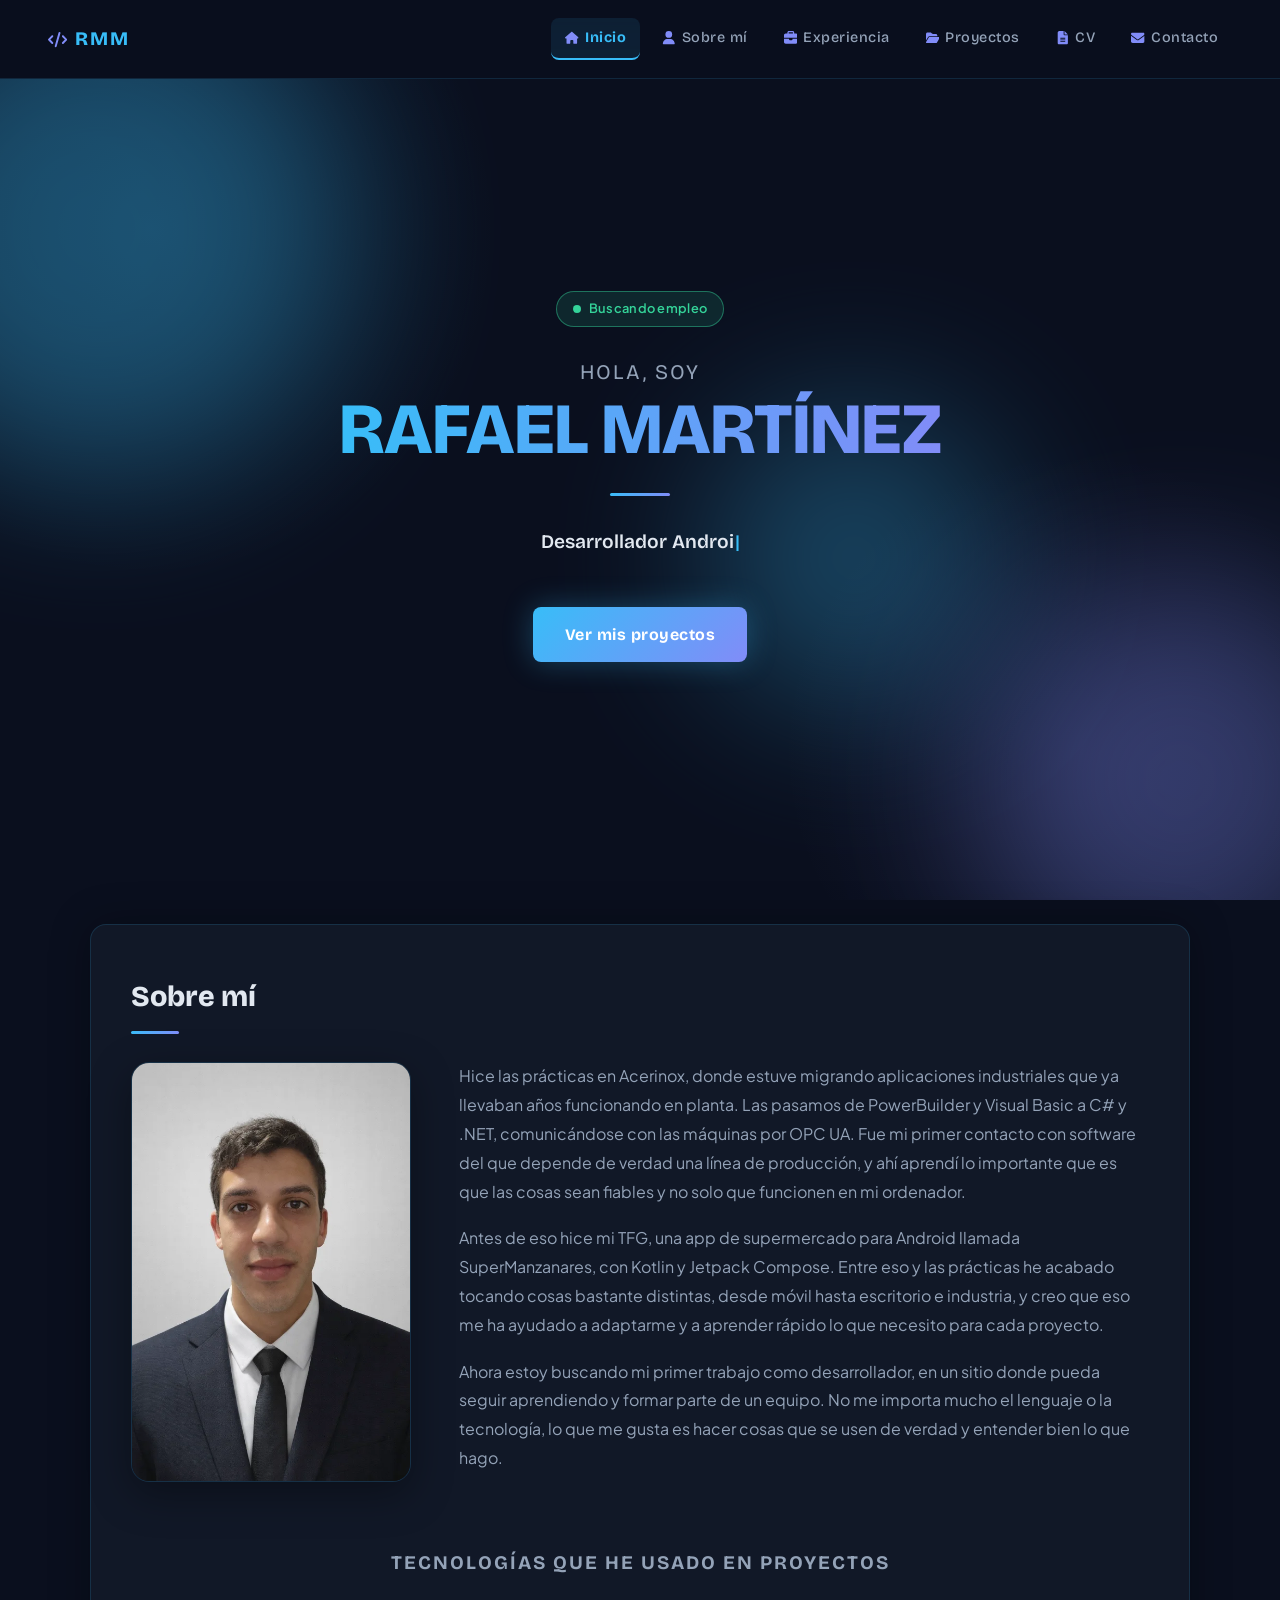
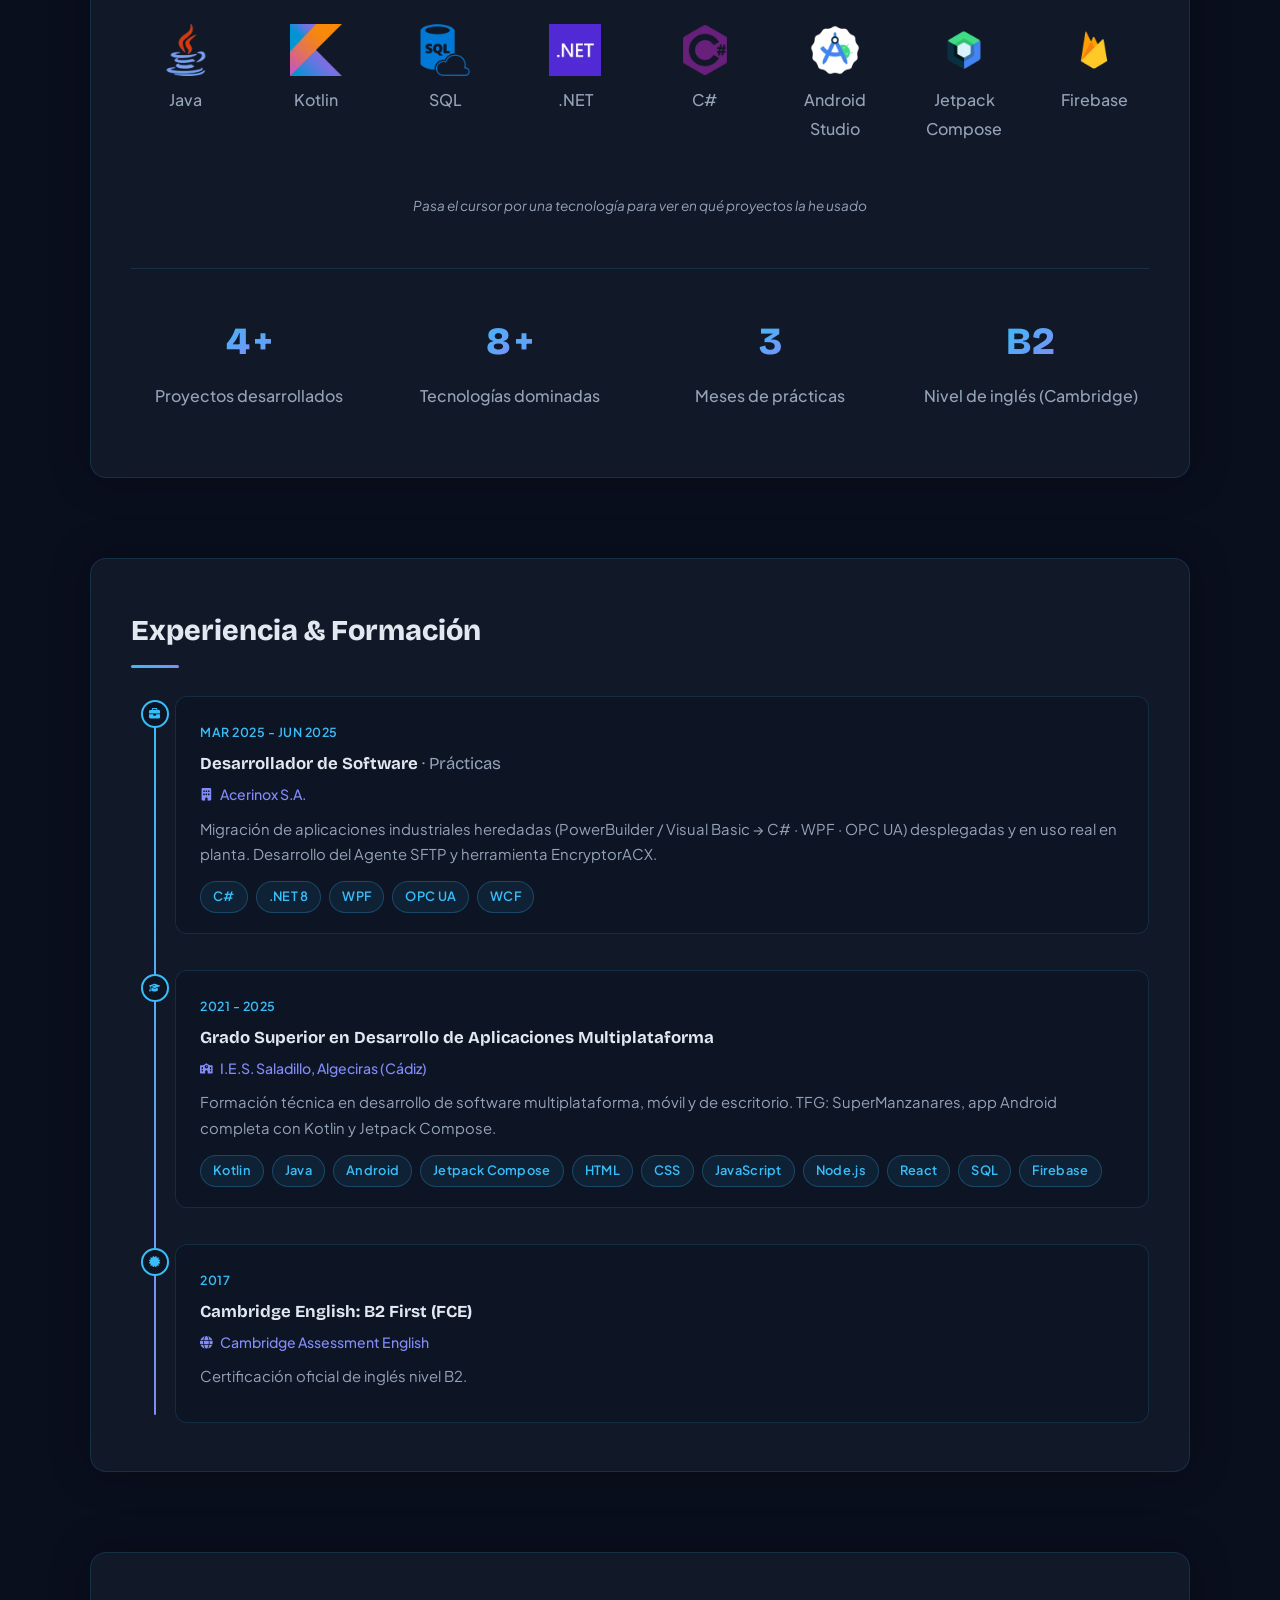
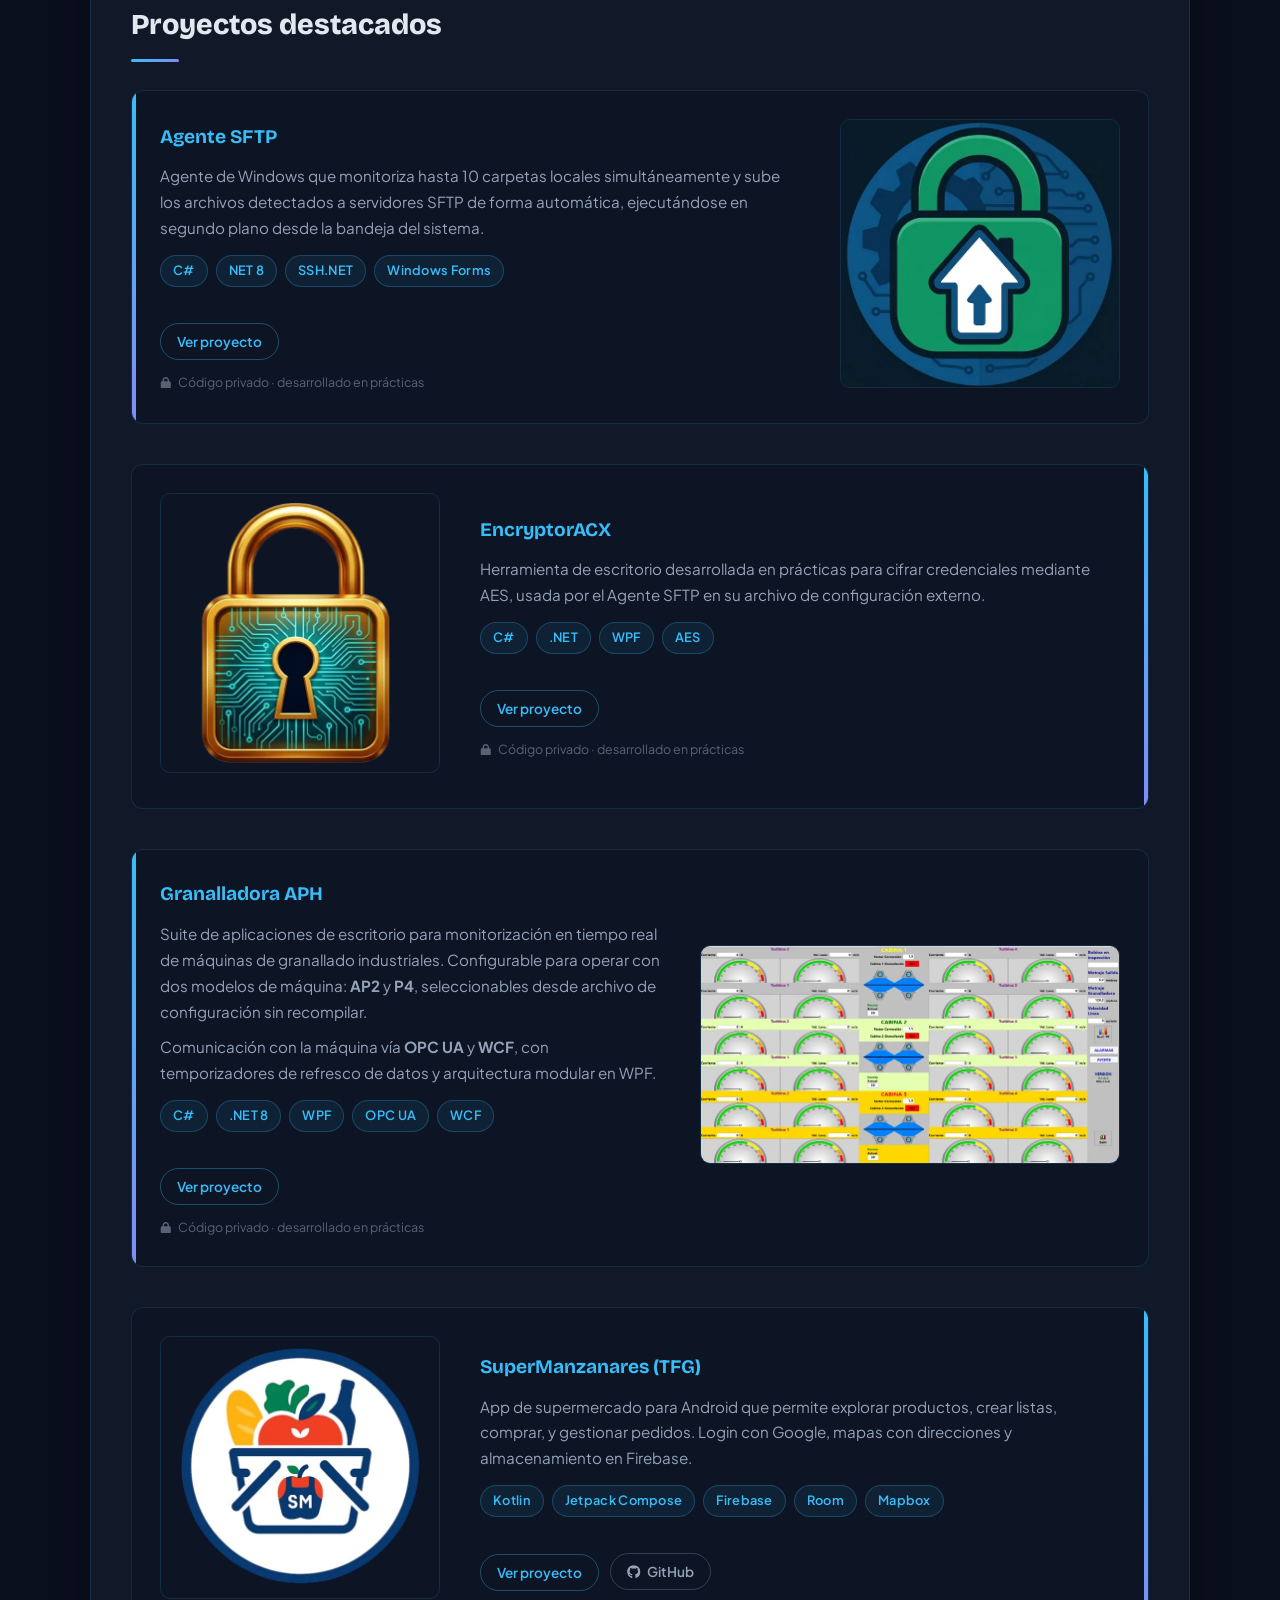
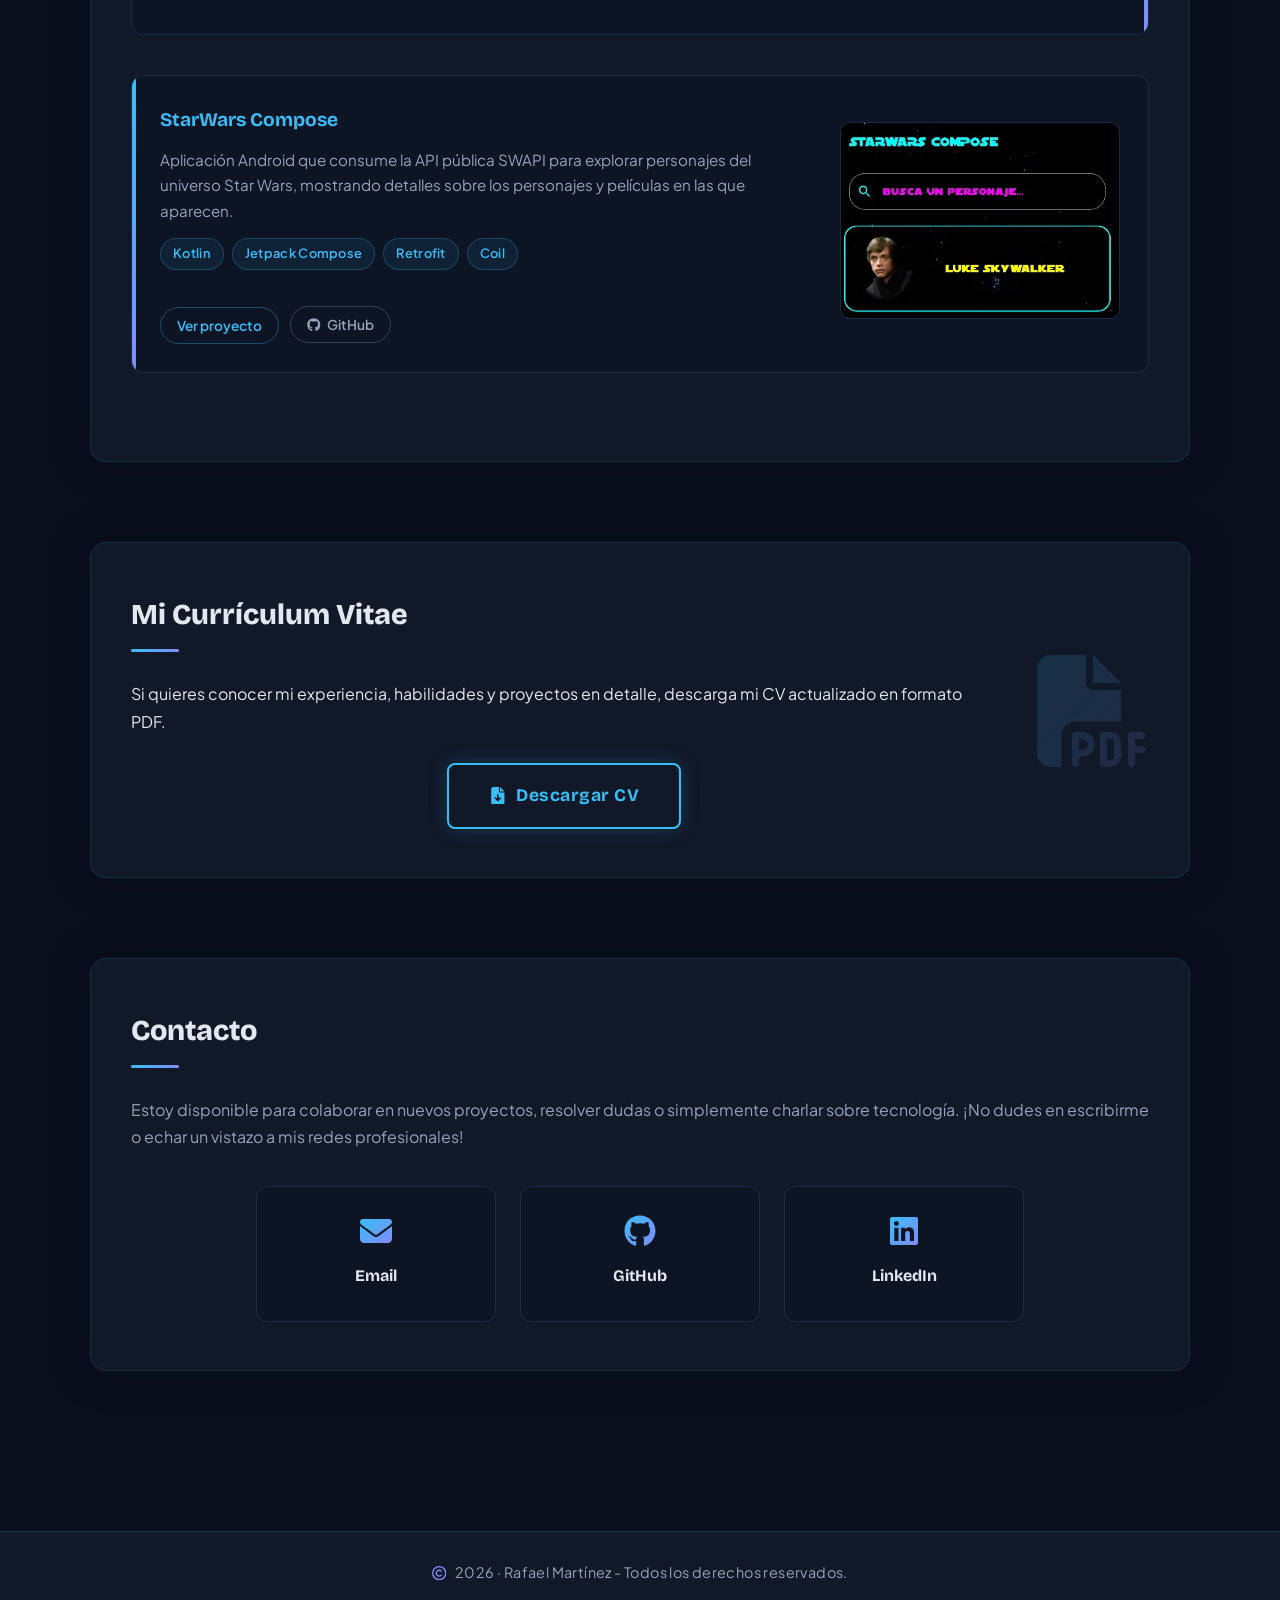
==== commit c13ea6a3: "add availability badge to hero" ====
--- a/index.html
+++ b/index.html
@@ -190,6 +190,7 @@
         <div class="blob blob-2"></div>
         <div class="blob blob-3"></div>
         <div class="home-text">
+            <span class="hero-badge"><span class="hero-badge-dot"></span> Buscando empleo</span>
             <h1>Hola, soy <span class="highlight">Rafael Martínez</span></h1>
             <div class="underline"></div>
             <p class="subtitle" data-text="Desarrollador Android y .NET"></p>
--- a/css/style.css
+++ b/css/style.css
@@ -247,6 +247,43 @@
   text-align: center;
   animation: fadeInUp 0.9s ease forwards;
   opacity: 0;
+}
+
+.hero-badge {
+  display: inline-flex;
+  align-items: center;
+  gap: 8px;
+  margin-bottom: 28px;
+  padding: 6px 16px;
+  border-radius: 20px;
+  background: rgba(52, 211, 153, 0.12);
+  border: 1px solid rgba(52, 211, 153, 0.45);
+  color: var(--green);
+  font-size: 0.8rem;
+  font-weight: 600;
+  letter-spacing: 0.3px;
+}
+
+.hero-badge-dot {
+  width: 8px;
+  height: 8px;
+  border-radius: 50%;
+  background: var(--green);
+  animation: pulse 2s infinite;
+}
+
+@keyframes pulse {
+  0% {
+    box-shadow: 0 0 0 0 rgba(52, 211, 153, 0.6);
+  }
+
+  70% {
+    box-shadow: 0 0 0 8px rgba(52, 211, 153, 0);
+  }
+
+  100% {
+    box-shadow: 0 0 0 0 rgba(52, 211, 153, 0);
+  }
 }
 
 .home-text h1 {
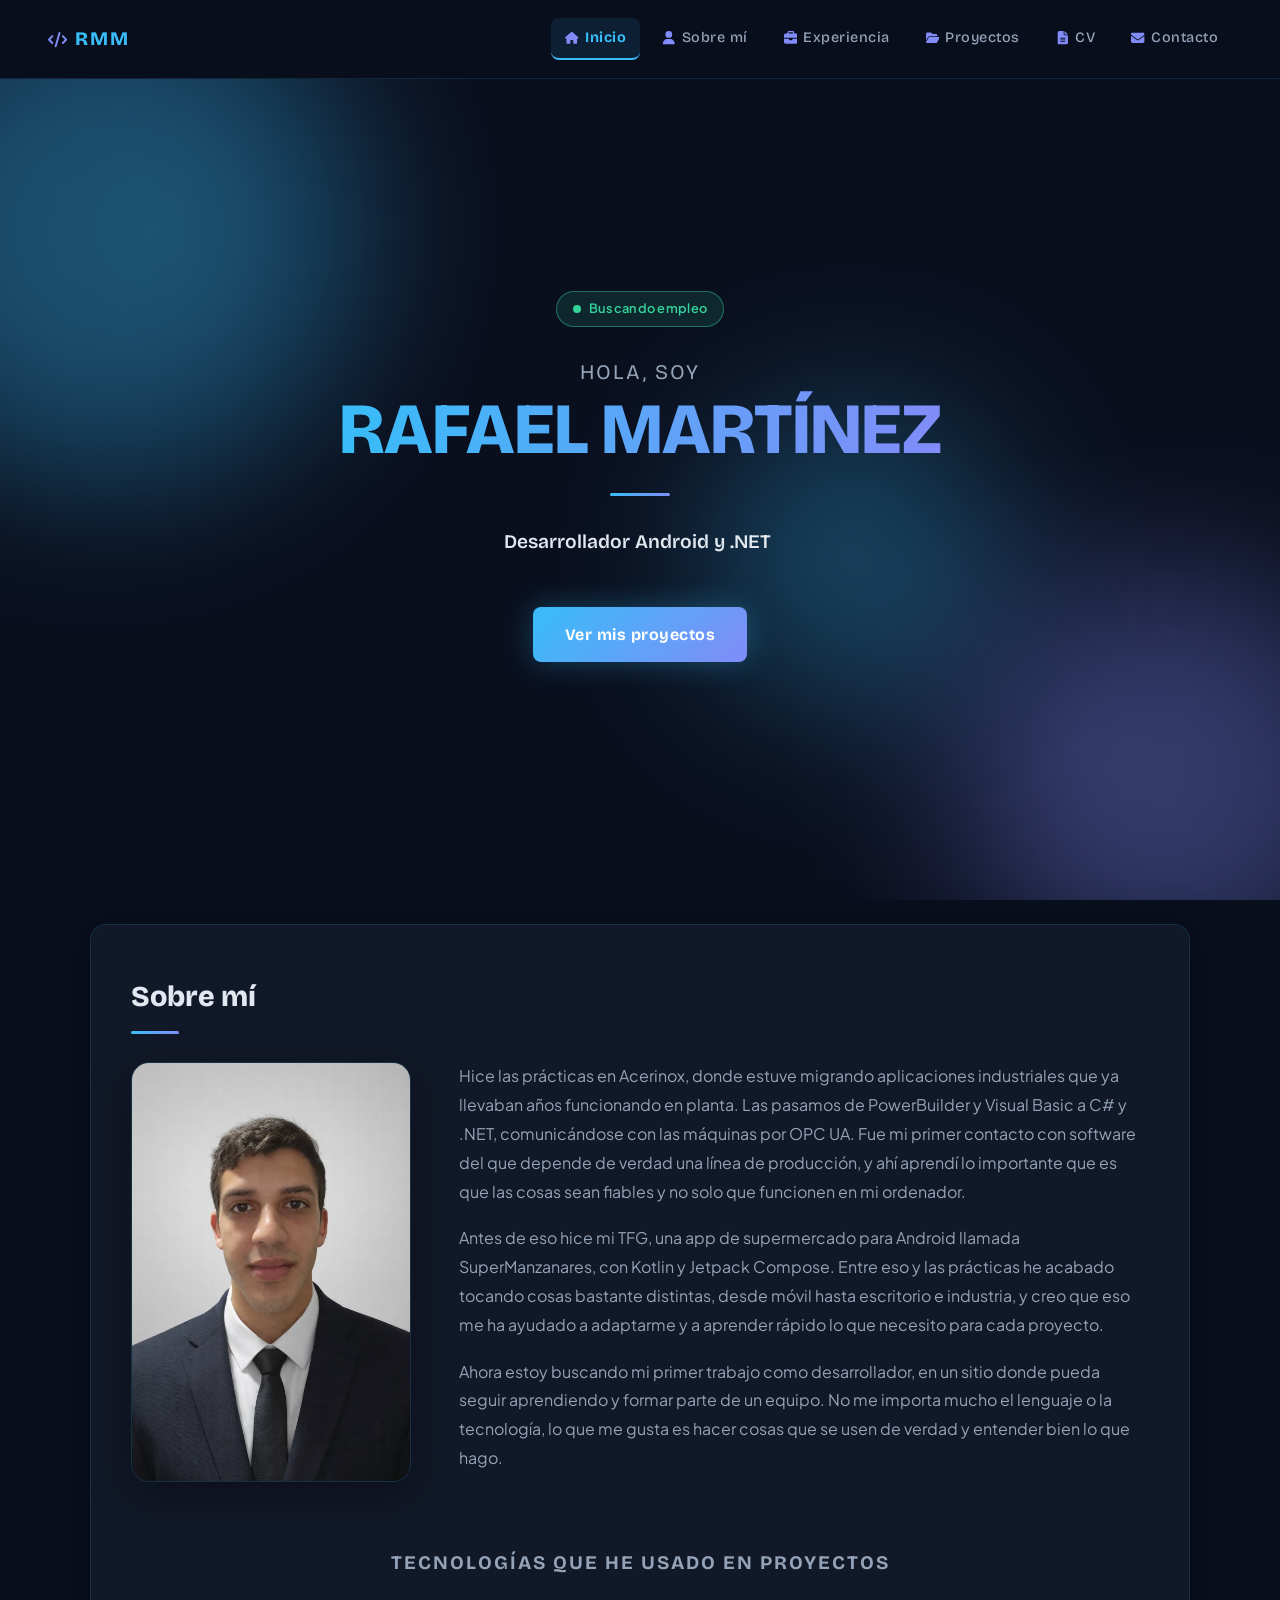
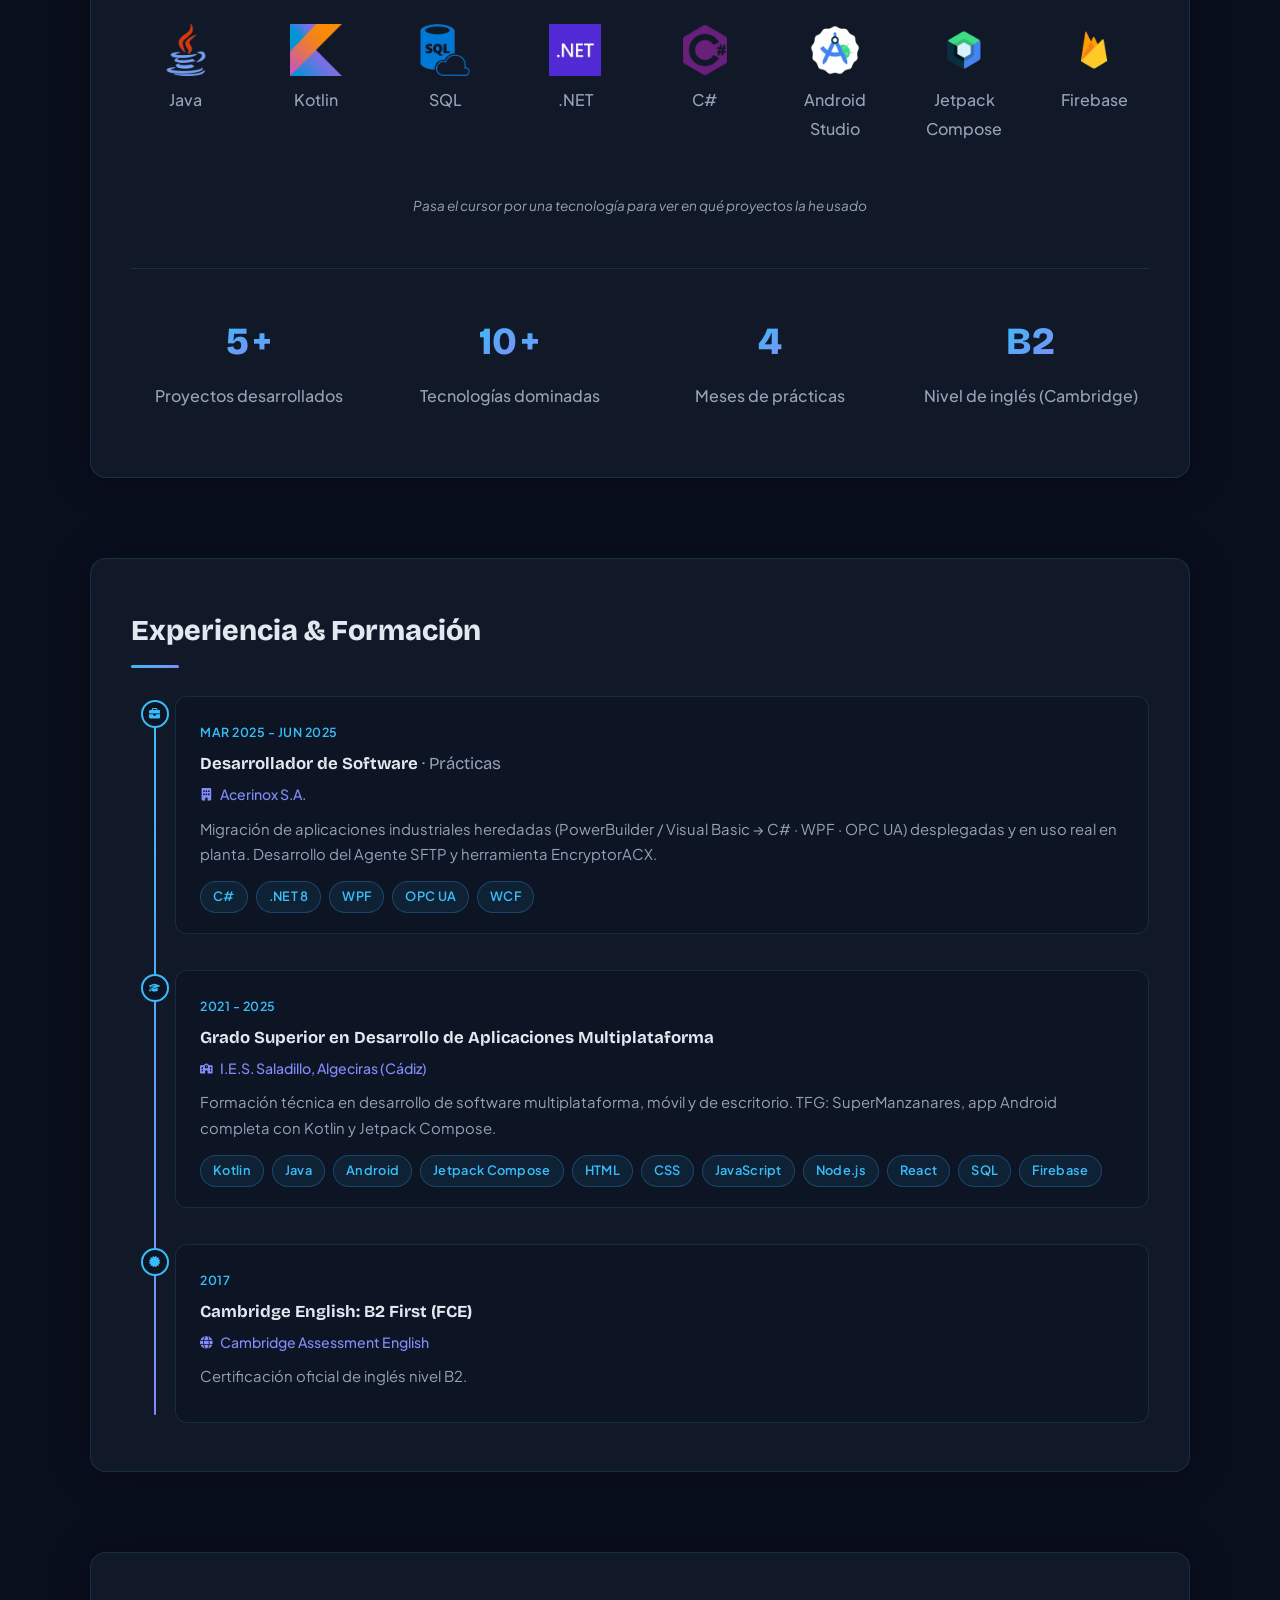
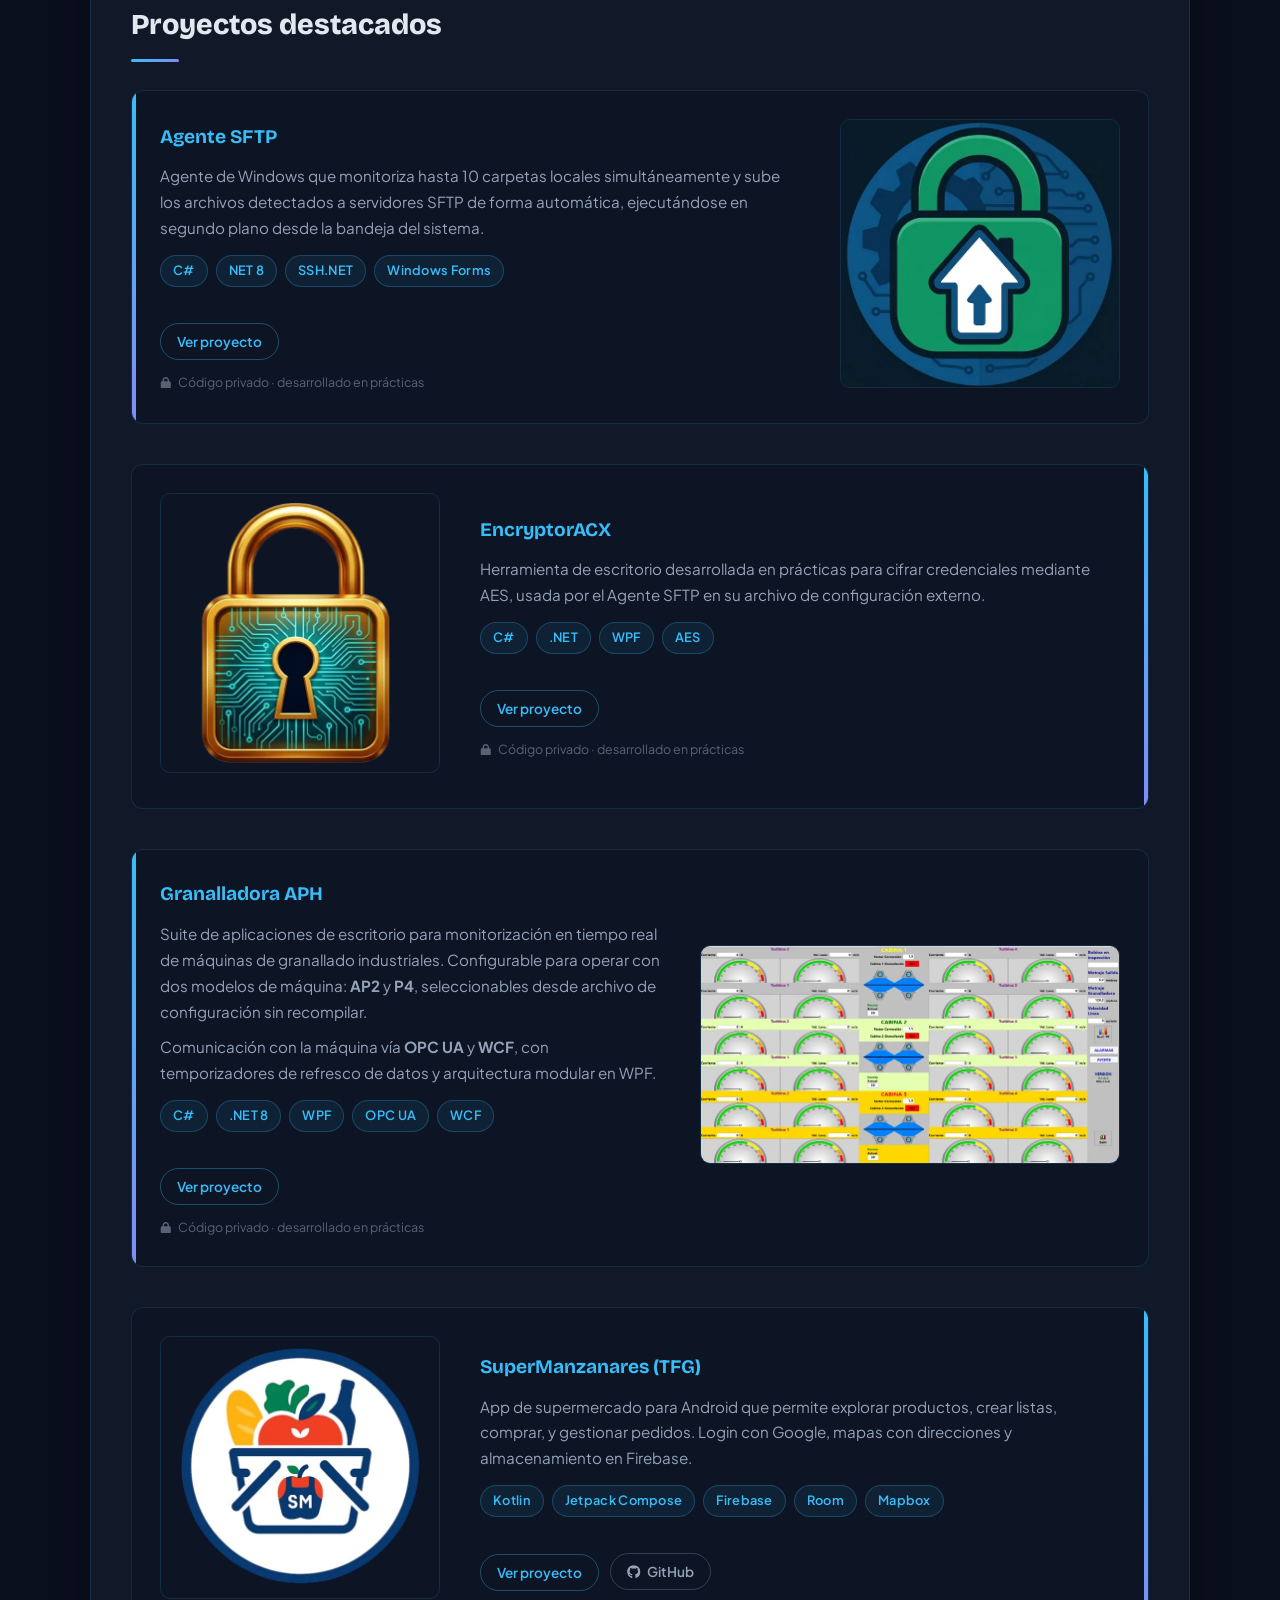
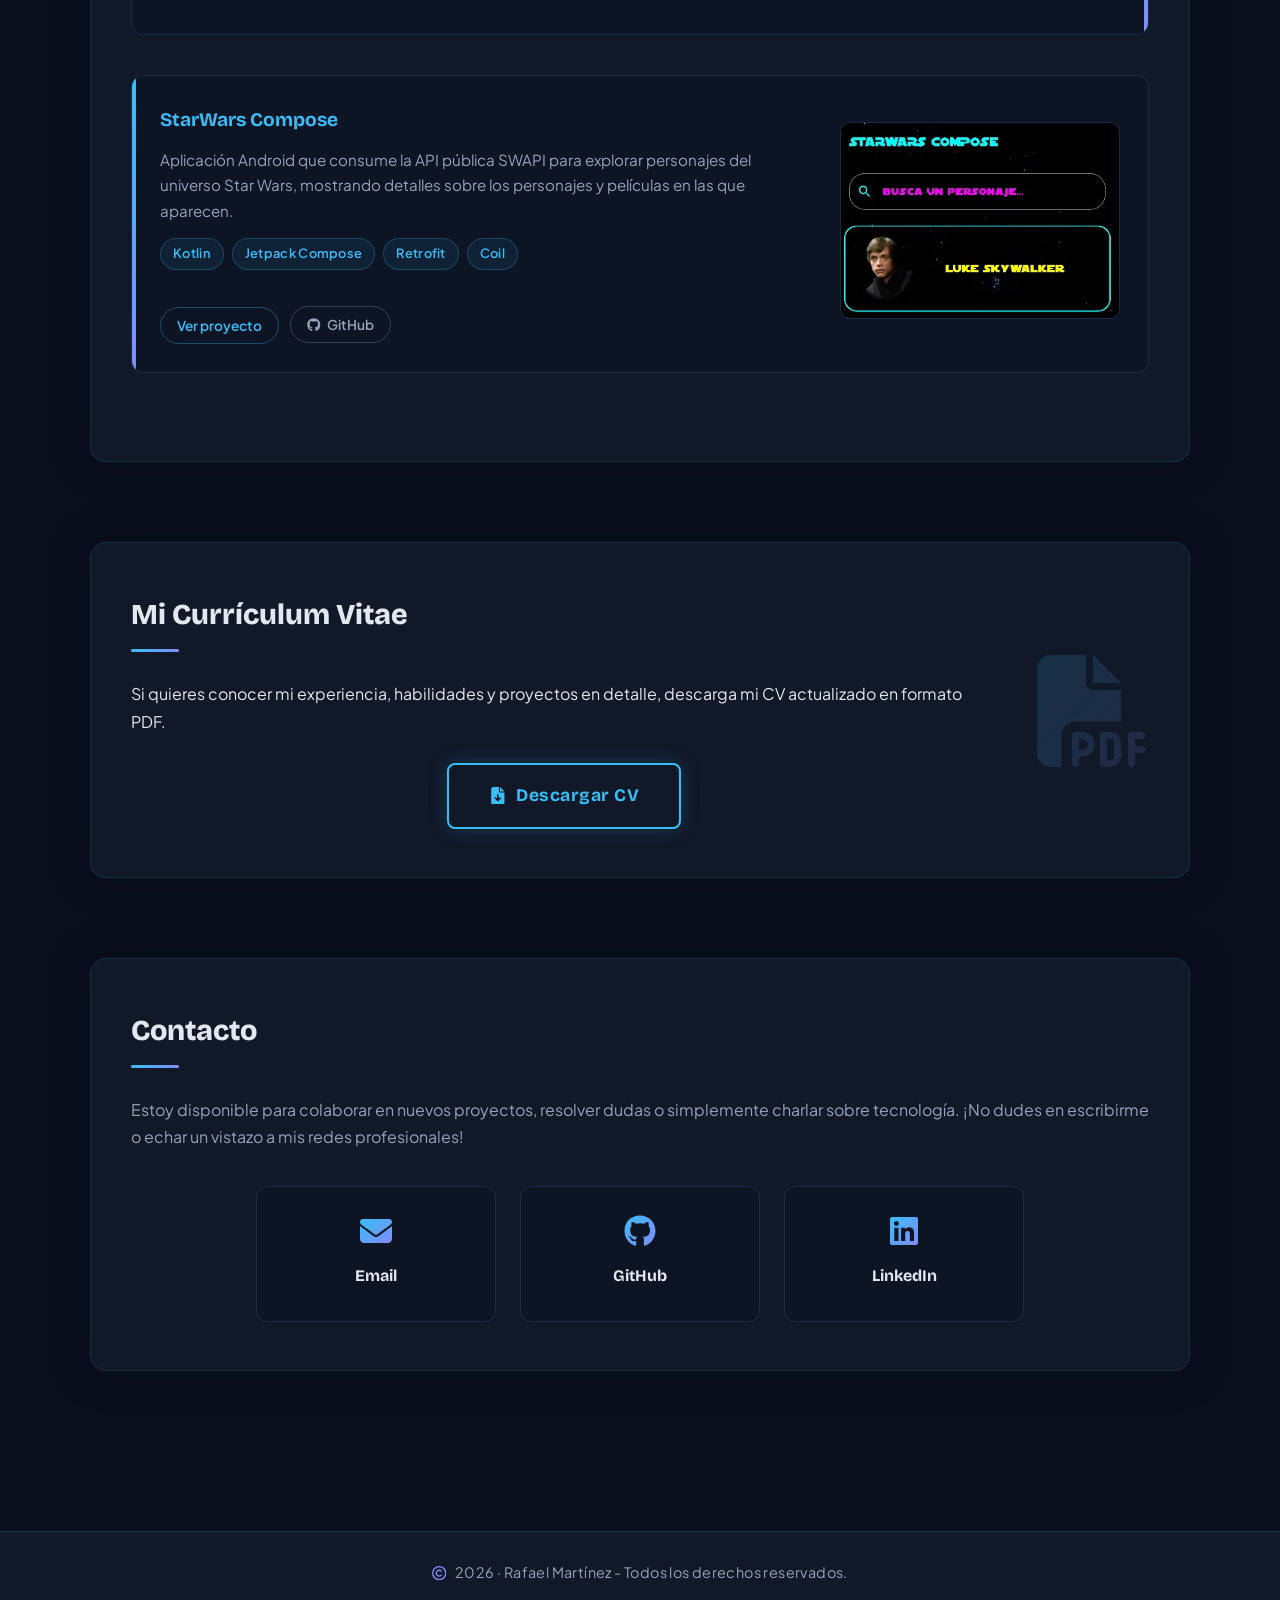
==== commit 31baedeb: "fix LinkedIn URL in contact section" ====
--- a/index.html
+++ b/index.html
@@ -528,7 +528,7 @@
                     <span>GitHub</span>
                 </a>
 
-                <a href="https://linkedin.com/in/rafael-martinez-manzanares-026a7b193" class="contact-card"
+                <a href="https://linkedin.com/in/rafamartinez99" class="contact-card"
                     target="_blank" rel="noopener">
                     <svg class="icon" aria-hidden="true">
                         <use href="#i-linkedin" />
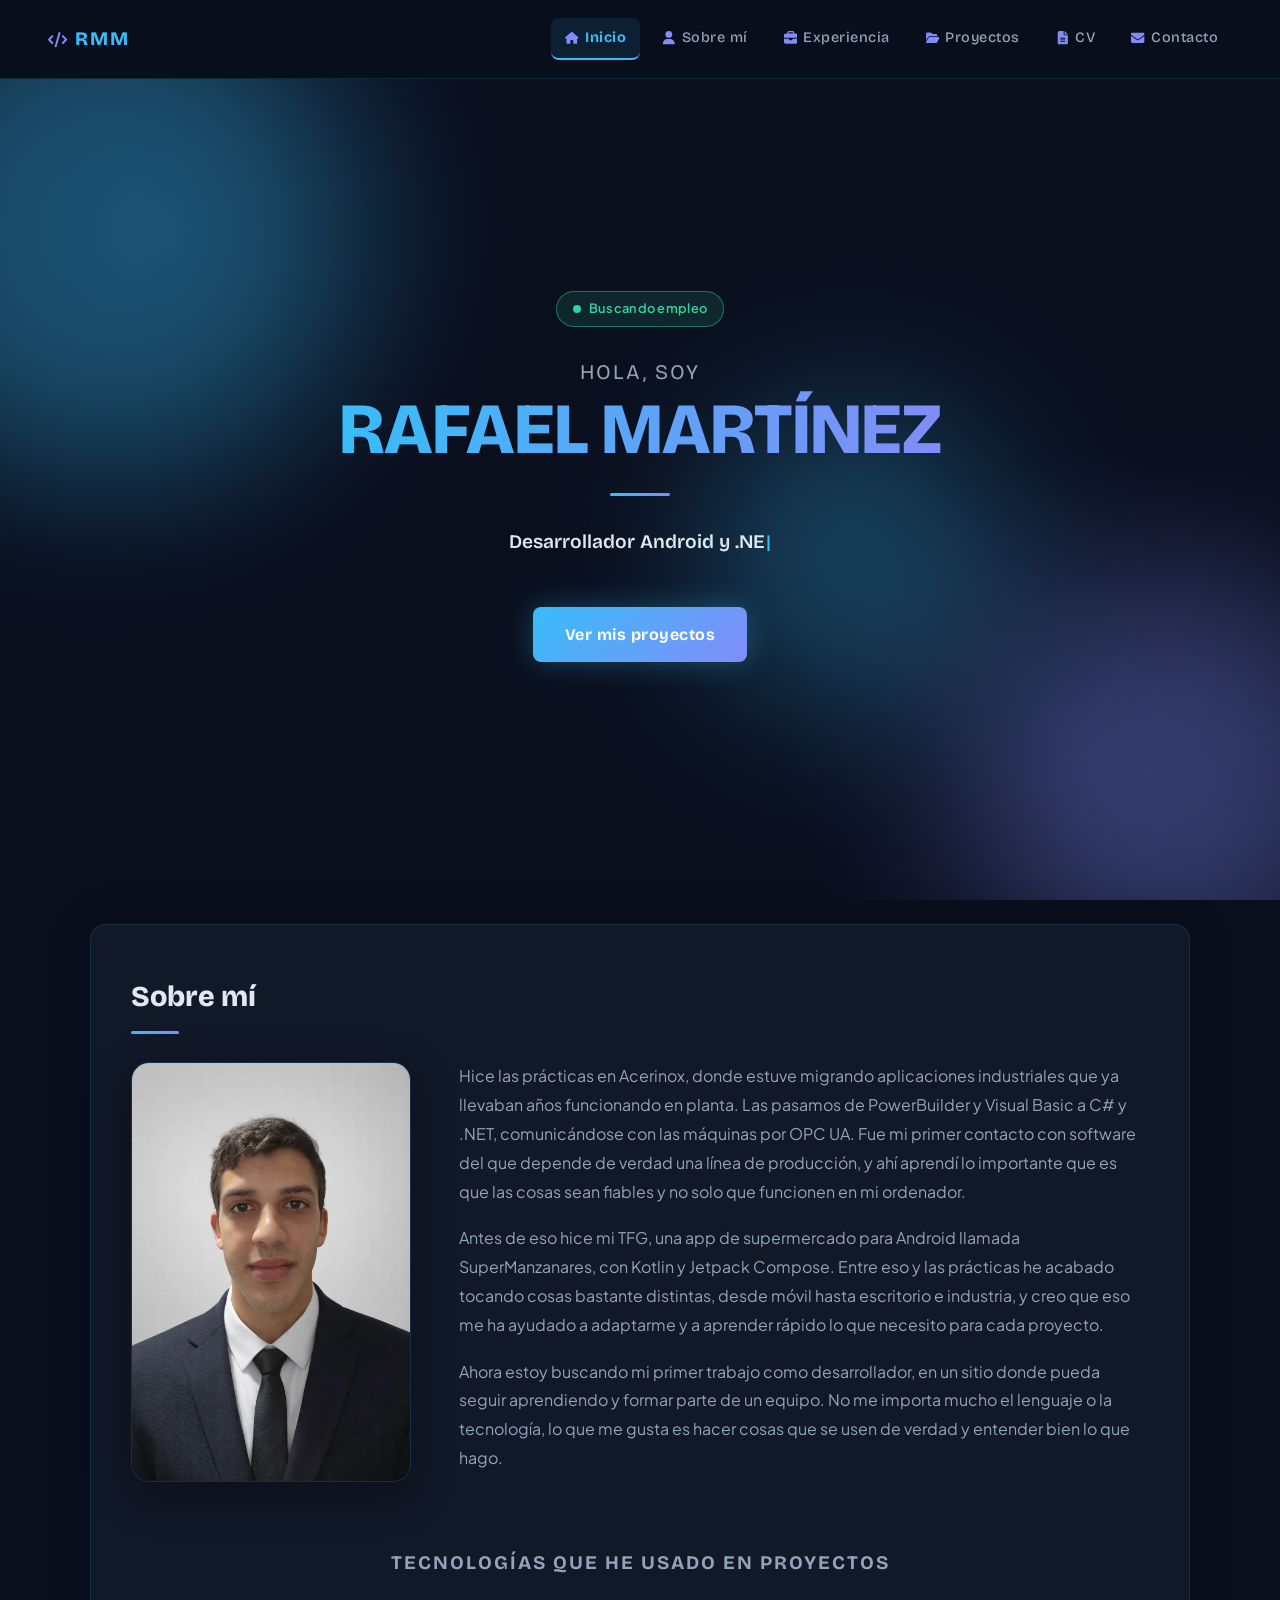
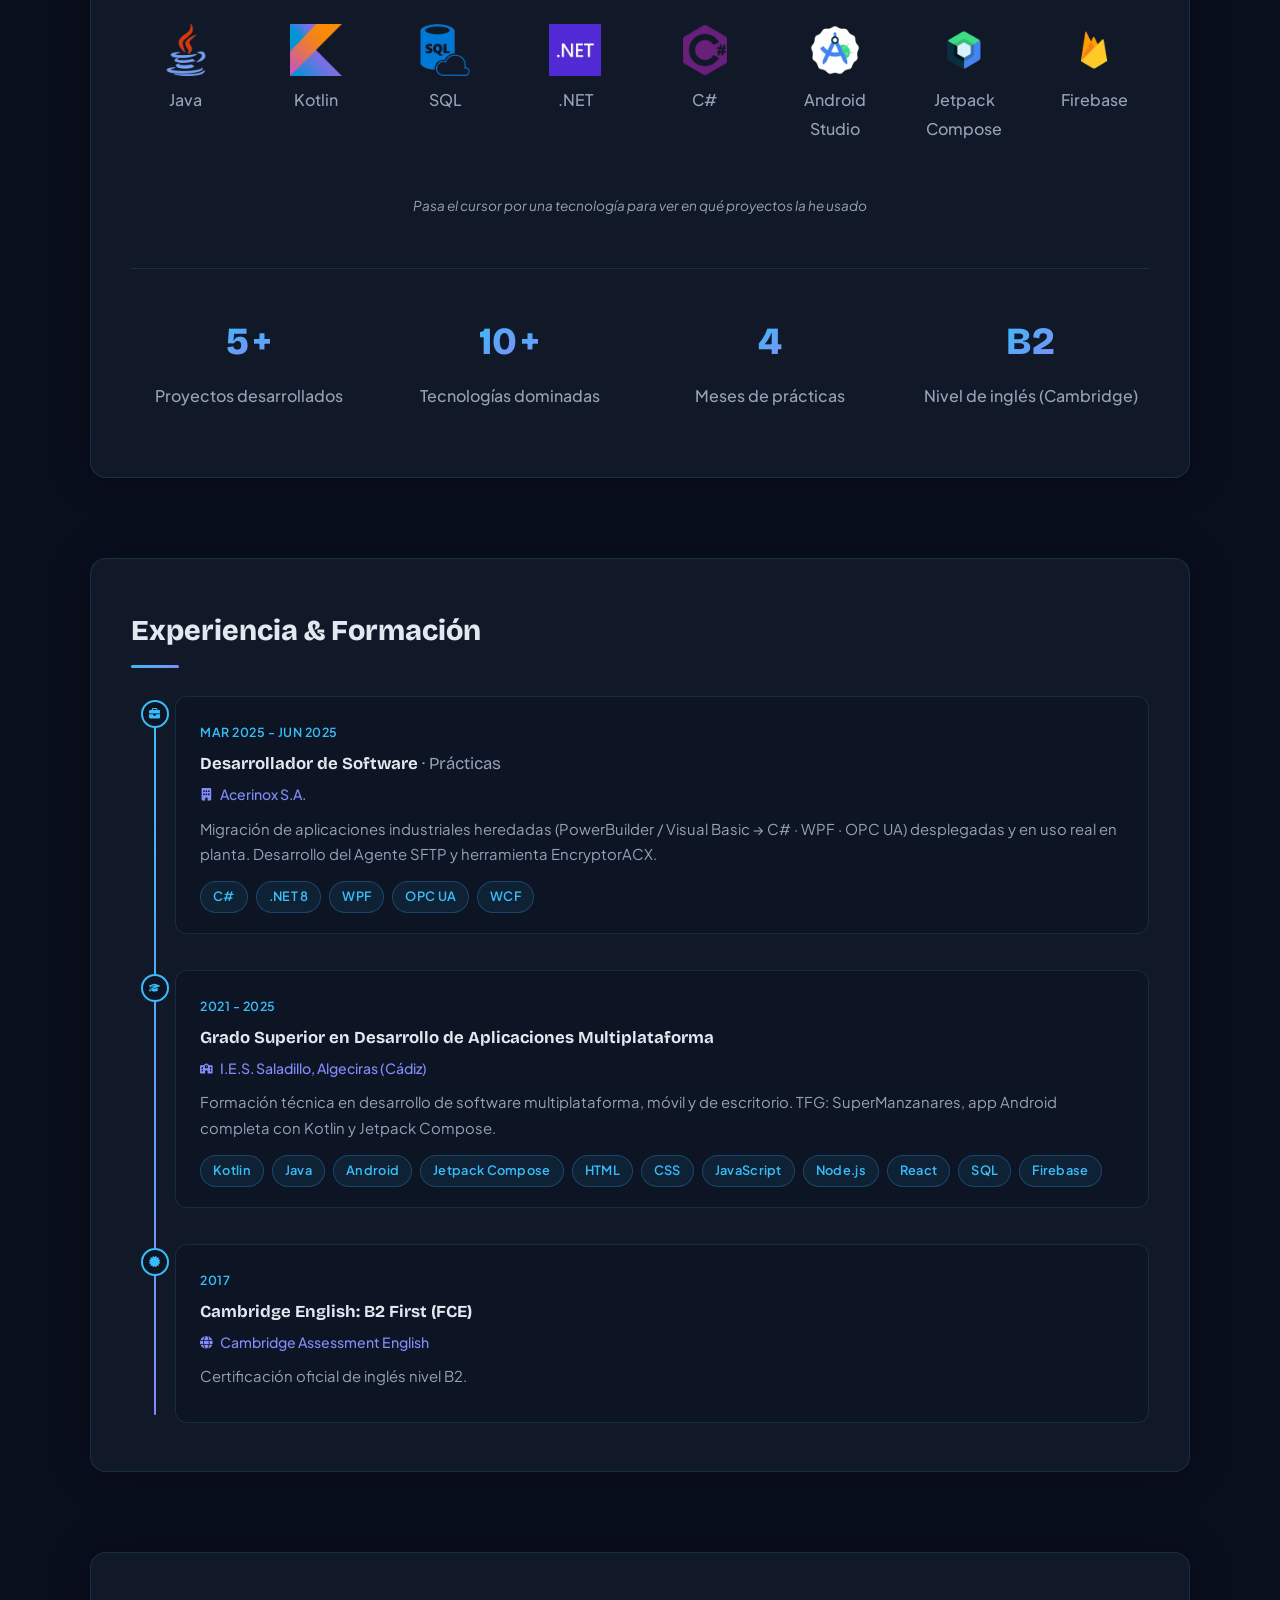
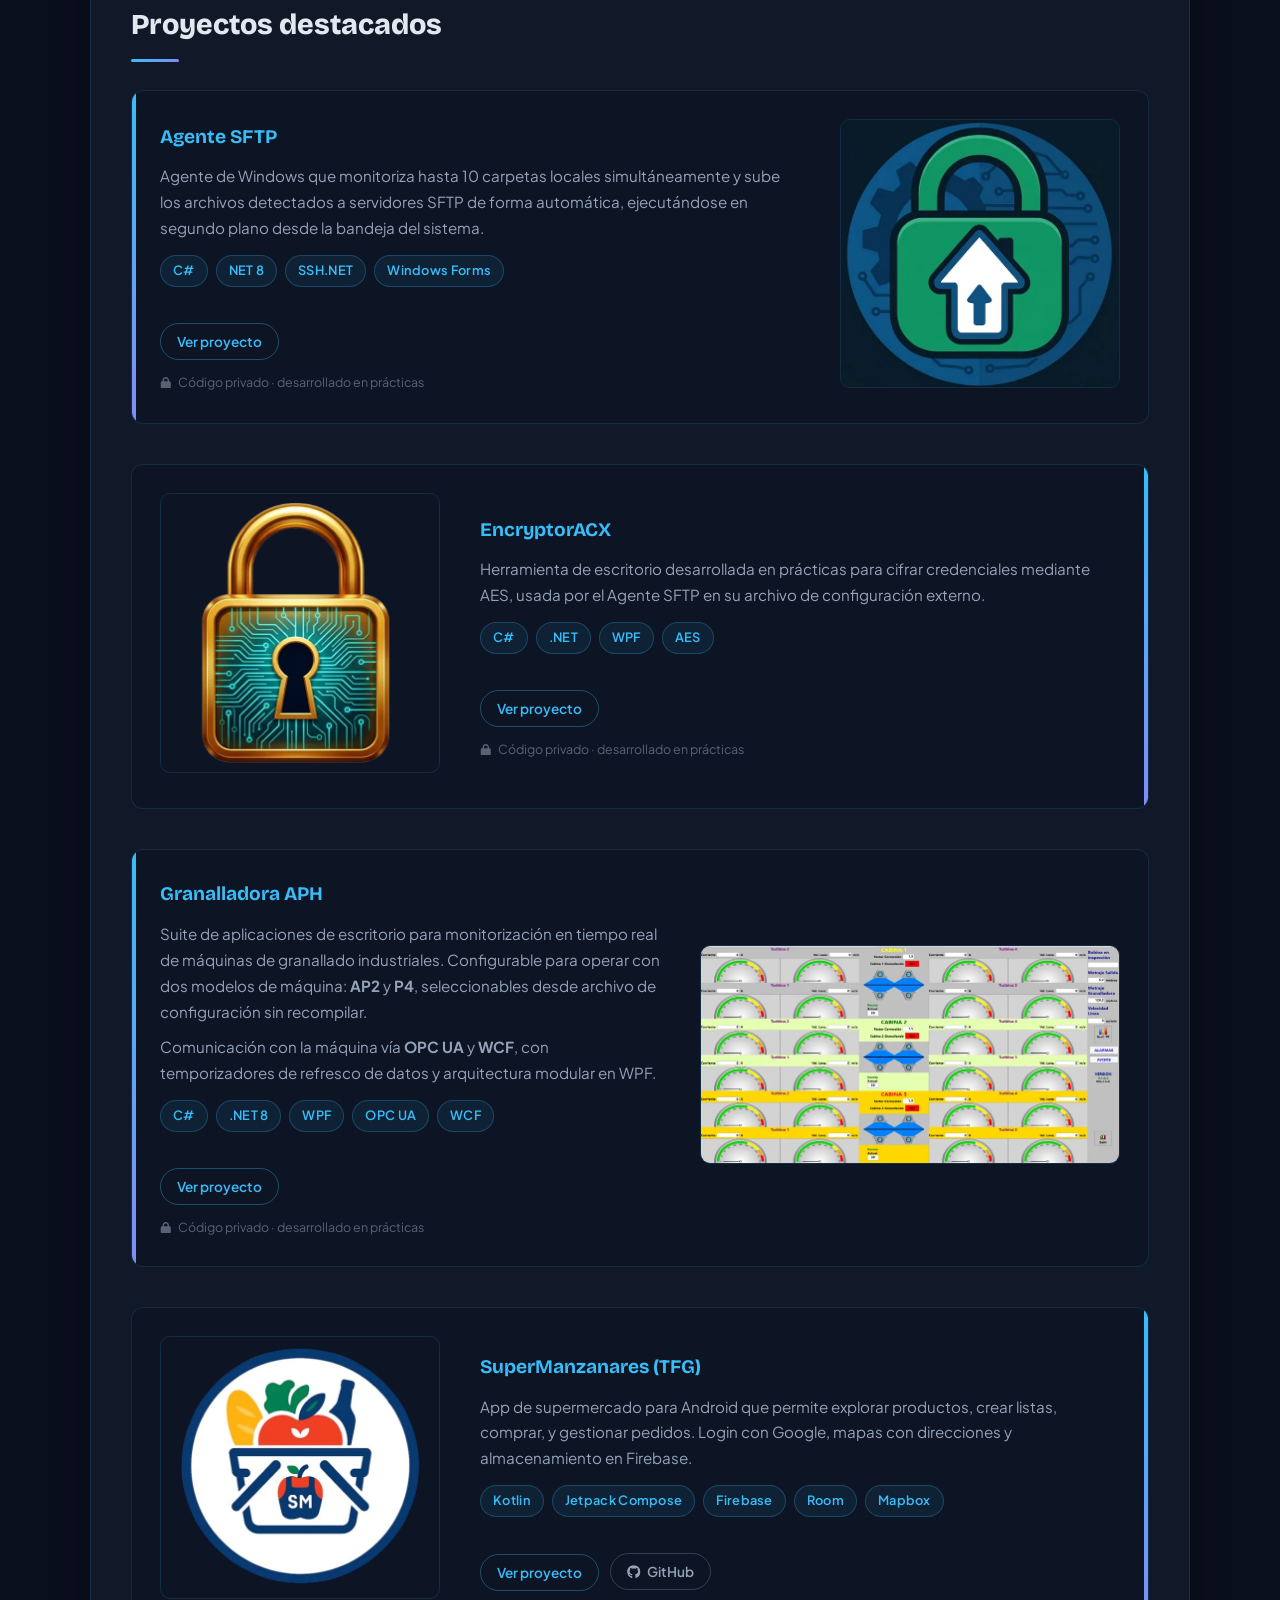
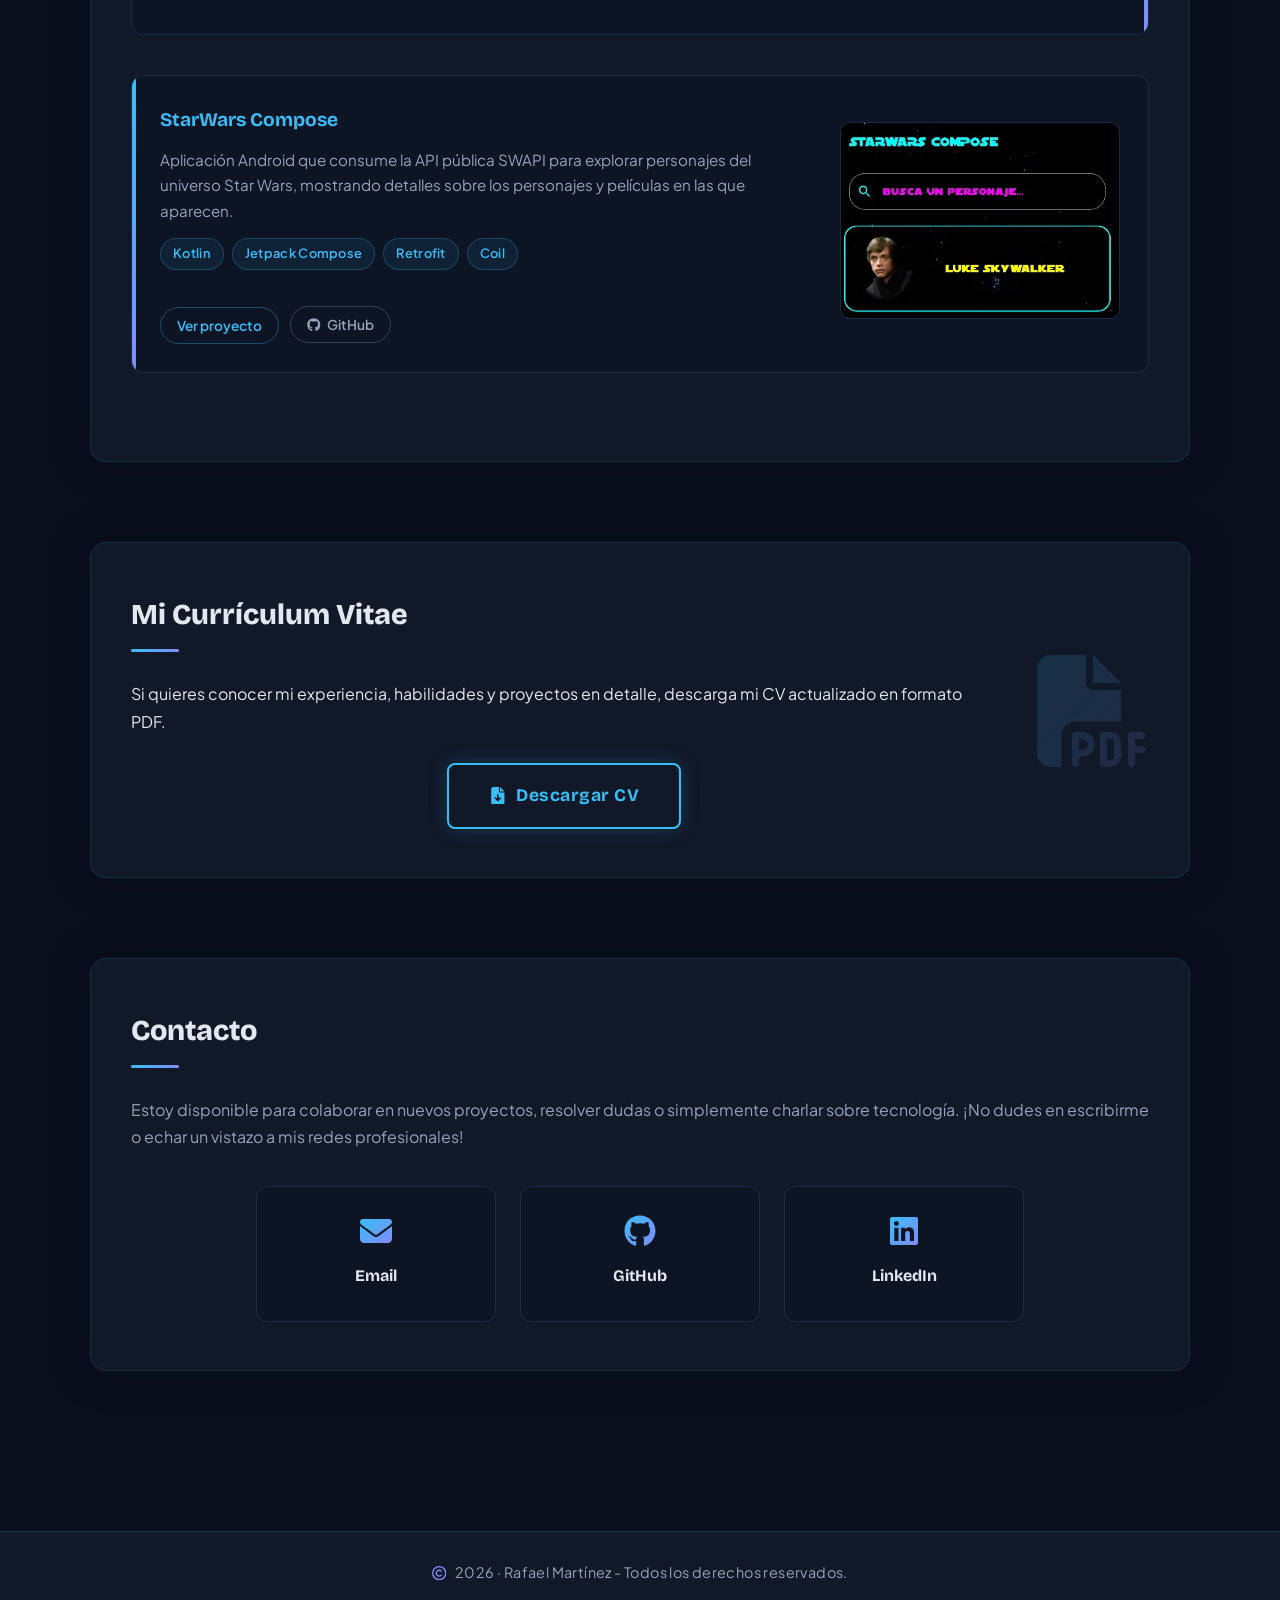
==== commit a6091ead: "optimize og-image: convert to jpg and improve layout" ====
--- a/index.html
+++ b/index.html
@@ -16,7 +16,7 @@
         content="Portfolio de Rafael Martínez, desarrollador de aplicaciones móviles Android y de escritorio .NET. Proyectos con Kotlin, Jetpack Compose, C# y más." />
     <meta property="og:url" content="https://rafamartinez99.github.io/portfolio" />
     <meta property="og:type" content="website" />
-    <meta property="og:image" content="https://rafamartinez99.github.io/portfolio/img/og-image.png" />
+    <meta property="og:image" content="https://rafamartinez99.github.io/portfolio/img/og-image.jpg" />
     <meta property="og:image:width" content="1200" />
     <meta property="og:image:height" content="630" />
 
@@ -27,7 +27,7 @@
     <meta name="twitter:title" content="Rafael Martínez Manzanares | Desarrollador Android y .NET" />
     <meta name="twitter:description"
         content="Portfolio de Rafael Martínez, desarrollador de aplicaciones móviles Android y de escritorio .NET." />
-    <meta name="twitter:image" content="https://rafamartinez99.github.io/portfolio/img/og-image.png" />
+    <meta name="twitter:image" content="https://rafamartinez99.github.io/portfolio/img/og-image.jpg" />
     <link rel="preconnect" href="https://fonts.googleapis.com">
     <link rel="preconnect" href="https://fonts.gstatic.com" crossorigin>
     <link rel="stylesheet"
@@ -42,7 +42,7 @@
       "name": "Rafael Martínez Manzanares",
       "alternateName": "rafamartinez99",
       "url": "https://rafamartinez99.github.io/portfolio",
-      "image": "https://rafamartinez99.github.io/portfolio/img/og-image.png",
+      "image": "https://rafamartinez99.github.io/portfolio/img/og-image.jpg",
       "jobTitle": "Desarrollador de software",
       "description": "Desarrollador de aplicaciones móviles Android y de escritorio .NET. Experiencia con Kotlin, Jetpack Compose, C# y .NET.",
       "knowsAbout": ["Kotlin", "Jetpack Compose", "Android", "C#", ".NET", "WPF", "JavaScript", "HTML", "CSS"],
--- a/css/style.css
+++ b/css/style.css
@@ -1088,6 +1088,102 @@
 /* GALERÍA */
 /* ============================= */
 
+.demo-video {
+  display: flex;
+  flex-direction: column;
+  align-items: center;
+  margin: 24px 0 40px;
+}
+
+.demo-video video {
+  width: 250px;
+  aspect-ratio: 480 / 1072;
+  border-radius: 18px;
+  border: 1px solid var(--border);
+  box-shadow: 0 12px 40px rgba(0, 0, 0, 0.45);
+  background: #000;
+}
+
+.demo-video figcaption {
+  margin-top: 12px;
+  font-size: 0.85rem;
+  color: var(--text-muted);
+  font-weight: 500;
+}
+
+/* Vídeo demo apaisado (apps de escritorio) */
+.demo-video-windows {
+  display: flex;
+  flex-direction: column;
+  align-items: center;
+  margin: 24px 0 40px;
+}
+
+.demo-video-windows video {
+  width: 520px;
+  max-width: 100%;
+  aspect-ratio: 560 / 410;
+  border-radius: 10px;
+  border: 1px solid var(--border);
+  box-shadow: 0 12px 40px rgba(0, 0, 0, 0.45);
+  background: #000;
+}
+
+/* Galería de dashboard (vídeos + capturas, todo apilado al mismo ancho) */
+.dashboard-gallery {
+  display: flex;
+  flex-direction: column;
+  align-items: center;
+  gap: 28px;
+  margin-top: 20px;
+}
+
+.dashboard-gallery figure {
+  display: flex;
+  flex-direction: column;
+  align-items: center;
+  width: 100%;
+}
+
+.dashboard-gallery video,
+.dashboard-gallery img {
+  width: 100%;
+  max-width: 760px;
+  height: auto;
+  border-radius: 10px;
+  border: 1px solid var(--border);
+  box-shadow: 0 12px 40px rgba(0, 0, 0, 0.45);
+  background: #000;
+}
+
+.dashboard-gallery video {
+  aspect-ratio: 960 / 506;
+}
+
+.dashboard-gallery figcaption {
+  margin-top: 10px;
+  font-size: 0.85rem;
+  color: var(--text-muted);
+  font-weight: 500;
+}
+
+/* Hover unificado para vídeos demo e imágenes de galería */
+.demo-video video,
+.demo-video-windows video,
+.dashboard-gallery video,
+.dashboard-gallery img {
+  transition: transform 0.3s ease, box-shadow 0.3s ease, border-color 0.3s ease;
+}
+
+.demo-video video:hover,
+.demo-video-windows video:hover,
+.dashboard-gallery video:hover,
+.dashboard-gallery img:hover {
+  transform: translateY(-6px);
+  border-color: rgba(56, 189, 248, 0.35);
+  box-shadow: 0 16px 48px rgba(0, 0, 0, 0.5), 0 0 24px rgba(56, 189, 248, 0.15);
+}
+
 .screenshots-grid {
   display: flex;
   flex-wrap: wrap;
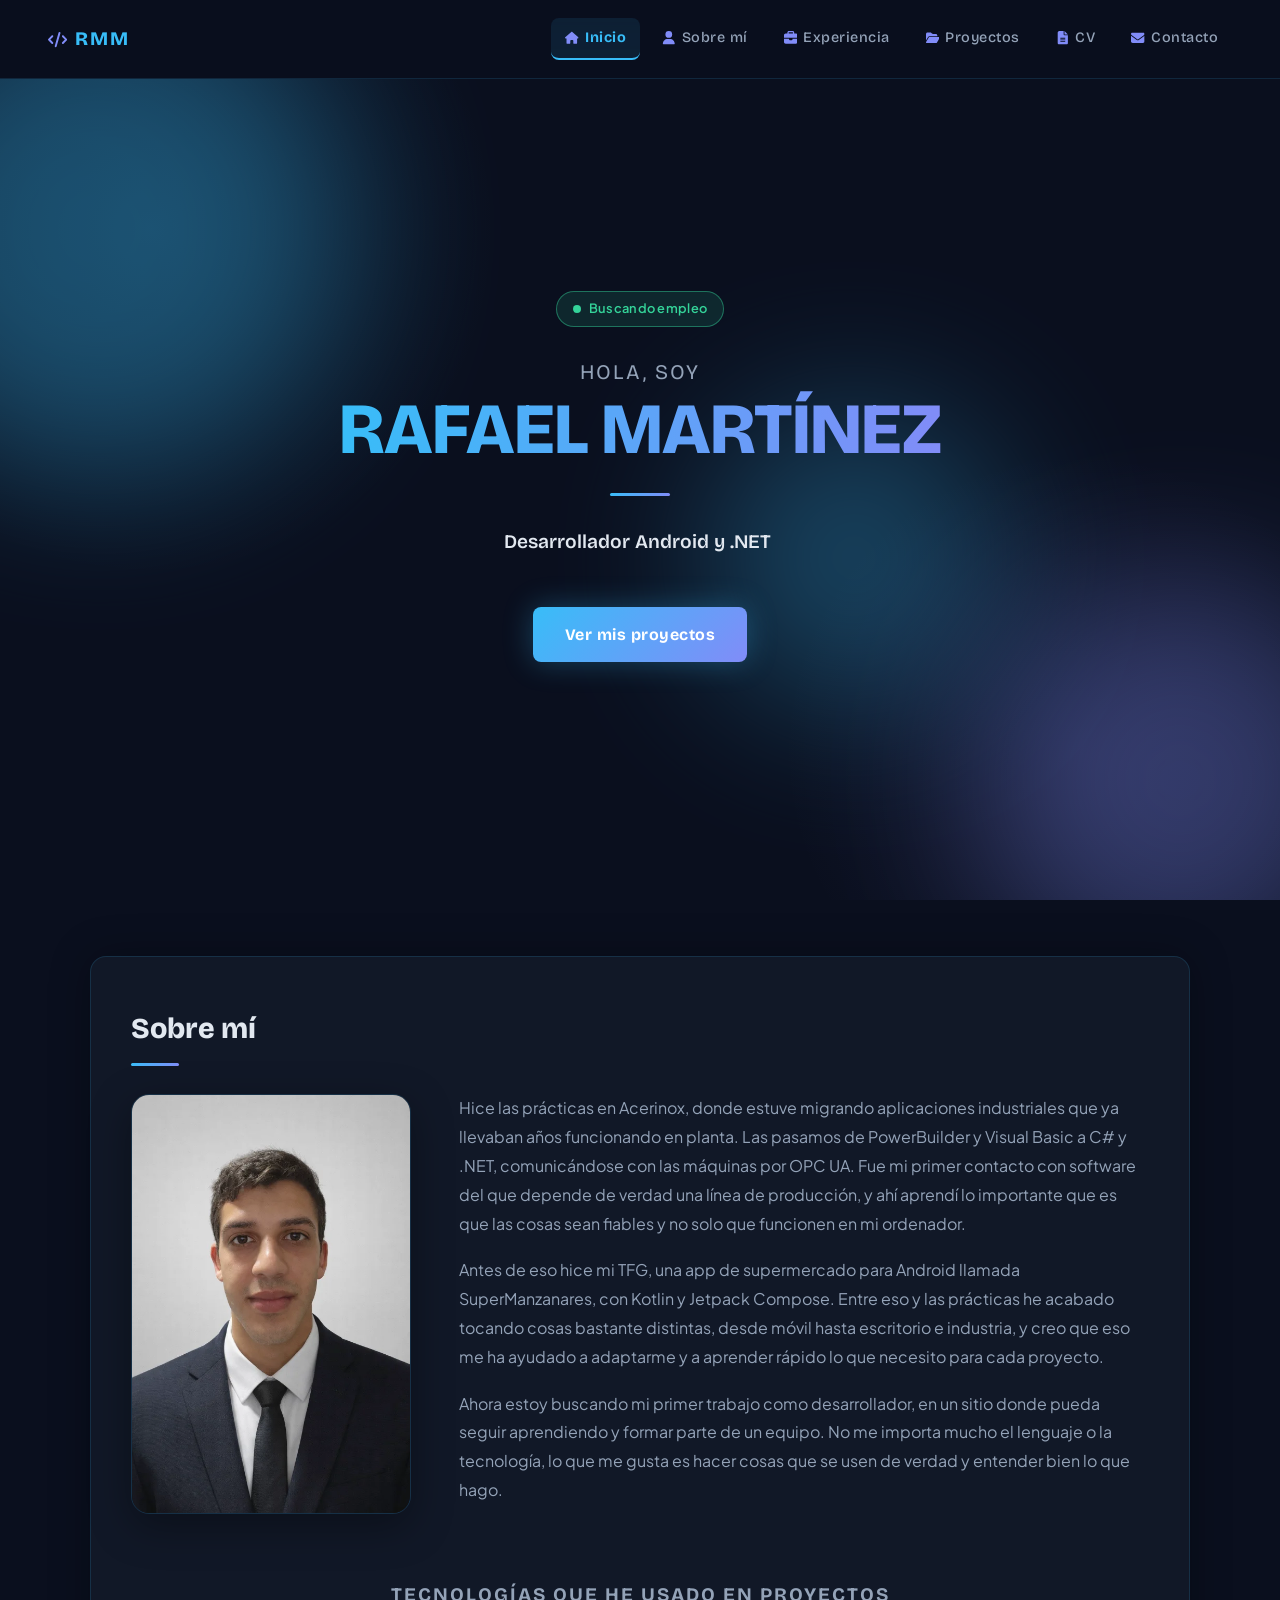
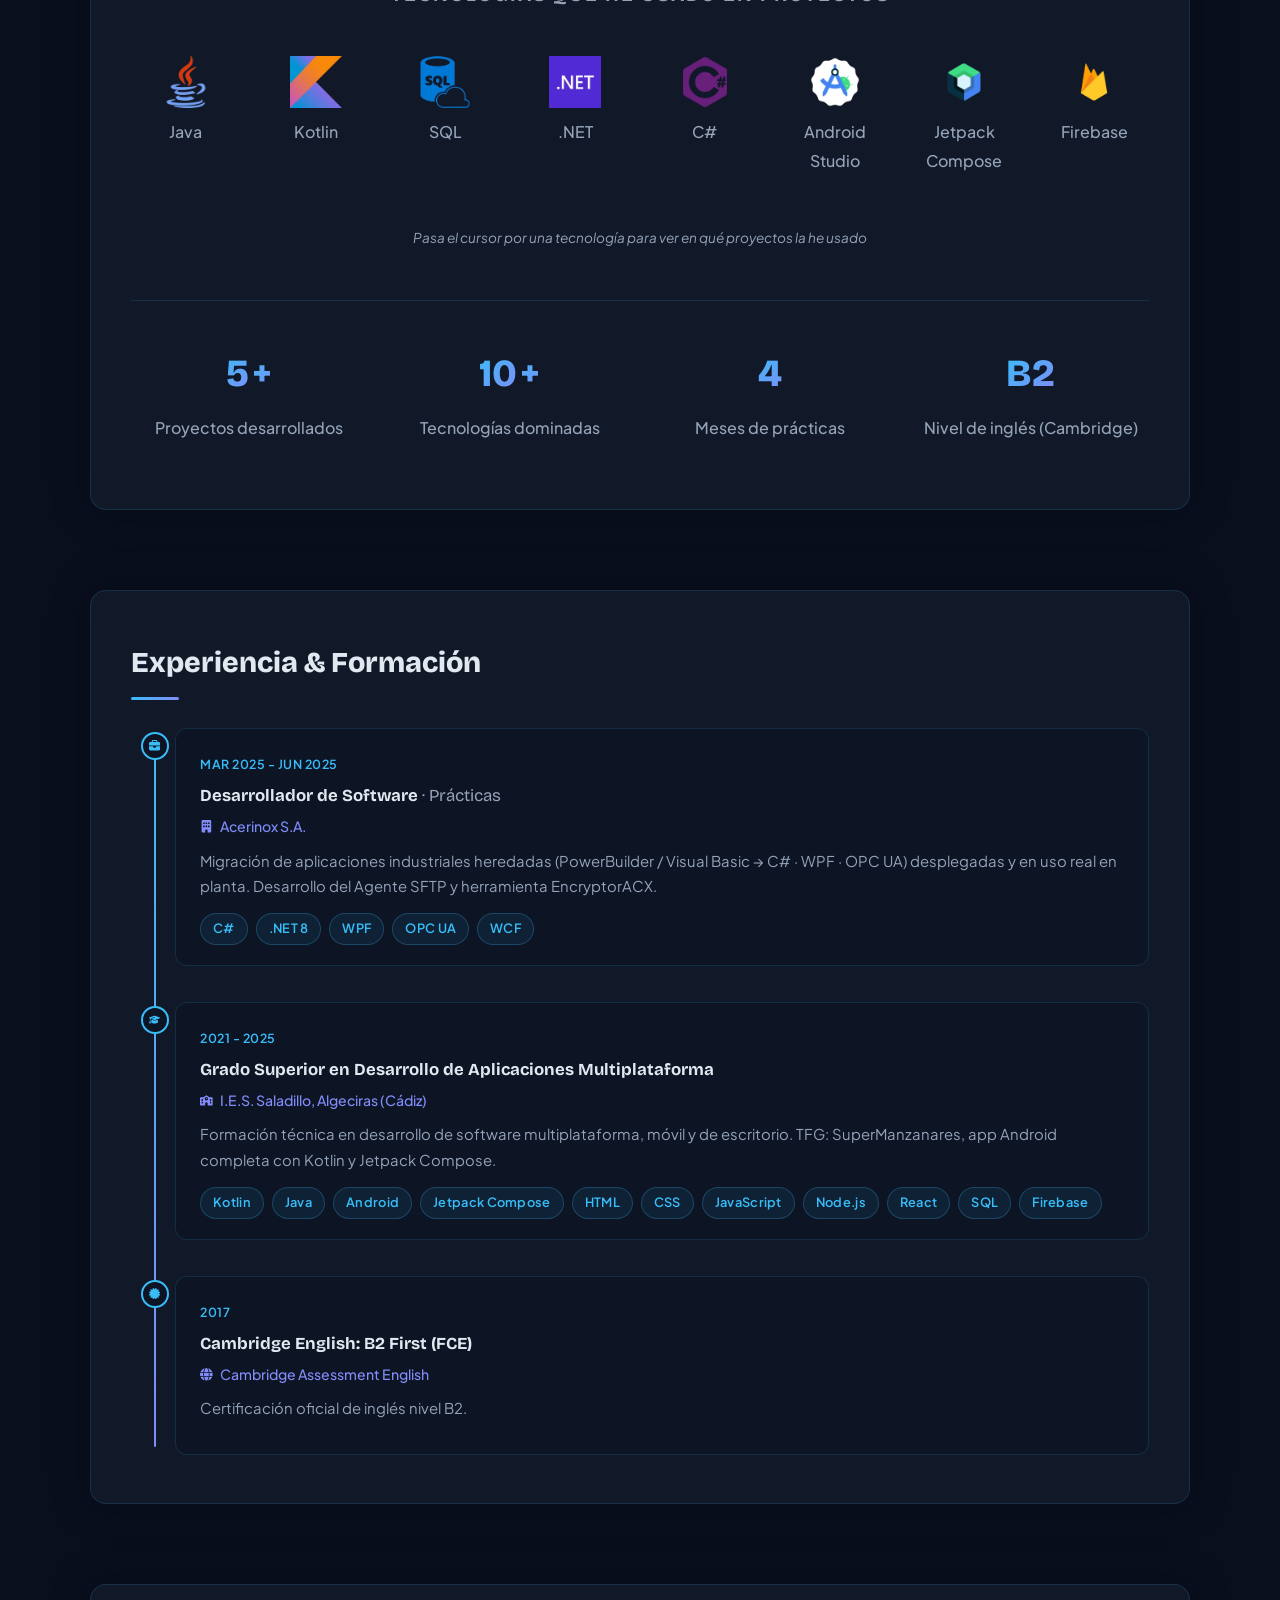
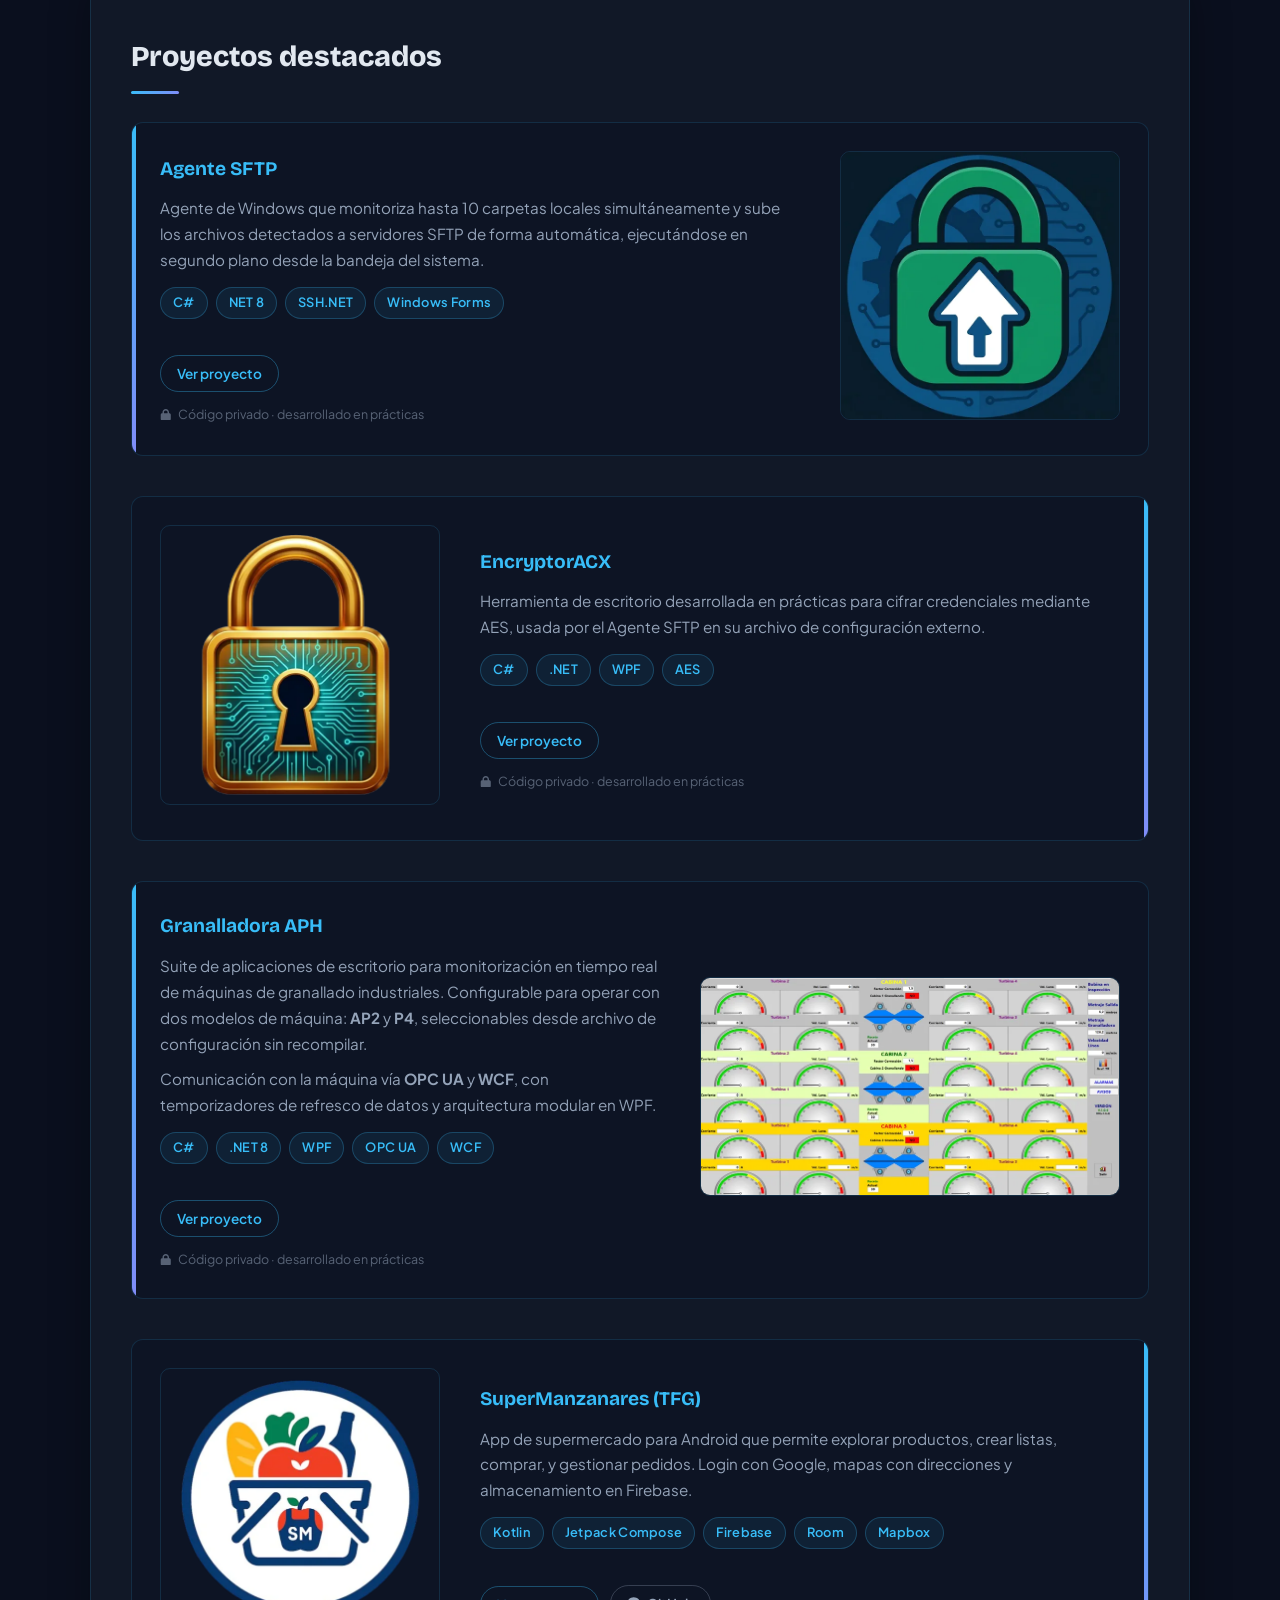
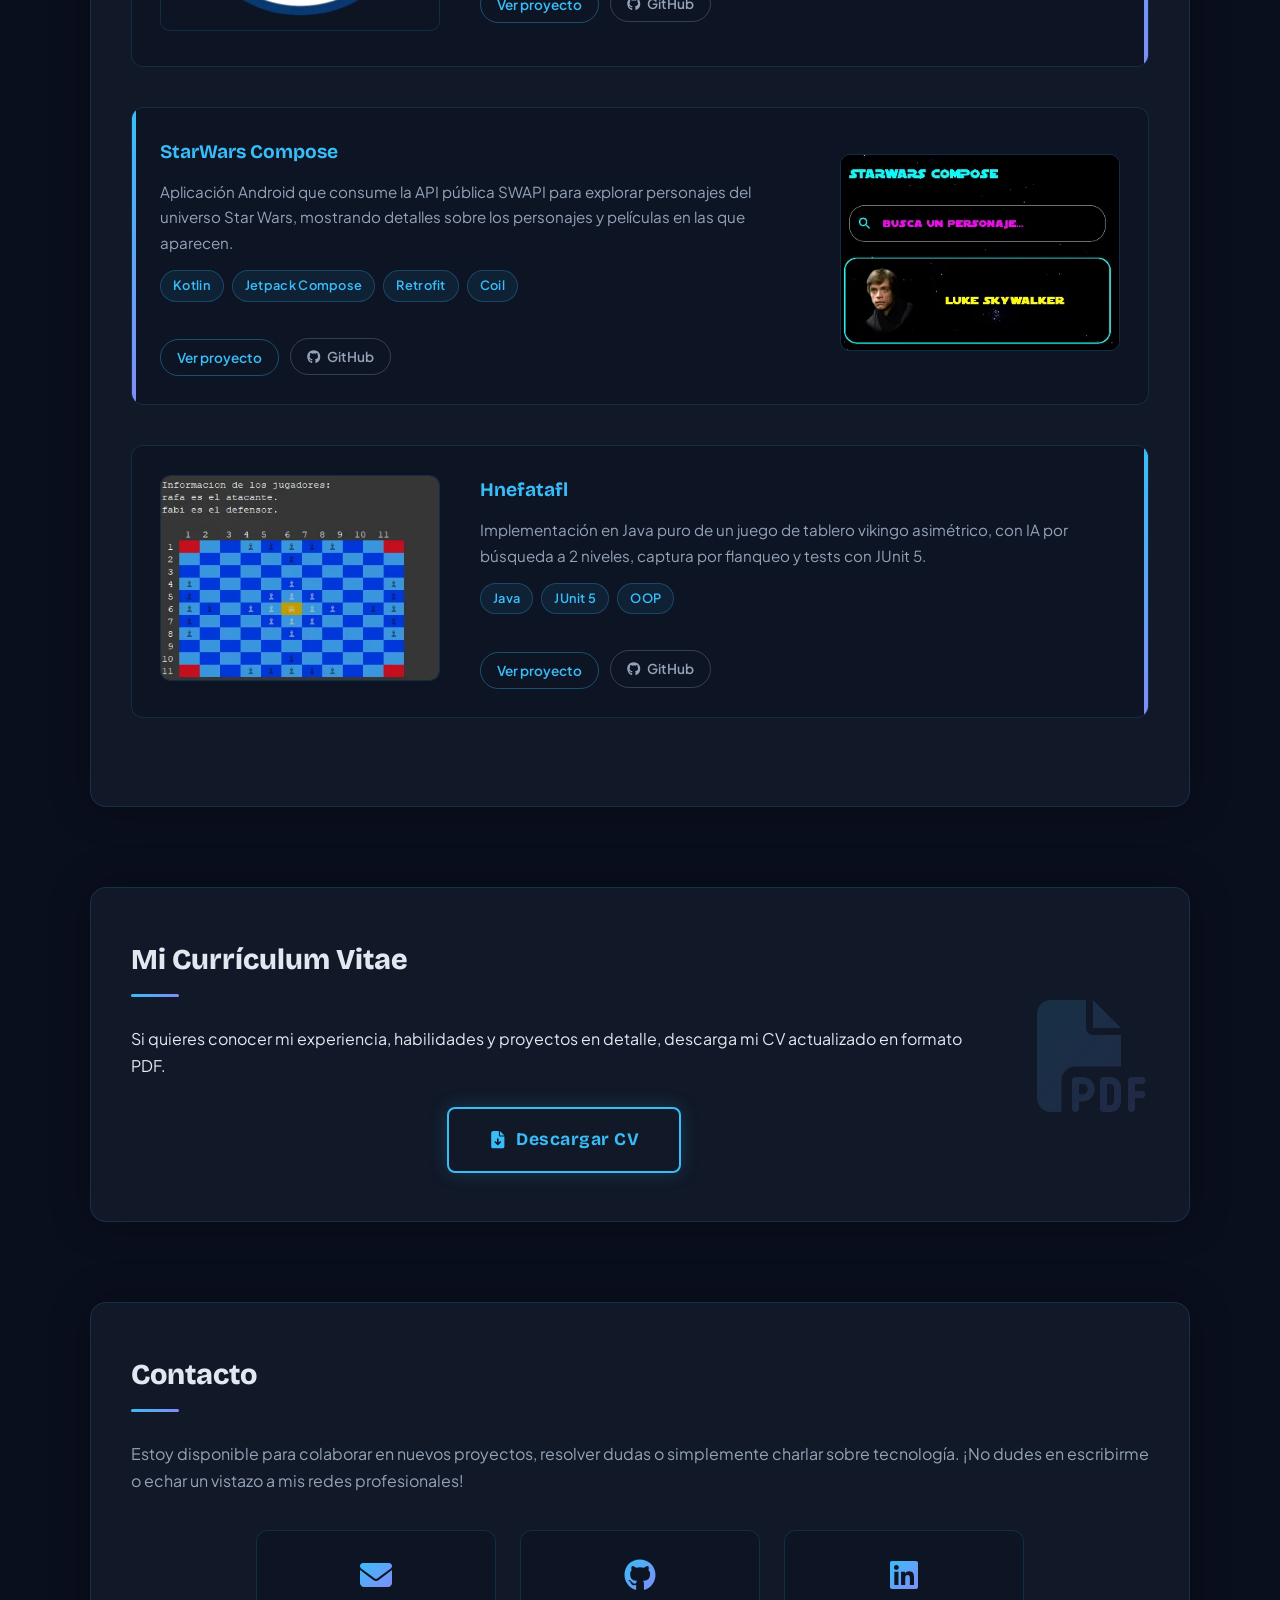
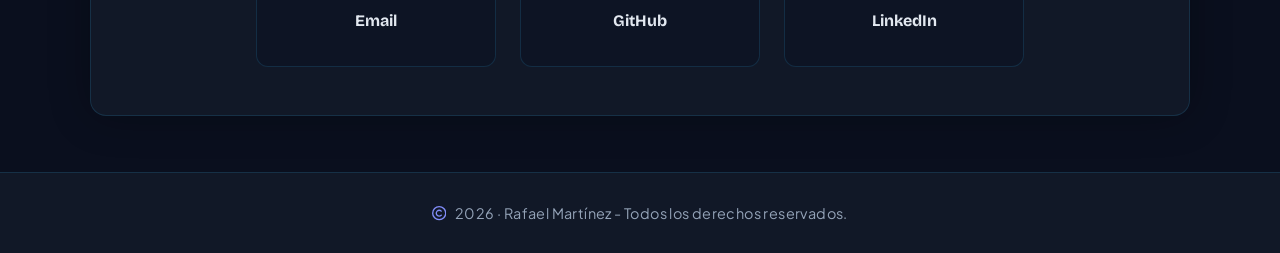
==== commit b19d7cf6: "add Hnefatafl project and fix footer spacing across pages" ====
--- a/index.html
+++ b/index.html
@@ -234,7 +234,7 @@
             <div class="skills">
                 <h3>Tecnologías que he usado en proyectos</h3>
                 <div class="tech-grid">
-                    <div class="tech-item" data-projects="Formación (Grado Superior)">
+                    <div class="tech-item" data-projects="Hnefatafl">
                         <img src="img/java.webp" alt="Java" width="128" height="128" loading="lazy">
                         <p>Java</p>
                     </div>
@@ -477,6 +477,24 @@
                     <img src="img/starwars.webp" alt="StarWars Compose" width="372" height="260" loading="lazy" />
                 </div>
             </div>
+
+            <div class="project-row reverse reveal-right">
+                <div class="project-img">
+                    <img src="img/hnefatafl/partida.webp" alt="Hnefatafl" width="381" height="279" loading="lazy" />
+                </div>
+                <div class="project-info">
+                    <h3><a href="proyectos/hnefatafl.html">Hnefatafl</a></h3>
+                    <p>Implementación en Java puro de un juego de tablero vikingo asimétrico, con IA por
+                        búsqueda a 2 niveles, captura por flanqueo y tests con JUnit 5.</p>
+                    <div class="tech-badges"><span class="badge">Java</span><span class="badge">JUnit
+                            5</span><span class="badge">OOP</span></div>
+                    <a href="proyectos/hnefatafl.html" class="project-link">Ver proyecto</a>
+                    <a href="https://github.com/rafamartinez99/Hnefatafl" class="project-link-github"
+                        target="_blank" rel="noopener"><svg class="icon" aria-hidden="true">
+                            <use href="#i-github" />
+                        </svg> GitHub</a>
+                </div>
+            </div>
         </section>
 
         <!-- CV -->
--- a/css/style.css
+++ b/css/style.css
@@ -477,7 +477,11 @@
 /* ============================= */
 
 main {
-  padding: 24px 24px 80px;
+  padding: 56px 24px 56px;
+}
+
+main section:last-child {
+  margin-bottom: 0;
 }
 
 section {
@@ -1156,8 +1160,8 @@
   background: #000;
 }
 
-.dashboard-gallery video {
-  aspect-ratio: 960 / 506;
+.dashboard-gallery video.portrait {
+  max-width: 340px;
 }
 
 .dashboard-gallery figcaption {
